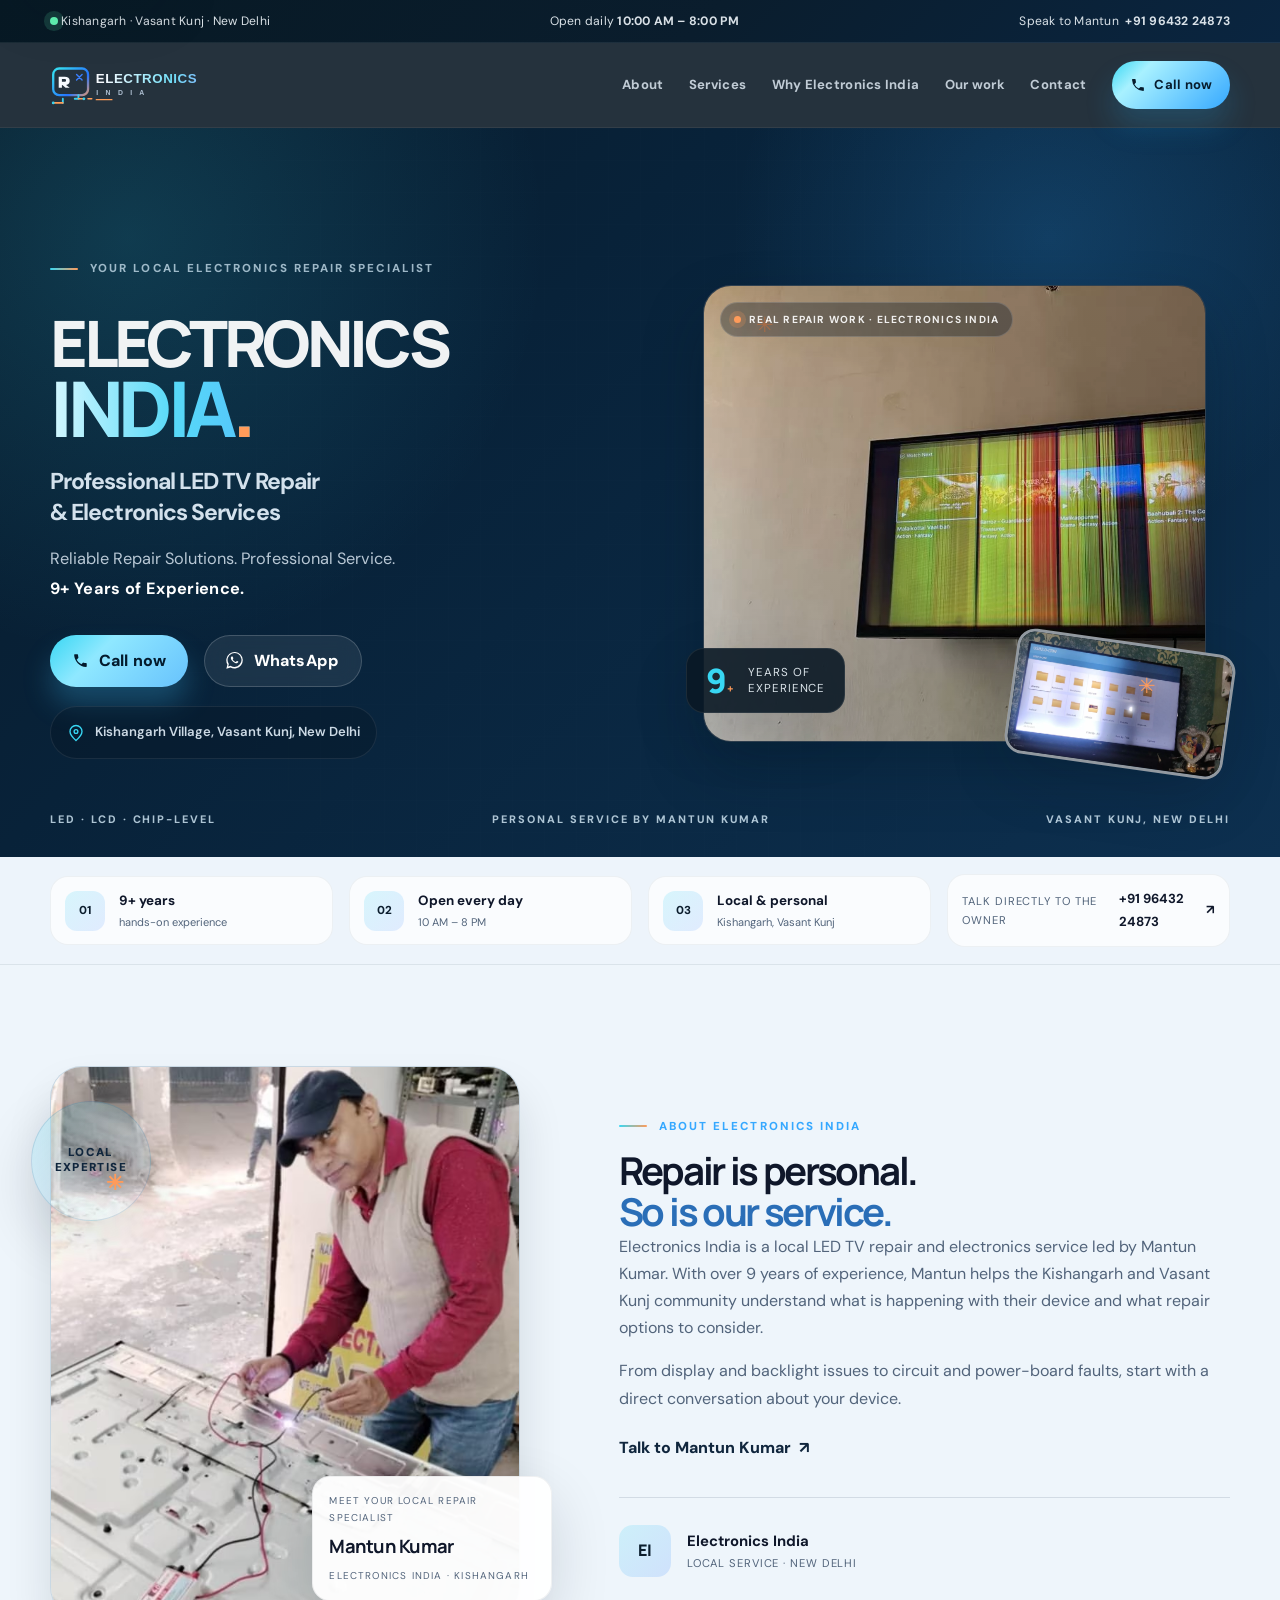
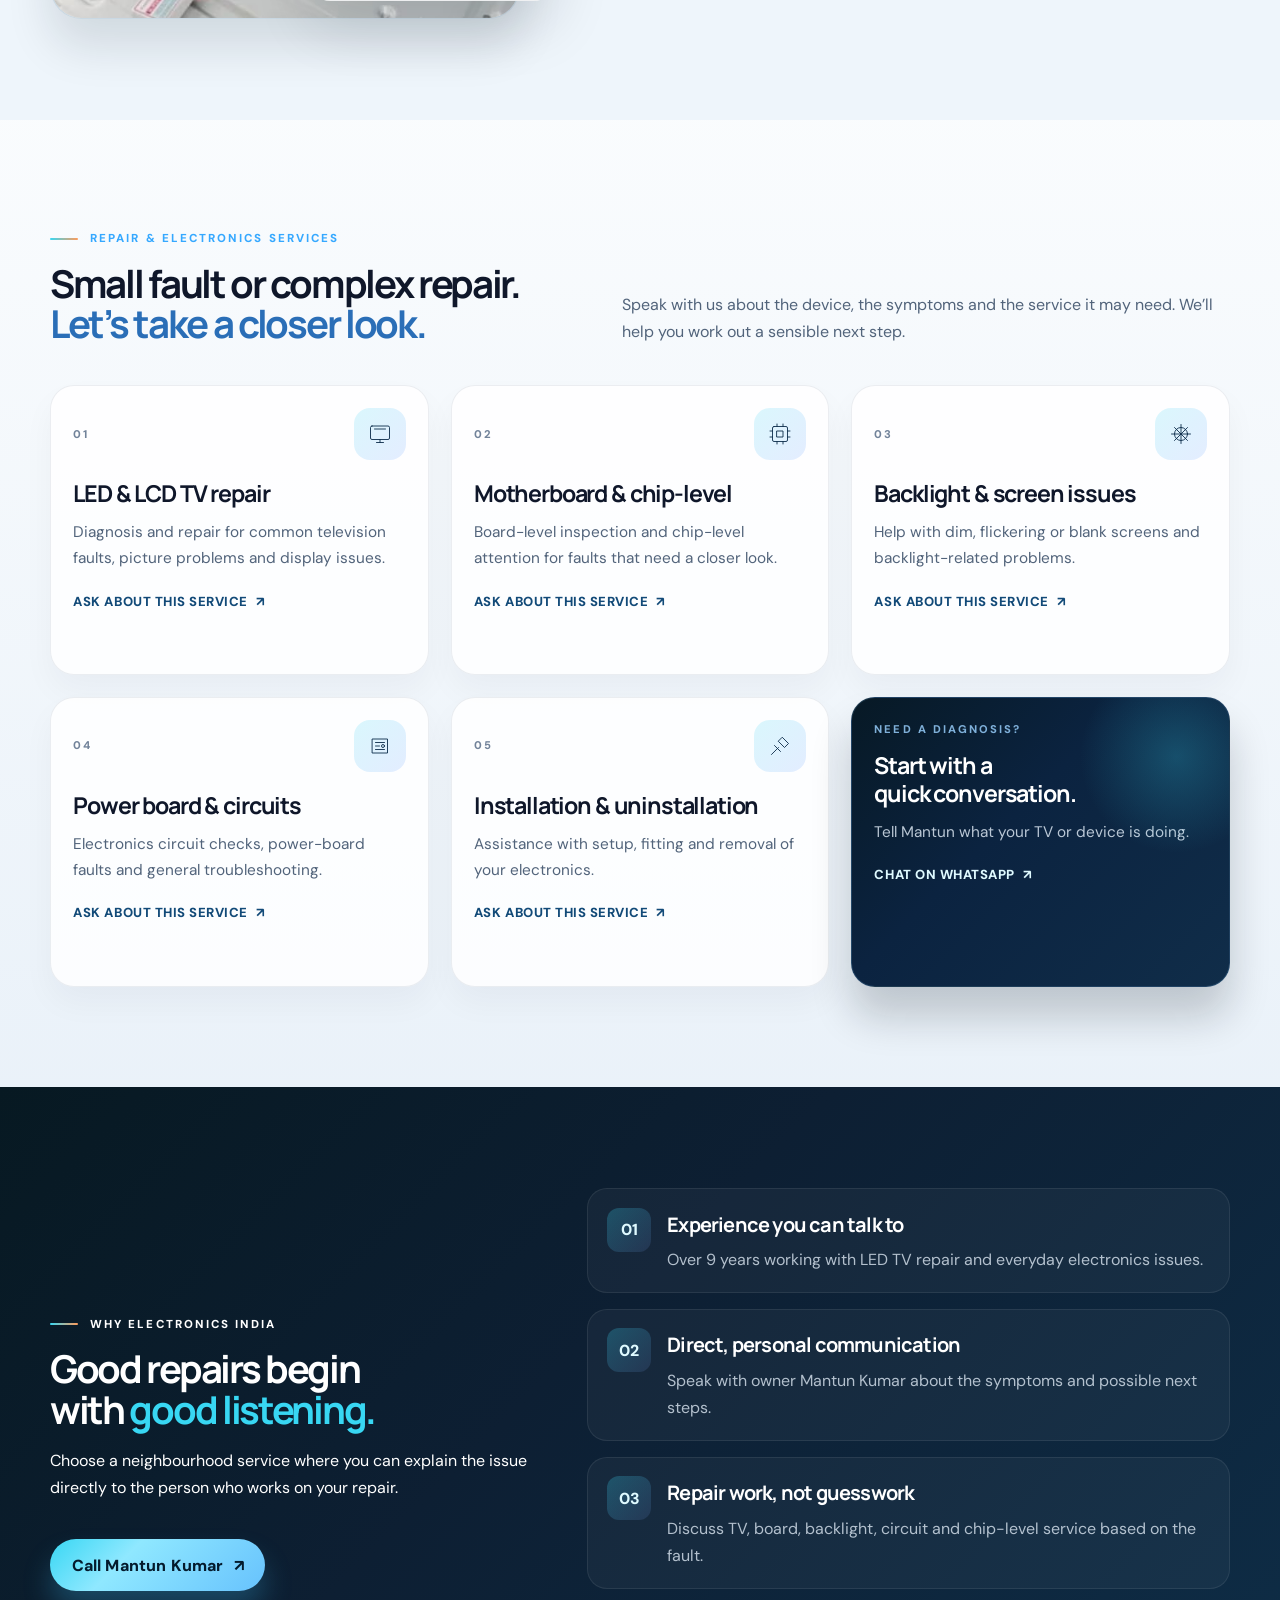
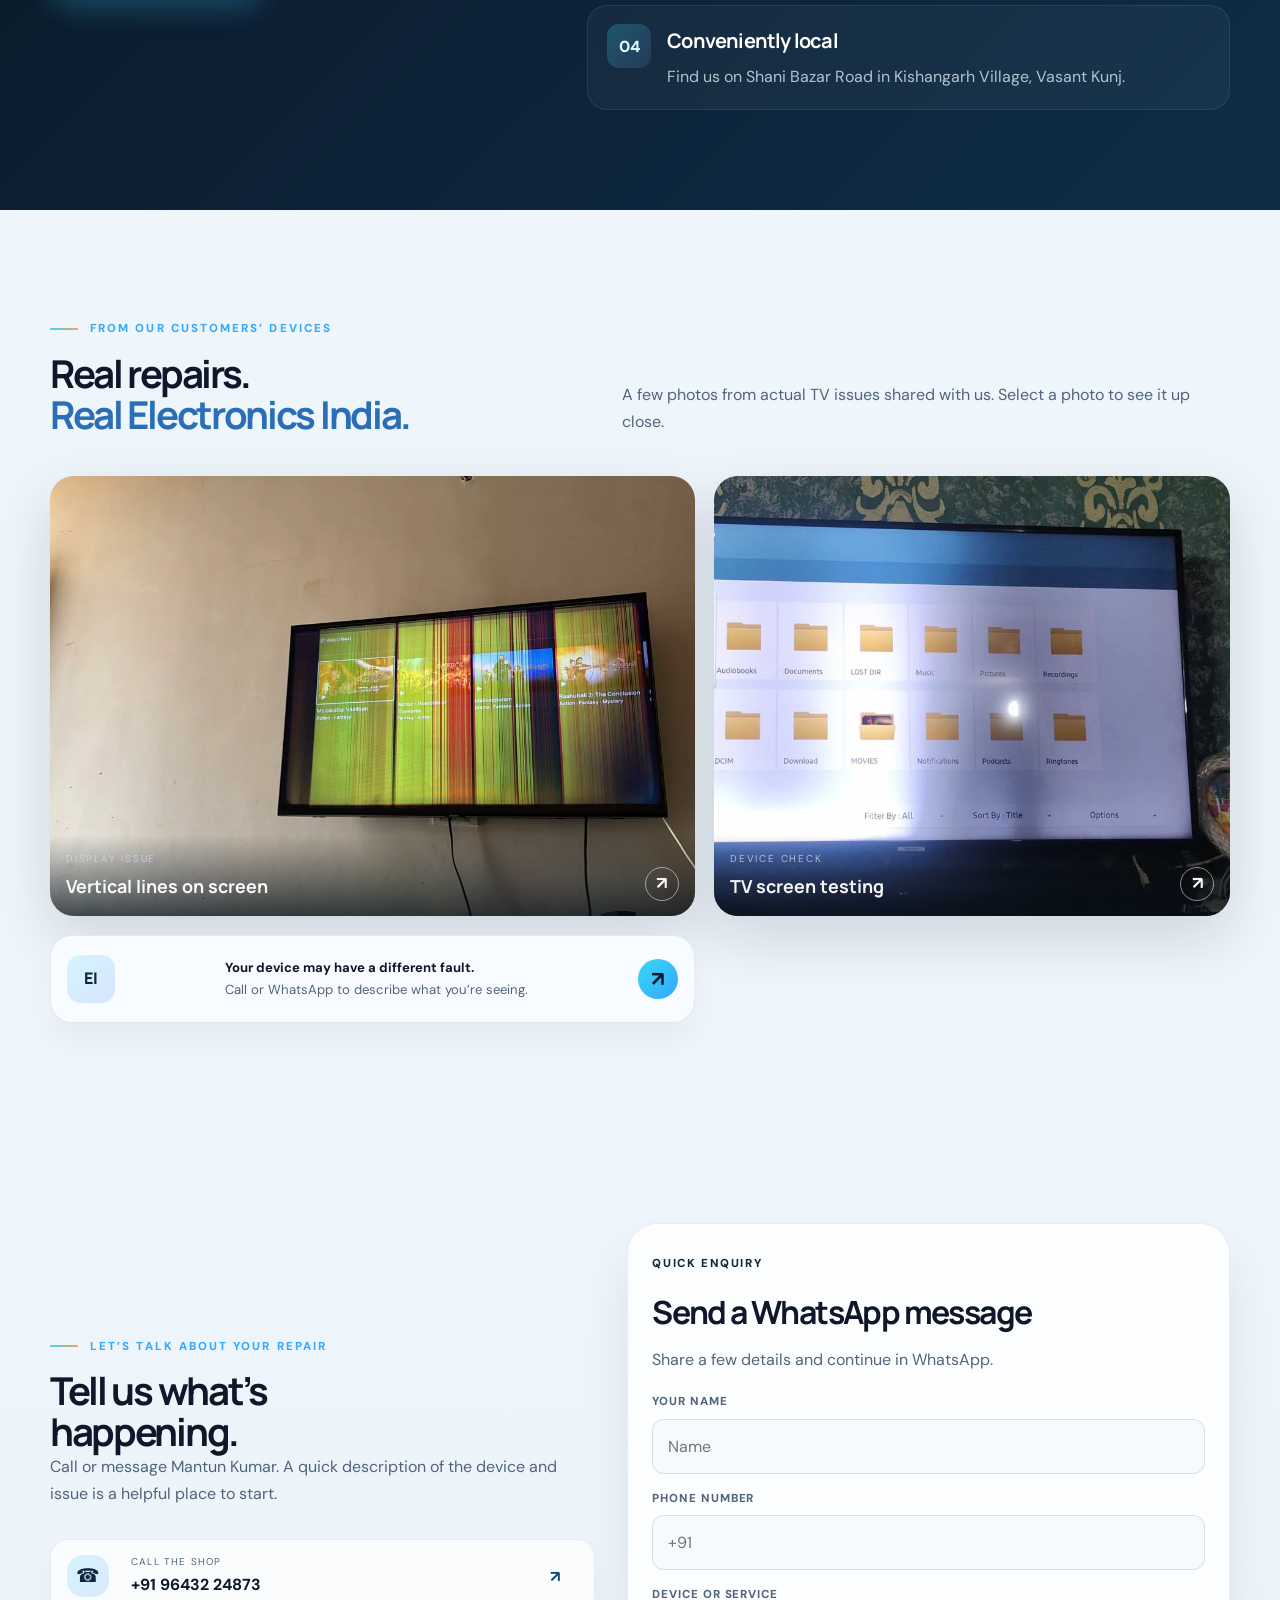
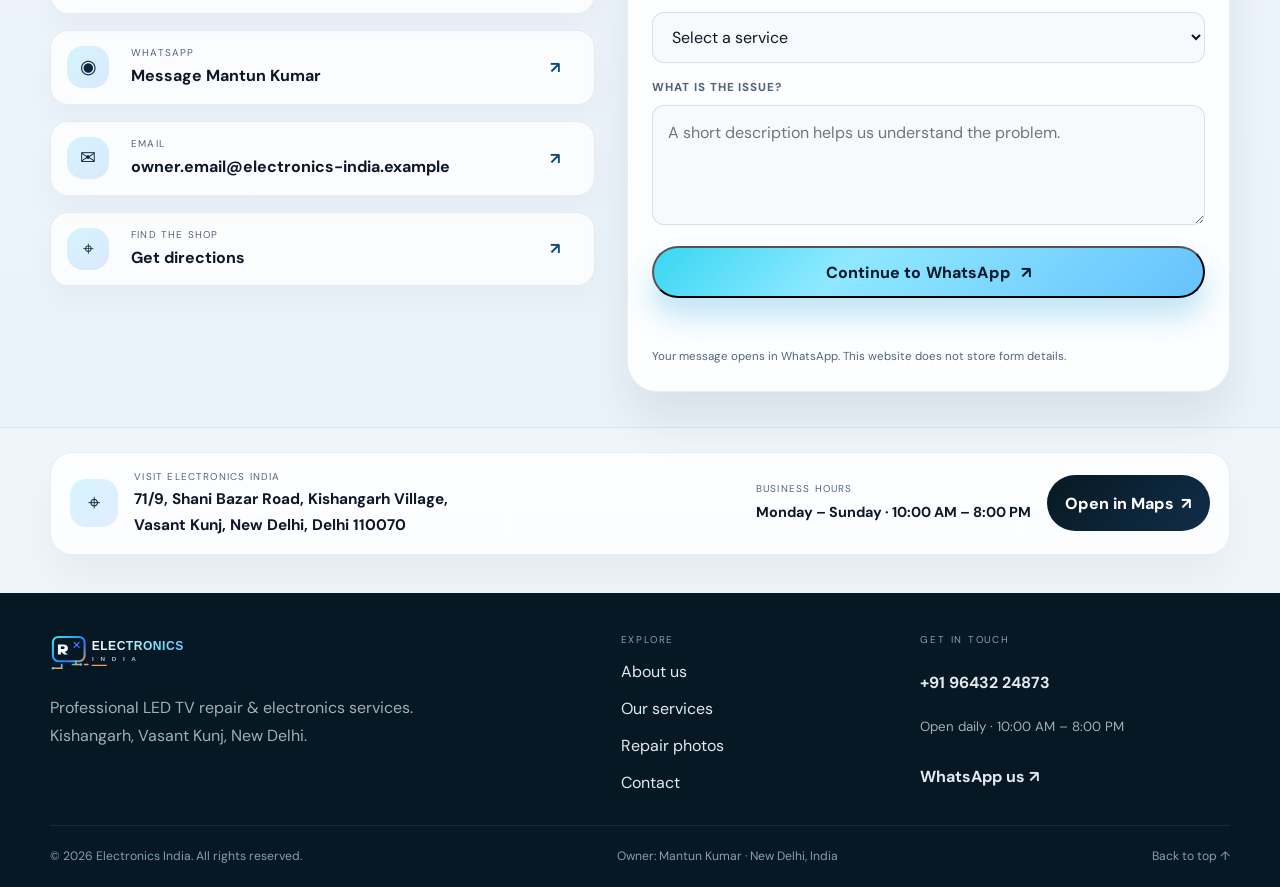
==== index.html @ 1ead0f9f "Add files via upload" ====
<!doctype html>
<html lang="en-IN">
<head>
  <meta charset="utf-8">
  <meta name="viewport" content="width=device-width, initial-scale=1">
  <meta name="theme-color" content="#07172c">
  <meta name="description" content="Electronics India offers LED and LCD TV repair, motherboard, backlight, screen and power board repair, chip-level service and electronics troubleshooting in Kishangarh, Vasant Kunj, New Delhi. Call Mantun Kumar: +91 96432 24873.">
  <meta name="robots" content="index, follow">
  <meta property="og:type" content="website">
  <meta property="og:title" content="Electronics India | LED TV Repair, Vasant Kunj">
  <meta property="og:description" content="Professional LED TV repair & electronics services in Kishangarh, Vasant Kunj. Call Mantun Kumar at +91 96432 24873.">
  <meta property="og:image" content="images/tv-screen-repair.webp">
  <link rel="canonical" href="https://electronics-india.example/">
  <link rel="icon" href="images/favicon.svg" type="image/svg+xml">
  <link rel="preconnect" href="https://fonts.googleapis.com">
  <link rel="preconnect" href="https://fonts.gstatic.com" crossorigin>
  <link href="https://fonts.googleapis.com/css2?family=DM+Sans:wght@400;500;600;700&family=Manrope:wght@400;500;600;700;800&display=swap" rel="stylesheet">
  <link rel="stylesheet" href="css/style.css">
  <title>Electronics India | LED TV Repair in Vasant Kunj, New Delhi</title>
  <script type="application/ld+json">
  {
    "@context": "https://schema.org",
    "@type": "LocalBusiness",
    "@id": "https://electronics-india.example/#business",
    "name": "Electronics India",
    "description": "LED and LCD TV repair and electronics services in Kishangarh, Vasant Kunj, New Delhi.",
    "telephone": "+91-96432-24873",
    "url": "https://electronics-india.example/",
    "image": "https://electronics-india.example/images/tv-screen-repair.webp",
    "founder": { "@type": "Person", "name": "Mantun Kumar" },
    "address": {
      "@type": "PostalAddress",
      "streetAddress": "71/9, Shani Bazar Road, Kishangarh Village, Vasant Kunj",
      "addressLocality": "New Delhi",
      "addressRegion": "Delhi",
      "postalCode": "110070",
      "addressCountry": "IN"
    },
    "openingHoursSpecification": [{
      "@type": "OpeningHoursSpecification",
      "dayOfWeek": ["Monday", "Tuesday", "Wednesday", "Thursday", "Friday", "Saturday", "Sunday"],
      "opens": "10:00",
      "closes": "20:00"
    }],
    "areaServed": { "@type": "Place", "name": "Kishangarh and Vasant Kunj, New Delhi" },
    "knowsAbout": [
      "LED TV repair", "LCD TV repair", "Motherboard repair", "Backlight and screen repair",
      "Power board repair", "Electronics circuit repair", "Chip-level repair",
      "Installation and uninstallation", "Electronics troubleshooting"
    ]
  }
  </script>
  <script src="js/script.js" defer></script>
</head>
<body>
  <a class="skip-link" href="#main">Skip to content</a>
  <div class="topline">
    <div class="container topline__inner">
      <span><i class="status-dot" aria-hidden="true"></i> Kishangarh · Vasant Kunj · New Delhi</span>
      <span>Open daily <b>10:00 AM – 8:00 PM</b></span>
      <a href="tel:+919643224873" aria-label="Call Electronics India at +91 96432 24873">Speak to Mantun <b>+91 96432 24873</b></a>
    </div>
  </div>
  <header class="header" id="top">
    <div class="container header__inner">
      <a class="brand" href="#top" aria-label="Electronics India home">
        <img src="images/logo.svg" width="224" height="48" alt="Electronics India">
      </a>
      <button class="menu-button" type="button" aria-expanded="false" aria-controls="primary-nav" aria-label="Open menu">
        <span></span><span></span>
      </button>
      <nav class="nav" id="primary-nav" aria-label="Main navigation">
        <a href="#about">About</a>
        <a href="#services">Services</a>
        <a href="#why-us">Why Electronics India</a>
        <a href="#gallery">Our work</a>
        <a href="#contact">Contact</a>
        <a class="nav__call" href="tel:+919643224873"><svg viewBox="0 0 24 24" aria-hidden="true"><path d="M6.6 10.8a15 15 0 0 0 6.6 6.6l2.2-2.2a1 1 0 0 1 1-.2 11 11 0 0 0 3.4.5 1 1 0 0 1 1 1V20a1 1 0 0 1-1 1A17.8 17.8 0 0 1 3 4a1 1 0 0 1 1-1h3.5a1 1 0 0 1 1 1 11 11 0 0 0 .5 3.4 1 1 0 0 1-.2 1z"/></svg> Call now</a>
      </nav>
    </div>
  </header>

  <main id="main">
    <section class="hero" aria-labelledby="hero-title">
      <div class="hero__grain" aria-hidden="true"></div>
      <div class="container hero__layout">
        <div class="hero__copy">
          <p class="eyebrow eyebrow--light"><span></span> Your local electronics repair specialist</p>
          <h1 id="hero-title"><span class="hero__brand-top">ELECTRONICS</span><span class="hero__brand-bottom">INDIA<span class="hero__period">.</span></span></h1>
          <p class="hero__service">Professional LED TV Repair<br>&amp; Electronics Services</p>
          <p class="hero__promise">Reliable Repair Solutions. Professional Service.<br><strong>9+ Years of Experience.</strong></p>
          <div class="hero__actions">
            <a class="button button--accent" href="tel:+919643224873"><svg viewBox="0 0 24 24" aria-hidden="true"><path d="M6.6 10.8a15 15 0 0 0 6.6 6.6l2.2-2.2a1 1 0 0 1 1-.2 11 11 0 0 0 3.4.5 1 1 0 0 1 1 1V20a1 1 0 0 1-1 1A17.8 17.8 0 0 1 3 4a1 1 0 0 1 1-1h3.5a1 1 0 0 1 1 1 11 11 0 0 0 .5 3.4 1 1 0 0 1-.2 1z"/></svg> Call now</a>
            <a class="button button--glass" href="https://wa.me/919643224873?text=Hello%20Electronics%20India%2C%20I%20need%20help%20with%20an%20electronics%20repair." target="_blank" rel="noopener noreferrer"><svg viewBox="0 0 24 24" aria-hidden="true"><path d="M20.5 3.5A11.8 11.8 0 0 0 2 17.8L.5 23.5l5.9-1.5a11.8 11.8 0 0 0 14.1-18.5ZM12 21a9.8 9.8 0 0 1-5-1.4l-.4-.2-3.5.9.9-3.4-.2-.4A9.8 9.8 0 1 1 12 21Zm5.4-7.3c-.3-.1-1.6-.8-1.9-.9s-.4-.1-.6.1-.7.9-.9 1.1-.3.2-.6.1a7.8 7.8 0 0 1-2.3-1.4 8.6 8.6 0 0 1-1.6-2c-.2-.3 0-.4.1-.6l.4-.5.3-.5c.1-.2 0-.4 0-.5l-.8-2c-.2-.5-.4-.4-.6-.4h-.5a1 1 0 0 0-.7.3 2.9 2.9 0 0 0-.9 2.1 5 5 0 0 0 1 2.7 11.5 11.5 0 0 0 4.4 3.9c.6.3 1.1.5 1.5.6.6.2 1.2.2 1.7.1.5-.1 1.6-.7 1.8-1.3s.2-1.1.1-1.3-.2-.2-.5-.4Z"/></svg> WhatsApp</a>
          </div>
          <p class="hero__address"><svg viewBox="0 0 24 24" aria-hidden="true"><path d="M20 10c0 5-8 12-8 12S4 15 4 10a8 8 0 1 1 16 0Z"/><circle cx="12" cy="10" r="2.5"/></svg> Kishangarh Village, Vasant Kunj, New Delhi</p>
        </div>
        <div class="hero__visual">
          <div class="hero__photo photo-frame">
            <img class="local-photo" src="images/tv-screen-repair.webp" alt="A television with visible display lines, brought in for screen repair" width="1280" height="720" fetchpriority="high">
            <div class="photo-frame__shade"></div>
            <span class="hero__photo-label"><i></i> Real repair work · Electronics India</span>
          </div>
          <div class="hero__photo-inset photo-frame">
            <img class="local-photo" src="images/tv-screen-testing.webp" alt="Television screen being tested during electronics troubleshooting" width="1280" height="720">
          </div>
          <div class="hero__years"><span class="hero__years-number">9<span>+</span></span><span>years of<br>experience</span></div>
          <span class="hero__spark hero__spark--one" aria-hidden="true">✳</span>
          <span class="hero__spark hero__spark--two" aria-hidden="true">✳</span>
        </div>
      </div>
      <div class="hero__bottom container">
        <span>LED · LCD · CHIP-LEVEL</span><span>PERSONAL SERVICE BY MANTUN KUMAR</span><span>VASANT KUNJ, NEW DELHI</span>
      </div>
    </section>

    <section class="trust-strip" aria-label="Business details">
      <div class="container trust-strip__inner">
        <p><span class="trust-strip__icon">01</span><span><strong>9+ years</strong><small>hands-on experience</small></span></p>
        <p><span class="trust-strip__icon">02</span><span><strong>Open every day</strong><small>10 AM – 8 PM</small></span></p>
        <p><span class="trust-strip__icon">03</span><span><strong>Local &amp; personal</strong><small>Kishangarh, Vasant Kunj</small></span></p>
        <a href="tel:+919643224873" class="trust-strip__phone"><span>Talk directly to the owner</span><strong>+91 96432 24873 <b aria-hidden="true">↗</b></strong></a>
      </div>
    </section>

    <section class="section about" id="about">
      <div class="container about__grid">
        <div class="about__portrait-wrap reveal">
          <div class="about__portrait photo-frame">
            <picture>
              <source srcset="images/mantun-kumar.avif" type="image/avif">
              <img class="local-photo" src="images/mantun-kumar.avif" alt="Mantun Kumar, owner of Electronics India" width="720" height="900" loading="lazy">
            </picture>
          </div>
          <div class="about__caption"><span>MEET YOUR LOCAL REPAIR SPECIALIST</span><strong>Mantun Kumar</strong><small>Electronics India · Kishangarh</small></div>
          <div class="about__seal"><span>LOCAL<br>EXPERTISE</span><b>✳</b></div>
        </div>
        <div class="about__content reveal">
          <p class="eyebrow"><span></span> About Electronics India</p>
          <h2>Repair is personal.<br><span>So is our service.</span></h2>
          <p class="section-copy">Electronics India is a local LED TV repair and electronics service led by Mantun Kumar. With over 9 years of experience, Mantun helps the Kishangarh and Vasant Kunj community understand what is happening with their device and what repair options to consider.</p>
          <p class="section-copy">From display and backlight issues to circuit and power-board faults, start with a direct conversation about your device.</p>
          <a class="inline-link" href="#contact">Talk to Mantun Kumar <span aria-hidden="true">↗</span></a>
          <div class="about__signature"><span class="signature-mark">EI</span><span><strong>Electronics India</strong><small>Local service · New Delhi</small></span></div>
        </div>
      </div>
    </section>

    <section class="services section section--soft" id="services">
      <div class="container">
        <div class="section-heading reveal">
          <div><p class="eyebrow"><span></span> Repair &amp; electronics services</p><h2>Small fault or complex repair.<br><span>Let’s take a closer look.</span></h2></div>
          <p class="section-copy">Speak with us about the device, the symptoms and the service it may need. We’ll help you work out a sensible next step.</p>
        </div>
        <div class="service-grid">
          <article class="service-card reveal">
            <div class="service-card__top"><span class="service-card__number">01</span><span class="service-card__icon"><svg viewBox="0 0 48 48" aria-hidden="true"><rect x="5" y="8" width="38" height="27" rx="3"/><path d="M17 41h14M24 35v6M13 14h22"/></svg></span></div>
            <h3>LED &amp; LCD TV repair</h3><p>Diagnosis and repair for common television faults, picture problems and display issues.</p><a href="#contact" aria-label="Ask about LED and LCD TV repair">Ask about this service <span>↗</span></a>
          </article>
          <article class="service-card reveal">
            <div class="service-card__top"><span class="service-card__number">02</span><span class="service-card__icon"><svg viewBox="0 0 48 48" aria-hidden="true"><rect x="9" y="9" width="30" height="30" rx="3"/><path d="M18 18h12v12H18zM18 4v5m12-5v5M18 39v5m12-5v5M4 18h5m-5 12h5m30-12h5m-5 12h5"/></svg></span></div>
            <h3>Motherboard &amp; chip-level</h3><p>Board-level inspection and chip-level attention for faults that need a closer look.</p><a href="#contact" aria-label="Ask about motherboard and chip-level service">Ask about this service <span>↗</span></a>
          </article>
          <article class="service-card reveal">
            <div class="service-card__top"><span class="service-card__number">03</span><span class="service-card__icon"><svg viewBox="0 0 48 48" aria-hidden="true"><path d="M24 5v38M5 24h38M11 11l26 26m0-26L11 37"/><circle cx="24" cy="24" r="13"/></svg></span></div>
            <h3>Backlight &amp; screen issues</h3><p>Help with dim, flickering or blank screens and backlight-related problems.</p><a href="#contact" aria-label="Ask about backlight and screen issues">Ask about this service <span>↗</span></a>
          </article>
          <article class="service-card reveal">
            <div class="service-card__top"><span class="service-card__number">04</span><span class="service-card__icon"><svg viewBox="0 0 48 48" aria-hidden="true"><path d="M9 10h30v28H9zM15 17h18M15 24h8m-8 7h18"/><circle cx="30" cy="24" r="3"/></svg></span></div>
            <h3>Power board &amp; circuits</h3><p>Electronics circuit checks, power-board faults and general troubleshooting.</p><a href="#contact" aria-label="Ask about power board and circuit service">Ask about this service <span>↗</span></a>
          </article>
          <article class="service-card reveal">
            <div class="service-card__top"><span class="service-card__number">05</span><span class="service-card__icon"><svg viewBox="0 0 48 48" aria-hidden="true"><path d="m29 7 12 12-8 8-12-12zM7 41l14-14m-8-4 12 12"/></svg></span></div>
            <h3>Installation &amp; uninstallation</h3><p>Assistance with setup, fitting and removal of your electronics.</p><a href="#contact" aria-label="Ask about installation or uninstallation">Ask about this service <span>↗</span></a>
          </article>
          <article class="service-card service-card--dark reveal">
            <span class="service-card__halo" aria-hidden="true"></span>
            <p class="service-card__kicker">Need a diagnosis?</p><h3>Start with a<br>quick conversation.</h3>
            <p>Tell Mantun what your TV or device is doing.</p>
            <a href="https://wa.me/919643224873?text=Hello%20Electronics%20India%2C%20I%20need%20help%20with%20an%20electronics%20repair." target="_blank" rel="noopener noreferrer">Chat on WhatsApp <span>↗</span></a>
          </article>
        </div>
      </div>
    </section>

    <section class="why section" id="why-us">
      <div class="container why__grid">
        <div class="why__intro reveal">
          <p class="eyebrow eyebrow--light"><span></span> Why Electronics India</p>
          <h2>Good repairs begin<br>with <span>good listening.</span></h2>
          <p>Choose a neighbourhood service where you can explain the issue directly to the person who works on your repair.</p>
          <a class="button button--accent" href="tel:+919643224873">Call Mantun Kumar <span aria-hidden="true">↗</span></a>
        </div>
        <div class="why__points">
          <article class="why-point reveal"><span>01</span><div><h3>Experience you can talk to</h3><p>Over 9 years working with LED TV repair and everyday electronics issues.</p></div></article>
          <article class="why-point reveal"><span>02</span><div><h3>Direct, personal communication</h3><p>Speak with owner Mantun Kumar about the symptoms and possible next steps.</p></div></article>
          <article class="why-point reveal"><span>03</span><div><h3>Repair work, not guesswork</h3><p>Discuss TV, board, backlight, circuit and chip-level service based on the fault.</p></div></article>
          <article class="why-point reveal"><span>04</span><div><h3>Conveniently local</h3><p>Find us on Shani Bazar Road in Kishangarh Village, Vasant Kunj.</p></div></article>
        </div>
      </div>
    </section>

    <section class="gallery section" id="gallery">
      <div class="container">
        <div class="section-heading reveal">
          <div><p class="eyebrow"><span></span> From our customers’ devices</p><h2>Real repairs.<br><span>Real Electronics India.</span></h2></div>
          <p class="section-copy">A few photos from actual TV issues shared with us. Select a photo to see it up close.</p>
        </div>
        <div class="gallery-grid">
          <button class="gallery-tile gallery-tile--large reveal" type="button" data-gallery-image="images/tv-screen-repair.webp" data-gallery-alt="Television screen showing vertical display lines" aria-label="View larger photo of television with vertical display lines">
            <img class="local-photo" src="images/tv-screen-repair.webp" alt="A television with vertical display lines, shared for repair" width="1280" height="720" loading="lazy">
            <span class="gallery-tile__label"><span><small>DISPLAY ISSUE</small><strong>Vertical lines on screen</strong></span><b aria-hidden="true">↗</b></span>
          </button>
          <button class="gallery-tile reveal" type="button" data-gallery-image="images/tv-screen-testing.webp" data-gallery-alt="Television showing its media interface during troubleshooting" aria-label="View larger photo of television being tested">
            <img class="local-photo" src="images/tv-screen-testing.webp" alt="Television displaying its media interface during troubleshooting" width="1280" height="720" loading="lazy">
            <span class="gallery-tile__label"><span><small>DEVICE CHECK</small><strong>TV screen testing</strong></span><b aria-hidden="true">↗</b></span>
          </button>
          <div class="gallery-note reveal"><span class="gallery-note__mark">EI</span><p><strong>Your device may have a different fault.</strong><br>Call or WhatsApp to describe what you’re seeing.</p><a href="tel:+919643224873" aria-label="Call about your device issue">↗</a></div>
        </div>
      </div>
    </section>

    <section class="contact" id="contact">
      <div class="container contact__grid">
        <div class="contact__copy reveal">
          <p class="eyebrow"><span></span> Let’s talk about your repair</p>
          <h2>Tell us what’s<br>happening.</h2>
          <p class="section-copy">Call or message Mantun Kumar. A quick description of the device and issue is a helpful place to start.</p>
          <div class="contact__links">
            <a href="tel:+919643224873" class="contact-link"><span class="contact-link__icon" aria-hidden="true">☎</span><span><small>CALL THE SHOP</small><strong>+91 96432 24873</strong></span><b aria-hidden="true">↗</b></a>
            <a href="https://wa.me/919643224873?text=Hello%20Electronics%20India%2C%20I%20need%20help%20with%20an%20electronics%20repair." class="contact-link" target="_blank" rel="noopener noreferrer"><span class="contact-link__icon" aria-hidden="true">◉</span><span><small>WHATSAPP</small><strong>Message Mantun Kumar</strong></span><b aria-hidden="true">↗</b></a>
            <a href="mailto:owner.email@electronics-india.example?subject=Electronics%20India%20Service%20Enquiry" class="contact-link"><span class="contact-link__icon" aria-hidden="true">✉</span><span><small>EMAIL</small><strong>owner.email@electronics-india.example</strong></span><b aria-hidden="true">↗</b></a>
            <a href="https://www.google.com/maps/search/?api=1&amp;query=71%2F9%2C%20Shani%20Bazar%20Road%2C%20Kishangarh%20Village%2C%20Vasant%20Kunj%2C%20New%20Delhi%2C%20Delhi%20110070" class="contact-link" target="_blank" rel="noopener noreferrer"><span class="contact-link__icon" aria-hidden="true">⌖</span><span><small>FIND THE SHOP</small><strong>Get directions</strong></span><b aria-hidden="true">↗</b></a>
          </div>
        </div>
        <div class="enquiry-card reveal">
          <div class="enquiry-card__heading"><span class="enquiry-card__overline">QUICK ENQUIRY</span><h3>Send a WhatsApp message</h3><p>Share a few details and continue in WhatsApp.</p></div>
          <form id="enquiry-form">
            <div class="field"><label for="name">Your name</label><input id="name" name="name" type="text" autocomplete="name" placeholder="Name" required maxlength="80"></div>
            <div class="field"><label for="phone">Phone number</label><input id="phone" name="phone" type="tel" autocomplete="tel" placeholder="+91" required maxlength="20"></div>
            <div class="field"><label for="device">Device or service</label><select id="device" name="device" required><option value="" selected disabled>Select a service</option><option>LED / LCD TV repair</option><option>Motherboard / chip-level repair</option><option>Backlight / screen issue</option><option>Power board / electronics circuit</option><option>Installation / uninstallation</option><option>Other electronics troubleshooting</option></select></div>
            <div class="field"><label for="message">What is the issue?</label><textarea id="message" name="message" rows="3" placeholder="A short description helps us understand the problem." required maxlength="1000"></textarea></div>
            <button type="submit" class="button button--accent enquiry-card__submit">Continue to WhatsApp <span aria-hidden="true">↗</span></button>
            <p class="form-status" id="form-status" role="status" aria-live="polite"></p>
            <p class="enquiry-card__privacy">Your message opens in WhatsApp. This website does not store form details.</p>
          </form>
        </div>
      </div>
      <div class="location">
        <div class="container location__inner">
          <span class="location__pin" aria-hidden="true">⌖</span>
          <p><small>VISIT ELECTRONICS INDIA</small><strong>71/9, Shani Bazar Road, Kishangarh Village,<br>Vasant Kunj, New Delhi, Delhi 110070</strong></p>
          <p class="location__hours"><small>BUSINESS HOURS</small><strong>Monday – Sunday · 10:00 AM – 8:00 PM</strong></p>
          <a href="https://www.google.com/maps/search/?api=1&amp;query=71%2F9%2C%20Shani%20Bazar%20Road%2C%20Kishangarh%20Village%2C%20Vasant%20Kunj%2C%20New%20Delhi%2C%20Delhi%20110070" target="_blank" rel="noopener noreferrer" class="location__map">Open in Maps <span aria-hidden="true">↗</span></a>
        </div>
      </div>
    </section>
  </main>

  <footer class="footer">
    <div class="container footer__main">
      <div><a class="brand brand--footer" href="#top" aria-label="Electronics India home"><img src="images/logo.svg" width="224" height="48" alt="Electronics India"></a><p>Professional LED TV repair &amp; electronics services.<br>Kishangarh, Vasant Kunj, New Delhi.</p></div>
      <div class="footer__links"><span>EXPLORE</span><a href="#about">About us</a><a href="#services">Our services</a><a href="#gallery">Repair photos</a><a href="#contact">Contact</a></div>
      <div class="footer__contact"><span>GET IN TOUCH</span><a href="tel:+919643224873">+91 96432 24873</a><small>Open daily · 10:00 AM – 8:00 PM</small><a class="footer__whatsapp" href="https://wa.me/919643224873?text=Hello%20Electronics%20India%2C%20I%20need%20help%20with%20an%20electronics%20repair." target="_blank" rel="noopener noreferrer">WhatsApp us ↗</a></div>
    </div>
    <div class="container footer__bottom"><span>© <span id="current-year">2026</span> Electronics India. All rights reserved.</span><span>Owner: Mantun Kumar · New Delhi, India</span><a href="#top">Back to top ↑</a></div>
  </footer>

  <a class="mobile-call" href="tel:+919643224873"><span aria-hidden="true">☎</span> Call Electronics India</a>
  <dialog class="lightbox" id="gallery-lightbox" aria-label="Repair photo viewer">
    <button class="lightbox__close" type="button" aria-label="Close photo">×</button>
    <img src="" alt="">
    <p class="lightbox__caption"></p>
  </dialog>
</body>
</html>
---- css/style.css ----
:root {
  --bg: #eef5fb;
  --bg-strong: #dfeaf7;
  --paper: #f8fbff;
  --panel: #ffffff;
  --surface: #0b1d2d;
  --surface-2: #10263d;
  --ink: #0f172a;
  --muted: #52647b;
  --line: rgba(14, 37, 58, 0.12);
  --cyan: #38d7f3;
  --sky: #35a8ff;
  --royal: #2670ff;
  --orange: #ff9b5a;
  --orange-soft: #ffba8a;
  --shadow: 0 22px 60px rgba(9, 21, 33, 0.14);
  --radius-xl: 32px;
  --radius-lg: 24px;
  --radius-md: 16px;
  --radius-sm: 12px;
}

* { box-sizing: border-box; }
html { scroll-behavior: smooth; scroll-padding-top: 90px; }
body {
  margin: 0;
  font-family: "DM Sans", "Segoe UI", sans-serif;
  color: var(--ink);
  background: var(--bg);
  line-height: 1.7;
  -webkit-font-smoothing: antialiased;
  text-rendering: optimizeLegibility;
}
body.menu-open { overflow: hidden; }
img { display: block; max-width: 100%; }
a { color: inherit; text-decoration: none; }
button, input, select, textarea { font: inherit; }
button { cursor: pointer; }
svg { display: block; }

.container { width: min(1180px, calc(100% - 42px)); margin: 0 auto; }

.skip-link {
  position: fixed; inset: 14px auto auto 14px; z-index: 50;
  padding: .8rem 1.1rem; border-radius: 999px; background: var(--panel); color: var(--surface);
  box-shadow: var(--shadow); transform: translateY(-150%); font-weight: 700;
}
.skip-link:focus { transform: translateY(0); }

.topline {
  background: linear-gradient(135deg, #071924 0%, #0a1d2d 55%, #0a2540 100%);
  color: rgba(241, 247, 252, 0.9);
  border-bottom: 1px solid rgba(255,255,255,0.08);
  font-size: 0.76rem; letter-spacing: 0.02em;
}
.topline__inner {
  min-height: 42px; display: flex; align-items: center; justify-content: space-between; gap: 1rem; flex-wrap: wrap;
}
.topline__inner span, .topline__inner a { white-space: nowrap; }
.topline__inner a { display: inline-flex; align-items: center; gap: .4rem; }
.status-dot {
  display: inline-block; width: 8px; height: 8px; border-radius: 50%; background: #61f5b3; box-shadow: 0 0 0 6px rgba(97,245,179,0.15);
}

.header {
  position: sticky; top: 0; z-index: 40;
  background: rgba(10, 23, 35, 0.88);
  backdrop-filter: blur(18px);
  border-bottom: 1px solid rgba(255,255,255,0.06);
}
.header__inner {
  min-height: 84px; display: flex; align-items: center; justify-content: space-between; gap: 2rem;
}
.brand { display: inline-flex; align-items: center; }
.brand img { width: 220px; height: auto; }
.brand--footer img { width: 200px; }
.nav {
  display: flex; align-items: center; gap: 1.6rem; color: rgba(227,238,248,0.82); font-size: 0.82rem; font-weight: 700; letter-spacing: 0.02em;
}
.nav a { position: relative; transition: color .2s ease; }
.nav a:hover, .nav a:focus-visible { color: white; }
.nav a::after {
  content: ""; position: absolute; left: 0; bottom: -0.45rem; width: 0; height: 2px; border-radius: 999px; background: linear-gradient(90deg, var(--cyan), var(--orange));
  transition: width .2s ease;
}
.nav a:hover::after, .nav a:focus-visible::after { width: 100%; }
.nav__call {
  display: inline-flex; align-items: center; gap: .55rem; padding: .8rem 1.1rem; border-radius: 999px; background: linear-gradient(135deg, var(--cyan), #a8f1ff 25%, var(--sky) 100%); color: #071c2d; box-shadow: 0 18px 28px rgba(29, 154, 219, 0.22);
}
.nav__call svg { width: 16px; height: 16px; fill: currentColor; }

.menu-button {
  display: none; position: relative; width: 46px; height: 46px; border: 1px solid rgba(255,255,255,0.18); border-radius: 12px; background: rgba(255,255,255,0.03); padding: 0; z-index: 3;
}
.menu-button span { position: absolute; left: 13px; width: 20px; height: 2px; border-radius: 2px; background: white; }
.menu-button span:first-child { top: 16px; }
.menu-button span:last-child { top: 24px; }

.hero {
  position: relative; overflow: hidden; padding-top: 3.2rem; background:
    radial-gradient(circle at 82% 15%, rgba(53,168,255,0.18), transparent 26%),
    radial-gradient(circle at 10% 15%, rgba(56,215,243,0.16), transparent 32%),
    linear-gradient(135deg, #081b2b 0%, #082239 36%, #0d3050 100%);
}
.hero__grain {
  position: absolute; inset: 0; pointer-events: none; opacity: .14;
  background-image: linear-gradient(rgba(255,255,255,0.05) 1px, transparent 1px), linear-gradient(90deg, rgba(255,255,255,0.04) 1px, transparent 1px);
  background-size: 32px 32px; mask-image: radial-gradient(circle at center, black 52%, transparent 95%);
}
.hero__layout {
  position: relative; display: grid; grid-template-columns: 1.08fr 0.92fr; align-items: center; gap: 2.2rem; padding: 4.5rem 0 2rem;
}
.hero__copy { position: relative; z-index: 1; }
.eyebrow {
  display: inline-flex; align-items: center; gap: .75rem; margin: 0 0 1.2rem; font-size: .72rem; line-height: 1; text-transform: uppercase; letter-spacing: .18em; font-weight: 800; color: var(--sky);
}
.eyebrow span { display: inline-block; width: 28px; height: 2px; background: linear-gradient(90deg, var(--cyan), var(--orange)); border-radius: 999px; }
.eyebrow--light { color: rgba(195,219,232,0.8); }
.hero__brand-top,
.hero__brand-bottom {
  display: block; font-family: "Manrope", "Segoe UI", sans-serif; font-weight: 800; line-height: 0.92; letter-spacing: -0.07em;
  text-transform: uppercase;
}
.hero__brand-top {
  font-size: clamp(2.8rem, 5vw, 6rem); color: rgba(255,255,255,0.94);
}
.hero__brand-bottom {
  font-size: clamp(3.2rem, 6vw, 7rem); color: #5fe6ff; background: linear-gradient(90deg, #d5f8ff 0%, #57d9f8 20%, #52a7ff 51%, #f7b997 100%); -webkit-background-clip: text; background-clip: text; color: transparent;
}
.hero__period { color: var(--orange); }
.hero__service {
  margin: 1.4rem 0 1rem; color: rgba(233,245,255,0.9); font-size: clamp(1.15rem, 1.8vw, 1.7rem); font-weight: 700; letter-spacing: -0.04em; line-height: 1.35;
}
.hero__promise {
  max-width: 34rem; margin: 0; color: rgba(223,236,247,0.82); font-size: 1.02rem; line-height: 1.8;
}
.hero__promise strong { color: white; letter-spacing: 0.02em; }
.hero__actions {
  display: flex; align-items: center; flex-wrap: wrap; gap: 1rem; margin: 2rem 0 1.2rem;
}
.button {
  display: inline-flex; align-items: center; justify-content: center; gap: .65rem; min-height: 52px; padding: 0 1.35rem; border-radius: 999px; font-weight: 800; letter-spacing: .01em; transition: transform .2s ease, box-shadow .2s ease, border-color .2s ease;
}
.button:hover, .button:focus-visible { transform: translateY(-2px); }
.button svg { width: 17px; height: 17px; fill: currentColor; }
.button--accent {
  background: linear-gradient(135deg, var(--cyan), #8fe8ff 35%, #67c2fd 100%); color: #041b2d; box-shadow: 0 18px 28px rgba(57,168,220,0.3);
}
.button--glass {
  background: rgba(255,255,255,0.08); color: white; border: 1px solid rgba(255,255,255,0.18); backdrop-filter: blur(10px);
}
.hero__address {
  display: inline-flex; align-items: center; gap: .65rem; margin: 0; padding: .9rem 1rem; border-radius: 999px; background: rgba(6, 22, 35, 0.35); border: 1px solid rgba(255,255,255,0.08); color: rgba(226,238,248,0.9); font-size: .82rem; font-weight: 600;
}
.hero__address svg { width: 18px; height: 18px; fill: none; stroke: var(--cyan); stroke-width: 1.8; }
.hero__visual {
  position: relative; display: grid; place-items: end; padding: 1rem 1.5rem 0 0;
}
.photo-frame {
  position: relative; overflow: hidden; border-radius: 28px; background: #0d1c2c; box-shadow: var(--shadow);
}
.hero__photo {
  width: min(100%, 570px); aspect-ratio: 1.1 / 1; border: 1px solid rgba(199, 228, 244, 0.18); box-shadow: 0 28px 60px rgba(5,20,32,0.28);
}
.hero__photo img { width: 100%; height: 100%; object-fit: cover; }
.photo-frame__shade {
  position: absolute; inset: 0; background: linear-gradient(180deg, rgba(5,15,22,0.05) 0%, rgba(5,15,22,0.16) 100%);
}
.hero__photo-label {
  position: absolute; left: 1rem; top: 1rem; z-index: 2; display: inline-flex; align-items: center; gap: .5rem; padding: .5rem .8rem; border-radius: 999px; background: rgba(7,22,35,0.35); border: 1px solid rgba(255,255,255,0.16); color: rgba(255,255,255,0.9); font-size: .64rem; font-weight: 700; letter-spacing: .12em; text-transform: uppercase;
}
.hero__photo-label i { display: inline-block; width: 7px; height: 7px; border-radius: 50%; background: var(--orange); box-shadow: 0 0 0 5px rgba(255,155,90,0.2); }
.hero__photo-inset {
  position: absolute; right: 0; bottom: -1.6rem; width: 220px; border-radius: 18px; border: 3px solid rgba(255,255,255,0.55); transform: rotate(8deg);
}
.hero__photo-inset img { width: 100%; height: 100%; object-fit: cover; }
.hero__years {
  position: absolute; left: -1.1rem; bottom: 1.8rem; z-index: 2; display: inline-flex; align-items: center; gap: .8rem; padding: .9rem 1.2rem; border-radius: 18px; background: rgba(10, 25, 37, 0.9); border: 1px solid rgba(255,255,255,0.08); box-shadow: var(--shadow); color: rgba(236,244,250,0.92);
}
.hero__years-number {
  display: inline-flex; align-items: baseline; gap: .15rem; font-family: "Manrope", sans-serif; font-size: 2.1rem; line-height: 1; font-weight: 800; letter-spacing: -0.06em; color: var(--cyan);
}
.hero__years-number span { color: var(--orange); }
.hero__years span:last-child { font-size: .72rem; line-height: 1.35; text-transform: uppercase; letter-spacing: .08em; }
.hero__spark {
  position: absolute; font-size: 1.3rem; color: var(--orange); text-shadow: 0 0 22px rgba(255,155,90,0.8);
}
.hero__spark--one { left: 10%; top: 8%; }
.hero__spark--two { right: 14%; bottom: 8%; }
.hero__bottom {
  position: relative; z-index: 1; display: flex; align-items: center; justify-content: space-between; gap: 1rem; flex-wrap: wrap; padding: 1.2rem 0 1.75rem; color: rgba(192,214,228,0.9); font-size: .68rem; font-weight: 800; letter-spacing: .18em; text-transform: uppercase;
}
.hero__bottom span { white-space: nowrap; }

.trust-strip {
  background: #edf4fb; border-bottom: 1px solid rgba(7, 29, 42, 0.08);
}
.trust-strip__inner {
  display: grid; grid-template-columns: repeat(4, minmax(0, 1fr)); gap: 1rem; align-items: center; padding: 1.1rem 0; 
}
.trust-strip__inner p,
.trust-strip__phone {
  display: flex; align-items: center; gap: .85rem; margin: 0; padding: .8rem .9rem; border-radius: 18px; background: rgba(255,255,255,0.7); border: 1px solid rgba(18,48,74,0.06);
}
.trust-strip__icon {
  display: inline-grid; place-items: center; width: 40px; height: 40px; border-radius: 12px; background: linear-gradient(135deg, rgba(56,215,243,0.18), rgba(38,112,255,0.12)); color: var(--surface); font-size: .72rem; font-weight: 800;
}
.trust-strip__inner strong { display: block; color: var(--ink); font-size: .84rem; }
.trust-strip__inner small { display: block; color: var(--muted); font-size: .69rem; }
.trust-strip__phone { justify-content: space-between; color: var(--ink); }
.trust-strip__phone span { color: var(--muted); font-size: .7rem; letter-spacing: .08em; text-transform: uppercase; }
.trust-strip__phone strong { display: inline-flex; align-items: center; gap: .35rem; font-size: .82rem; }

.section { padding: 6.3rem 0; }
.section--soft { background: linear-gradient(180deg, rgba(255,255,255,0.68), rgba(232,240,248,0.68)); }
.section-heading {
  display: flex; align-items: end; justify-content: space-between; gap: 1.5rem; margin-bottom: 2.5rem;
}
.section-heading h2, .about__content h2, .why__intro h2, .contact__copy h2 { margin: 0; font-family: "Manrope", sans-serif; letter-spacing: -0.06em; line-height: 1.06; color: var(--ink); }
.section-heading h2, .about__content h2, .why__intro h2, .contact__copy h2 { font-size: clamp(2.2rem, 3vw, 3.2rem); }
.section-heading h2 span, .about__content h2 span, .why__intro h2 span { color: #2a6eb7; }
.section-copy { margin: 0; max-width: 38rem; color: var(--muted); font-size: 1rem; }

.about__grid {
  display: grid; grid-template-columns: .92fr 1.08fr; gap: 3rem; align-items: center;
}
.about__portrait-wrap { position: relative; }
.about__portrait {
  width: min(100%, 470px); aspect-ratio: .85; border-radius: 32px; background: #dfeef8; border: 1px solid rgba(10,28,41,0.1); box-shadow: 0 28px 46px rgba(7, 25, 36, 0.12);
}
.about__portrait img { width: 100%; height: 100%; object-fit: cover; }
.about__caption {
  position: absolute; right: 1.2rem; bottom: 1.1rem; display: grid; gap: .3rem; max-width: 240px; padding: 1rem 1.05rem; border-radius: 18px; background: rgba(255,255,255,0.95); box-shadow: var(--shadow); border: 1px solid rgba(11,28,42,0.06);
}
.about__caption span, .about__caption small { color: var(--muted); font-size: .62rem; letter-spacing: .12em; text-transform: uppercase; }
.about__caption strong { font-family: "Manrope"; font-size: 1.15rem; letter-spacing: -0.04em; }
.about__seal {
  position: absolute; left: -1.2rem; top: 2.2rem; display: grid; place-items: center; width: 120px; height: 120px; border-radius: 50%; background: linear-gradient(135deg, rgba(56,215,243,0.18), rgba(38,112,255,0.05)); border: 1px solid rgba(20,84,126,0.15); color: var(--surface-2); box-shadow: var(--shadow);
}
.about__seal span { font-size: .72rem; text-align: center; font-weight: 900; letter-spacing: .12em; line-height: 1.3; }
.about__seal b { position: absolute; right: 26px; bottom: 20px; font-size: 1.3rem; color: var(--orange); }
.about__content p + p { margin-top: 1rem; }
.inline-link {
  display: inline-flex; align-items: center; gap: .5rem; margin-top: 1.4rem; color: var(--surface-2); font-weight: 800;
}
.about__signature {
  display: flex; align-items: center; gap: 1rem; margin-top: 2.2rem; padding-top: 1.7rem; border-top: 1px solid var(--line);
}
.signature-mark {
  display: inline-grid; place-items: center; width: 52px; height: 52px; border-radius: 14px; background: linear-gradient(135deg, rgba(56,215,243,0.18), rgba(68,136,255,0.18)); font-family: "Manrope"; font-weight: 800; color: var(--surface);
}
.about__signature span:last-child { display: grid; }
.about__signature strong { font-size: .93rem; }
.about__signature small { color: var(--muted); font-size: .7rem; letter-spacing: .08em; text-transform: uppercase; }

.service-grid {
  display: grid; grid-template-columns: repeat(3, minmax(0, 1fr)); gap: 1.35rem;
}
.service-card {
  position: relative; overflow: hidden; min-height: 290px; padding: 1.4rem 1.4rem 1.25rem; border-radius: var(--radius-lg); background: rgba(255,255,255,0.84); border: 1px solid rgba(18,48,74,0.08); box-shadow: 0 16px 32px rgba(15, 38, 54, 0.04); transition: transform .25s ease, box-shadow .25s ease, border-color .25s ease;
}
.service-card:hover { transform: translateY(-4px); box-shadow: 0 28px 38px rgba(15, 38, 54, 0.08); border-color: rgba(38,112,255,0.18); }
.service-card__top { display: flex; align-items: center; justify-content: space-between; gap: .8rem; }
.service-card__number {
  font-size: .7rem; font-weight: 800; letter-spacing: .18em; text-transform: uppercase; color: #72839a;
}
.service-card__icon {
  display: grid; place-items: center; width: 52px; height: 52px; border-radius: 16px; background: linear-gradient(135deg, rgba(56,215,243,0.18), rgba(38,112,255,0.12)); color: #0d2d4b;
}
.service-card__icon svg { width: 24px; height: 24px; stroke: currentColor; stroke-width: 1.8; fill: none; stroke-linecap: round; stroke-linejoin: round; }
.service-card h3 {
  margin: 1.25rem 0 .7rem; font-family: "Manrope"; letter-spacing: -0.05em; font-size: 1.45rem; line-height: 1.2; color: var(--ink);
}
.service-card p { margin: 0; color: var(--muted); font-size: .96rem; }
.service-card a {
  display: inline-flex; align-items: center; gap: .5rem; margin-top: 1.2rem; color: #124a78; font-weight: 800; font-size: .82rem; letter-spacing: .04em; text-transform: uppercase;
}
.service-card--dark {
  background: linear-gradient(135deg, #071925 0%, #0b2340 42%, #102d49 100%); color: white; border-color: rgba(127,198,255,0.18); box-shadow: 0 30px 40px rgba(8, 18, 30, 0.2);
}
.service-card--dark .service-card__kicker { margin: 0; color: rgba(154,209,255,0.82); font-size: .7rem; letter-spacing: .18em; text-transform: uppercase; font-weight: 800; }
.service-card--dark h3 { color: white; margin-top: .8rem; }
.service-card--dark p { color: rgba(224,236,246,0.82); }
.service-card--dark a { color: #dffaff; }
.service-card__halo {
  position: absolute; right: -2.8rem; top: -2.4rem; width: 195px; height: 195px; border-radius: 50%; background: radial-gradient(circle, rgba(56,215,243,0.23), rgba(56,215,243,0) 70%);
}

.why {
  background: linear-gradient(135deg, #071922 0%, #0d1f33 42%, #0e2e48 100%); color: white;
}
.why__grid {
  display: grid; grid-template-columns: .88fr 1.12fr; gap: 2rem; align-items: center;
}
.why__intro h2, .why__intro p { color: white; }
.why__intro h2 span { color: var(--cyan); }
.why__intro .button { margin-top: 1.4rem; }
.why__points { display: grid; gap: 1rem; }
.why-point {
  display: grid; grid-template-columns: auto 1fr; gap: 1rem; align-items: start; padding: 1.15rem 1.2rem; border-radius: 20px; background: rgba(255,255,255,0.04); border: 1px solid rgba(255,255,255,0.08);
}
.why-point span {
  display: inline-grid; place-items: center; width: 44px; height: 44px; border-radius: 12px; background: linear-gradient(135deg, rgba(56,215,243,0.25), rgba(136,160,255,0.12)); color: #dffaff; font-weight: 800;
}
.why-point h3 { margin: 0 0 .3rem; font-family: "Manrope"; letter-spacing: -0.04em; font-size: 1.25rem; }
.why-point p { margin: 0; color: rgba(219,230,241,0.8); }

.gallery-grid {
  display: grid; grid-template-columns: 1.25fr 1fr; gap: 1.2rem;
}
.gallery-tile {
  position: relative; overflow: hidden; min-height: 300px; border: 0; border-radius: 24px; padding: 0; background: #dfeaf3; box-shadow: var(--shadow); text-align: left;
}
.gallery-tile--large { min-height: 440px; }
.gallery-tile img { width: 100%; height: 100%; object-fit: cover; transition: transform .45s ease; }
.gallery-tile:hover img { transform: scale(1.04); }
.gallery-tile__label {
  position: absolute; inset: auto 0 0; display: flex; align-items: end; justify-content: space-between; gap: 1rem; padding: 1rem 1rem .9rem; background: linear-gradient(180deg, rgba(6,16,24,0) 0%, rgba(6,16,24,0.74) 100%); color: rgba(255,255,255,0.96);
}
.gallery-tile__label small { display: block; margin-bottom: .2rem; color: rgba(204,220,236,0.8); font-size: .62rem; letter-spacing: .18em; }
.gallery-tile__label strong { display: block; font-family: "Manrope"; font-size: clamp(1rem, 1.4vw, 1.35rem); }
.gallery-tile__label b {
  display: inline-grid; place-items: center; width: 34px; height: 34px; border-radius: 50%; border: 1px solid rgba(255,255,255,0.5); font-size: 1.1rem; 
}
.gallery-note {
  display: flex; align-items: center; justify-content: space-between; gap: .9rem; padding: 1.2rem 1rem; border-radius: 22px; background: var(--paper); border: 1px solid rgba(17,39,59,0.08); box-shadow: 0 18px 30px rgba(8, 20, 35, 0.04);
}
.gallery-note__mark {
  display: inline-grid; place-items: center; width: 48px; height: 48px; border-radius: 14px; background: linear-gradient(135deg, rgba(56,215,243,0.18), rgba(38,112,255,0.16)); color: var(--surface-2); font-family: "Manrope"; font-weight: 800;
}
.gallery-note p { margin: 0; color: var(--muted); font-size: .82rem; }
.gallery-note strong { color: var(--ink); }
.gallery-note a {
  display: inline-grid; place-items: center; width: 40px; height: 40px; border-radius: 50%; background: linear-gradient(135deg, var(--cyan), var(--sky)); color: var(--surface); font-size: 1.3rem; font-weight: 800;
}

.contact {
  padding-top: 6.2rem; background: linear-gradient(180deg, rgba(238,245,251,0.9) 0%, rgba(234,242,250,0.95) 100%);
}
.contact__grid {
  display: grid; grid-template-columns: .95fr 1.05fr; gap: 2rem; align-items: center;
}
.contact__links { display: grid; gap: 1rem; margin-top: 2rem; }
.contact-link {
  display: grid; grid-template-columns: 48px 1fr 28px; align-items: center; gap: 1rem; border-radius: 18px; background: rgba(255,255,255,0.74); border: 1px solid rgba(17,39,59,0.08); padding: .9rem 1rem; box-shadow: 0 18px 30px rgba(8, 20, 35, 0.03);
}
.contact-link__icon {
  display: grid; place-items: center; width: 42px; height: 42px; border-radius: 16px; background: linear-gradient(135deg, rgba(56,215,243,0.2), rgba(38,112,255,0.14)); color: var(--surface-2); font-size: 1.2rem;
}
.contact-link small { display: block; color: var(--muted); font-size: .62rem; letter-spacing: .12em; text-transform: uppercase; }
.contact-link strong { display: block; font-size: 1rem; }
.contact-link b { color: #104b73; font-size: 1rem; }

.enquiry-card {
  padding: 1.5rem; border-radius: 30px; background: rgba(255,255,255,0.85); border: 1px solid rgba(15,32,49,0.08); box-shadow: 0 30px 46px rgba(8,20,35,0.08);
}
.enquiry-card__heading { margin-bottom: 1.2rem; }
.enquiry-card__overline {
  display: inline-flex; color: var(--surface-2); font-size: .72rem; font-weight: 800; letter-spacing: .14em; text-transform: uppercase;
}
.enquiry-card__heading h3 { margin: .6rem 0 .4rem; font-family: "Manrope"; font-size: 2rem; letter-spacing: -0.05em; }
.enquiry-card__heading p { margin: 0; color: var(--muted); }
#enquiry-form { display: grid; gap: .95rem; }
.field { display: grid; gap: .45rem; }
.field label { font-size: .72rem; font-weight: 800; letter-spacing: .08em; text-transform: uppercase; color: var(--muted); }
.field input,
.field select,
.field textarea {
  width: 100%; min-height: 48px; padding: .8rem .95rem; border: 1px solid rgba(17,39,59,0.12); border-radius: 12px; background: rgba(247,250,253,0.95); color: var(--ink); transition: border-color .2s ease, box-shadow .2s ease;
}
.field textarea { min-height: 120px; resize: vertical; }
.field input:focus,
.field select:focus,
.field textarea:focus {
  outline: 0; border-color: rgba(44,117,218,0.48); box-shadow: 0 0 0 4px rgba(61, 168, 255, 0.12);
}
.enquiry-card__submit { width: 100%; margin-top: .4rem; }
.form-status { min-height: 1.15rem; margin: 0; font-size: .76rem; font-weight: 700; color: #104f81; }
.enquiry-card__privacy { margin: 0; color: var(--muted); font-size: .72rem; }

.location {
  margin-top: 2.2rem; padding: 1.5rem 0 2.4rem; border-top: 1px solid rgba(16,39,59,0.08); background: rgba(255,255,255,0.2);
}
.location__inner {
  display: grid; grid-template-columns: auto 1fr auto auto; align-items: center; gap: 1rem; background: rgba(255,255,255,0.82); border: 1px solid rgba(16,39,59,0.08); border-radius: 22px; padding: 1rem 1.2rem; box-shadow: 0 24px 38px rgba(8,20,35,0.04);
}
.location__pin {
  display: inline-grid; place-items: center; width: 48px; height: 48px; border-radius: 16px; background: linear-gradient(135deg, rgba(56,215,243,0.2), rgba(38,112,255,0.12)); color: var(--surface-2); font-size: 1.4rem;
}
.location__inner p { margin: 0; }
.location__inner small { display: block; color: var(--muted); font-size: .62rem; letter-spacing: .12em; text-transform: uppercase; }
.location__inner strong { display: inline-block; font-size: .96rem; }
.location__hours strong { font-size: .9rem; }
.location__map {
  display: inline-flex; align-items: center; gap: .45rem; padding: .9rem 1.15rem; border-radius: 999px; background: linear-gradient(135deg, #071922, #102d49); color: white; font-weight: 800;
}

.footer {
  background: #061824; color: rgba(227,237,245,0.82); padding-top: 2.4rem;
}
.footer__main {
  display: grid; grid-template-columns: 1.4fr .7fr .8fr; gap: 1.8rem; padding-bottom: 1.8rem;
}
.footer__main p { margin: .9rem 0 0; color: rgba(225,232,238,0.72); }
.footer__links, .footer__contact { display: grid; gap: .6rem; }
.footer__links span, .footer__contact span { font-size: .62rem; letter-spacing: .18em; text-transform: uppercase; color: rgba(196,211,223,0.72); }
.footer__links a, .footer__contact a { color: rgba(240,247,251,0.94); }
.footer__contact a { font-weight: 700; }
.footer__contact small { display: block; color: rgba(225,232,238,0.72); }
.footer__whatsapp { display: inline-flex; align-items: center; gap: .4rem; }
.footer__bottom {
  display: flex; align-items: center; justify-content: space-between; gap: 1rem; flex-wrap: wrap; min-height: 62px; border-top: 1px solid rgba(255,255,255,0.08); color: rgba(185,204,220,0.74); font-size: .76rem;
}

.mobile-call {
  position: fixed; right: 18px; bottom: 18px; z-index: 25; display: none; align-items: center; gap: .55rem; padding: .8rem 1rem; border-radius: 999px; background: linear-gradient(135deg, var(--cyan), var(--sky)); color: #061825; font-weight: 800; box-shadow: 0 18px 28px rgba(45, 126, 201, 0.28);
}

.lightbox {
  width: min(970px, calc(100% - 24px)); padding: 1rem; border: 0; background: rgba(9,20,31,0.95); color: white; border-radius: 18px; box-shadow: 0 32px 70px rgba(0,0,0,0.4);
}
.lightbox::backdrop { background: rgba(4, 11, 17, 0.8); backdrop-filter: blur(6px); }
.lightbox img { width: 100%; max-height: 76vh; object-fit: contain; border-radius: 10px; background: rgba(255,255,255,0.04); }
.lightbox__caption { margin: .9rem 0 0; color: rgba(226,238,245,0.88); font-size: .9rem; }
.lightbox__close {
  position: absolute; top: .8rem; right: .8rem; width: 40px; height: 40px; border: 1px solid rgba(255,255,255,0.15); border-radius: 50%; background: rgba(255,255,255,0.06); color: white; font-size: 1.5rem; line-height: 1;
}

.reveal {
  opacity: 0; transform: translateY(20px);
  transition: opacity .7s ease, transform .7s ease;
}
.reveal.is-visible {
  opacity: 1; transform: translateY(0);
}

@media (max-width: 980px) {
  .hero__layout,
  .about__grid,
  .why__grid,
  .contact__grid,
  .footer__main,
  .service-grid {
    grid-template-columns: 1fr 1fr;
  }
  .hero__layout { grid-template-columns: 1fr; }
  .hero__visual { padding-right: 0; }
  .service-grid { grid-template-columns: repeat(2, minmax(0, 1fr)); }
  .footer__main { grid-template-columns: 1fr 1fr; }
  .footer__contact { grid-column: 1 / -1; }
}

@media (max-width: 760px) {
  .container { width: min(100% - 22px, 720px); }
  .header__inner { min-height: 72px; }
  .menu-button { display: block; }
  .nav {
    position: fixed; inset: 72px 0 0 auto; width: min(82vw, 320px); height: calc(100vh - 72px); display: flex; align-items: flex-start; flex-direction: column; padding: 1.2rem 1.2rem 1.4rem; background: rgba(7, 20, 31, 0.97); border-left: 1px solid rgba(255,255,255,0.08); transform: translateX(105%); transition: transform .25s ease; box-shadow: -16px 0 40px rgba(0,0,0,0.25);
  }
  .nav.is-open { transform: translateX(0); }
  .nav a { width: 100%; padding: .9rem 0; border-bottom: 1px solid rgba(255,255,255,0.08); }
  .nav a::after { display: none; }
  .nav__call { width: auto; justify-content: center; margin-top: .8rem; }
  .hero__layout { padding-top: 2.8rem; }
  .hero__brand-top { font-size: clamp(2.7rem, 14vw, 5rem); }
  .hero__brand-bottom { font-size: clamp(3.5rem, 16vw, 6rem); }
  .hero__bottom { justify-content: start; }
  .trust-strip__inner { grid-template-columns: 1fr; }
  .about__grid, .why__grid, .contact__grid, .service-grid, .gallery-grid, .footer__main { grid-template-columns: 1fr; }
  .gallery-grid { display: grid; }
  .gallery-note { display: grid; grid-template-columns: auto 1fr auto; }
  .location__inner { grid-template-columns: auto 1fr; }
  .location__map { justify-self: start; }
  .mobile-call { display: inline-flex; }
  .section { padding: 4.5rem 0; }
}

@media (max-width: 520px) {
  .topline__inner { justify-content: center; }
  .hero__actions { flex-direction: column; align-items: stretch; }
  .button { width: 100%; }
  .hero__photo-inset { width: 180px; bottom: -1rem; }
  .hero__years { position: static; justify-self: start; margin-top: 1rem; }
  .hero__visual { display: flex; flex-direction: column; align-items: stretch; }
  .brand img { width: 170px; }
  .gallery-note { grid-template-columns: auto 1fr; }
  .gallery-note a { justify-self: end; }
  .footer__bottom { flex-direction: column; align-items: flex-start; }
}
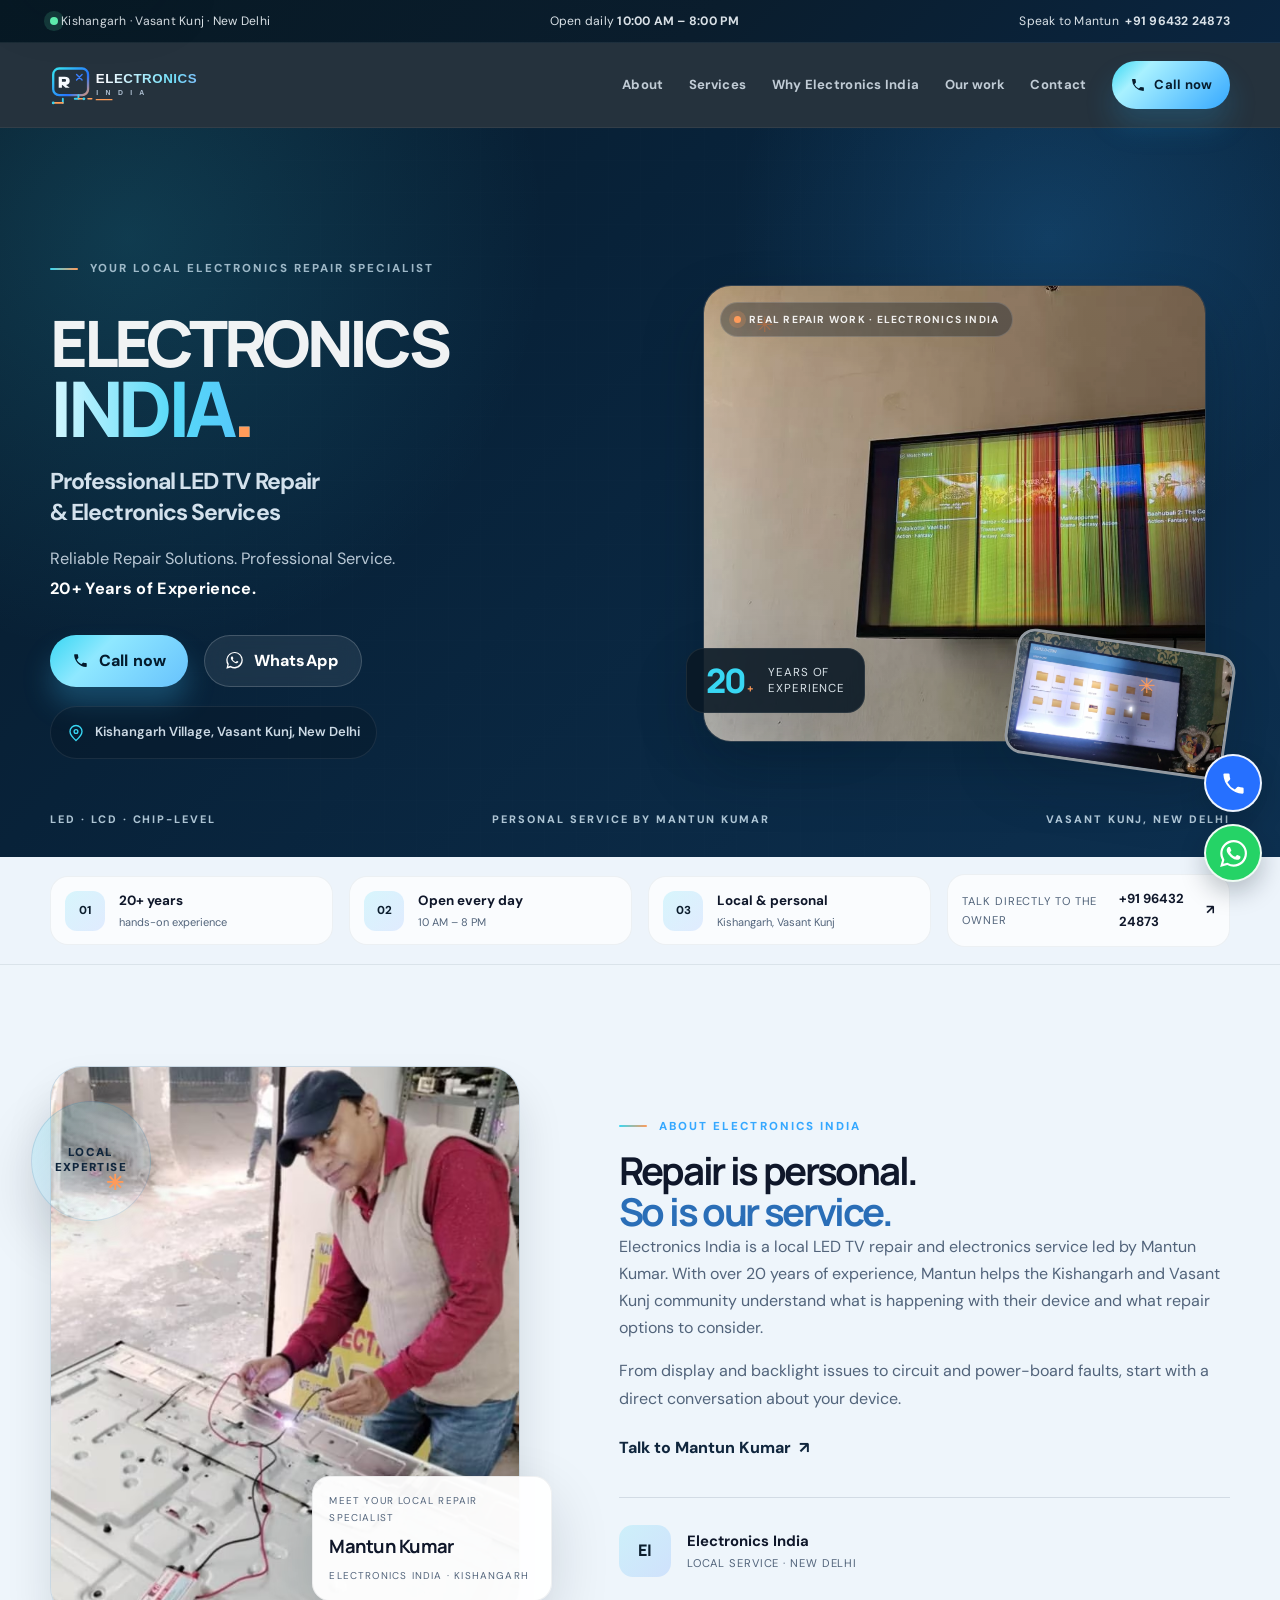
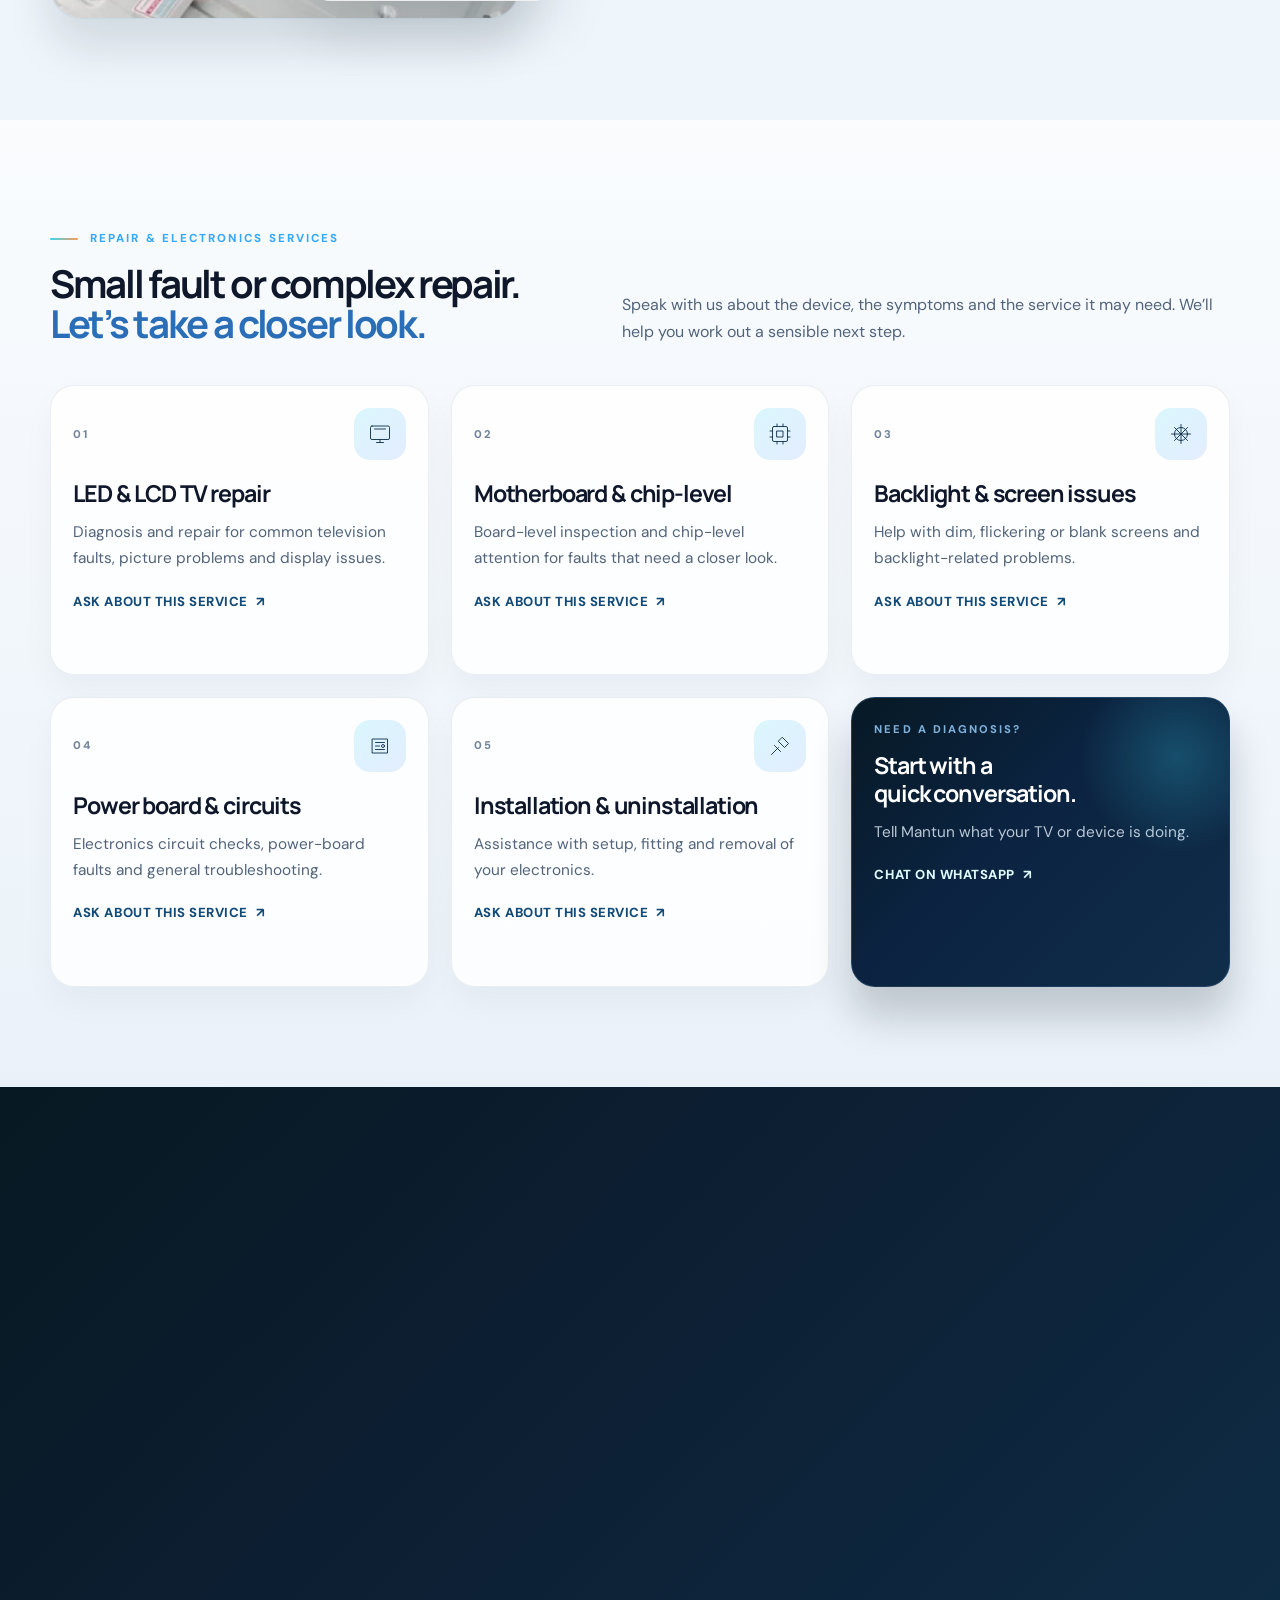
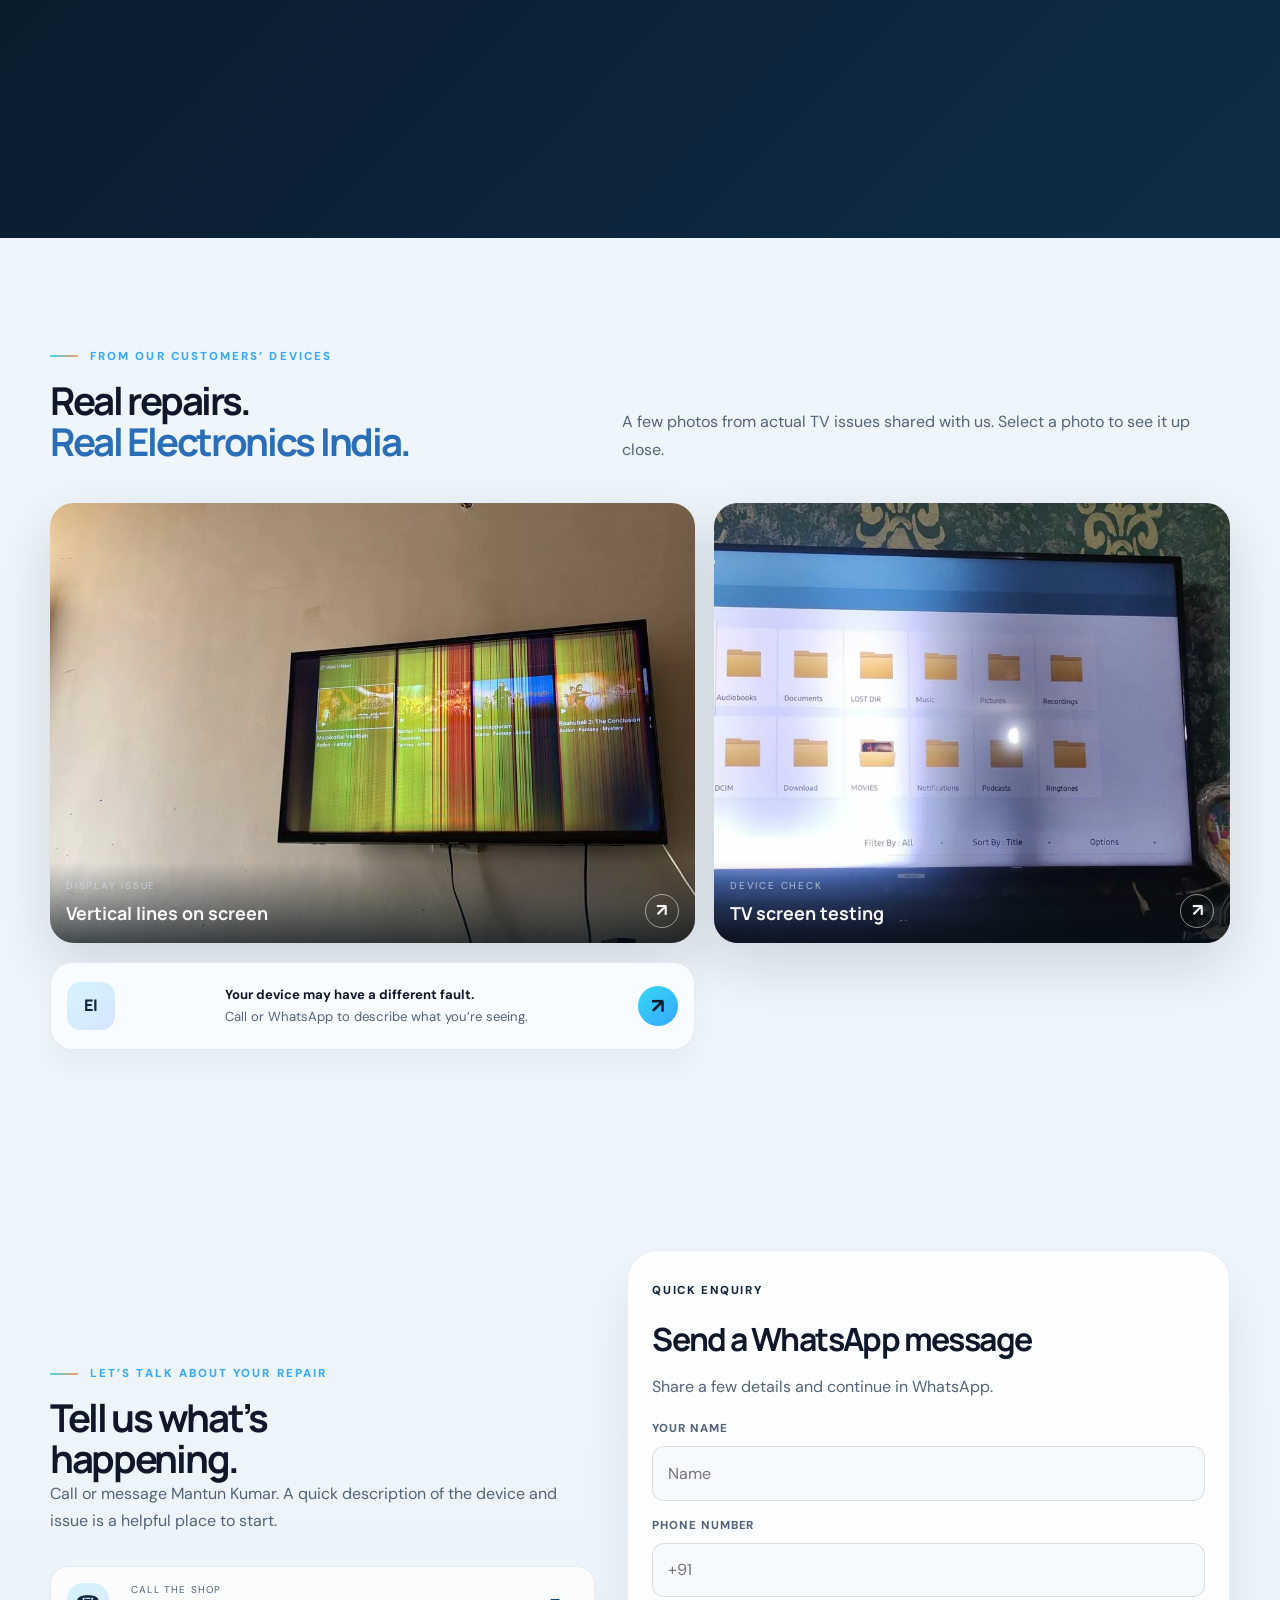
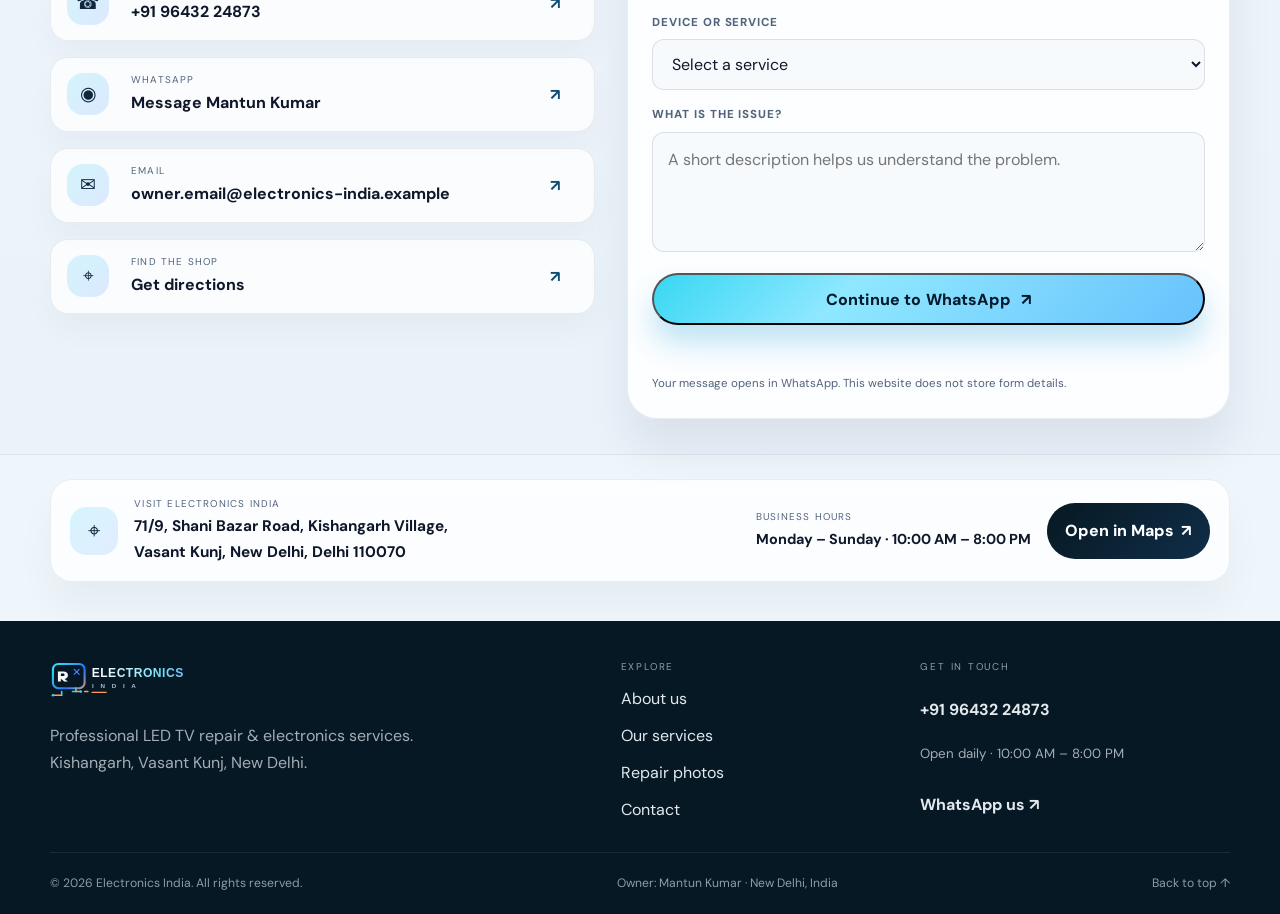
==== commit cd7769bc: "Add files via upload" ====
--- a/index.html
+++ b/index.html
@@ -71,7 +71,7 @@
       </button>
       <nav class="nav" id="primary-nav" aria-label="Main navigation">
         <a href="#about">About</a>
-        <a href="#services">Services</a>
+        <a href="services.html">Services</a>
         <a href="#why-us">Why Electronics India</a>
         <a href="#gallery">Our work</a>
         <a href="#contact">Contact</a>
@@ -88,7 +88,7 @@
           <p class="eyebrow eyebrow--light"><span></span> Your local electronics repair specialist</p>
           <h1 id="hero-title"><span class="hero__brand-top">ELECTRONICS</span><span class="hero__brand-bottom">INDIA<span class="hero__period">.</span></span></h1>
           <p class="hero__service">Professional LED TV Repair<br>&amp; Electronics Services</p>
-          <p class="hero__promise">Reliable Repair Solutions. Professional Service.<br><strong>9+ Years of Experience.</strong></p>
+          <p class="hero__promise">Reliable Repair Solutions. Professional Service.<br><strong>20+ Years of Experience.</strong></p>
           <div class="hero__actions">
             <a class="button button--accent" href="tel:+919643224873"><svg viewBox="0 0 24 24" aria-hidden="true"><path d="M6.6 10.8a15 15 0 0 0 6.6 6.6l2.2-2.2a1 1 0 0 1 1-.2 11 11 0 0 0 3.4.5 1 1 0 0 1 1 1V20a1 1 0 0 1-1 1A17.8 17.8 0 0 1 3 4a1 1 0 0 1 1-1h3.5a1 1 0 0 1 1 1 11 11 0 0 0 .5 3.4 1 1 0 0 1-.2 1z"/></svg> Call now</a>
             <a class="button button--glass" href="https://wa.me/919643224873?text=Hello%20Electronics%20India%2C%20I%20need%20help%20with%20an%20electronics%20repair." target="_blank" rel="noopener noreferrer"><svg viewBox="0 0 24 24" aria-hidden="true"><path d="M20.5 3.5A11.8 11.8 0 0 0 2 17.8L.5 23.5l5.9-1.5a11.8 11.8 0 0 0 14.1-18.5ZM12 21a9.8 9.8 0 0 1-5-1.4l-.4-.2-3.5.9.9-3.4-.2-.4A9.8 9.8 0 1 1 12 21Zm5.4-7.3c-.3-.1-1.6-.8-1.9-.9s-.4-.1-.6.1-.7.9-.9 1.1-.3.2-.6.1a7.8 7.8 0 0 1-2.3-1.4 8.6 8.6 0 0 1-1.6-2c-.2-.3 0-.4.1-.6l.4-.5.3-.5c.1-.2 0-.4 0-.5l-.8-2c-.2-.5-.4-.4-.6-.4h-.5a1 1 0 0 0-.7.3 2.9 2.9 0 0 0-.9 2.1 5 5 0 0 0 1 2.7 11.5 11.5 0 0 0 4.4 3.9c.6.3 1.1.5 1.5.6.6.2 1.2.2 1.7.1.5-.1 1.6-.7 1.8-1.3s.2-1.1.1-1.3-.2-.2-.5-.4Z"/></svg> WhatsApp</a>
@@ -104,7 +104,7 @@
           <div class="hero__photo-inset photo-frame">
             <img class="local-photo" src="images/tv-screen-testing.webp" alt="Television screen being tested during electronics troubleshooting" width="1280" height="720">
           </div>
-          <div class="hero__years"><span class="hero__years-number">9<span>+</span></span><span>years of<br>experience</span></div>
+          <div class="hero__years"><span class="hero__years-number">20<span>+</span></span><span>years of<br>experience</span></div>
           <span class="hero__spark hero__spark--one" aria-hidden="true">✳</span>
           <span class="hero__spark hero__spark--two" aria-hidden="true">✳</span>
         </div>
@@ -116,7 +116,7 @@
 
     <section class="trust-strip" aria-label="Business details">
       <div class="container trust-strip__inner">
-        <p><span class="trust-strip__icon">01</span><span><strong>9+ years</strong><small>hands-on experience</small></span></p>
+        <p><span class="trust-strip__icon">01</span><span><strong>20+ years</strong><small>hands-on experience</small></span></p>
         <p><span class="trust-strip__icon">02</span><span><strong>Open every day</strong><small>10 AM – 8 PM</small></span></p>
         <p><span class="trust-strip__icon">03</span><span><strong>Local &amp; personal</strong><small>Kishangarh, Vasant Kunj</small></span></p>
         <a href="tel:+919643224873" class="trust-strip__phone"><span>Talk directly to the owner</span><strong>+91 96432 24873 <b aria-hidden="true">↗</b></strong></a>
@@ -138,7 +138,7 @@
         <div class="about__content reveal">
           <p class="eyebrow"><span></span> About Electronics India</p>
           <h2>Repair is personal.<br><span>So is our service.</span></h2>
-          <p class="section-copy">Electronics India is a local LED TV repair and electronics service led by Mantun Kumar. With over 9 years of experience, Mantun helps the Kishangarh and Vasant Kunj community understand what is happening with their device and what repair options to consider.</p>
+          <p class="section-copy">Electronics India is a local LED TV repair and electronics service led by Mantun Kumar. With over 20 years of experience, Mantun helps the Kishangarh and Vasant Kunj community understand what is happening with their device and what repair options to consider.</p>
           <p class="section-copy">From display and backlight issues to circuit and power-board faults, start with a direct conversation about your device.</p>
           <a class="inline-link" href="#contact">Talk to Mantun Kumar <span aria-hidden="true">↗</span></a>
           <div class="about__signature"><span class="signature-mark">EI</span><span><strong>Electronics India</strong><small>Local service · New Delhi</small></span></div>
@@ -192,7 +192,7 @@
           <a class="button button--accent" href="tel:+919643224873">Call Mantun Kumar <span aria-hidden="true">↗</span></a>
         </div>
         <div class="why__points">
-          <article class="why-point reveal"><span>01</span><div><h3>Experience you can talk to</h3><p>Over 9 years working with LED TV repair and everyday electronics issues.</p></div></article>
+          <article class="why-point reveal"><span>01</span><div><h3>Experience you can talk to</h3><p>Over 20 years working with LED TV repair and everyday electronics issues.</p></div></article>
           <article class="why-point reveal"><span>02</span><div><h3>Direct, personal communication</h3><p>Speak with owner Mantun Kumar about the symptoms and possible next steps.</p></div></article>
           <article class="why-point reveal"><span>03</span><div><h3>Repair work, not guesswork</h3><p>Discuss TV, board, backlight, circuit and chip-level service based on the fault.</p></div></article>
           <article class="why-point reveal"><span>04</span><div><h3>Conveniently local</h3><p>Find us on Shani Bazar Road in Kishangarh Village, Vasant Kunj.</p></div></article>
@@ -260,13 +260,22 @@
   <footer class="footer">
     <div class="container footer__main">
       <div><a class="brand brand--footer" href="#top" aria-label="Electronics India home"><img src="images/logo.svg" width="224" height="48" alt="Electronics India"></a><p>Professional LED TV repair &amp; electronics services.<br>Kishangarh, Vasant Kunj, New Delhi.</p></div>
-      <div class="footer__links"><span>EXPLORE</span><a href="#about">About us</a><a href="#services">Our services</a><a href="#gallery">Repair photos</a><a href="#contact">Contact</a></div>
+      <div class="footer__links"><span>EXPLORE</span><a href="#about">About us</a><a href="services.html">Our services</a><a href="#gallery">Repair photos</a><a href="#contact">Contact</a></div>
       <div class="footer__contact"><span>GET IN TOUCH</span><a href="tel:+919643224873">+91 96432 24873</a><small>Open daily · 10:00 AM – 8:00 PM</small><a class="footer__whatsapp" href="https://wa.me/919643224873?text=Hello%20Electronics%20India%2C%20I%20need%20help%20with%20an%20electronics%20repair." target="_blank" rel="noopener noreferrer">WhatsApp us ↗</a></div>
     </div>
     <div class="container footer__bottom"><span>© <span id="current-year">2026</span> Electronics India. All rights reserved.</span><span>Owner: Mantun Kumar · New Delhi, India</span><a href="#top">Back to top ↑</a></div>
   </footer>
 
-  <a class="mobile-call" href="tel:+919643224873"><span aria-hidden="true">☎</span> Call Electronics India</a>
+  <div class="floating-contact" aria-label="Quick contact">
+    <a class="floating-contact__button floating-contact__button--call" href="tel:+919643224873" aria-label="Call Electronics India at +91 96432 24873" title="Call Electronics India">
+      <svg viewBox="0 0 24 24" aria-hidden="true"><path d="M6.62 10.79a15.05 15.05 0 0 0 6.59 6.59l2.2-2.2a1 1 0 0 1 1.02-.24 11.36 11.36 0 0 0 3.56.57 1 1 0 0 1 1 1V20a1 1 0 0 1-1 1A17.99 17.99 0 0 1 3 4a1 1 0 0 1 1-1h3.5a1 1 0 0 1 1 1 11.36 11.36 0 0 0 .57 3.56 1 1 0 0 1-.25 1.02z"/></svg>
+      <span class="floating-contact__tooltip">Call Electronics India</span>
+    </a>
+    <a class="floating-contact__button floating-contact__button--whatsapp" href="https://wa.me/919643224873" target="_blank" rel="noopener noreferrer" aria-label="Chat with Electronics India on WhatsApp" title="Chat on WhatsApp">
+      <svg viewBox="0 0 24 24" aria-hidden="true"><path d="M20.52 3.48A11.82 11.82 0 0 0 12.1 0C5.56 0 .23 5.32.23 11.86c0 2.09.55 4.13 1.6 5.93L.13 24l6.37-1.67a11.88 11.88 0 0 0 5.6 1.42h.01c6.54 0 11.86-5.32 11.87-11.86a11.8 11.8 0 0 0-3.46-8.41ZM12.1 21.74a9.9 9.9 0 0 1-5.04-1.38l-.36-.21-3.78.99 1.01-3.68-.24-.38a9.85 9.85 0 0 1-1.51-5.22c0-5.47 4.45-9.92 9.93-9.92a9.86 9.86 0 0 1 7.02 2.91 9.86 9.86 0 0 1 2.9 7.03c0 5.48-4.45 9.93-9.93 9.93Zm5.45-7.43c-.3-.15-1.77-.87-2.04-.97-.28-.1-.48-.15-.68.15-.2.3-.78.97-.96 1.17-.18.2-.35.22-.65.07-.3-.15-1.27-.47-2.42-1.5-.9-.8-1.5-1.78-1.68-2.08-.18-.3-.02-.46.13-.61.13-.13.3-.35.45-.53.15-.18.2-.3.3-.5.1-.2.05-.38-.03-.53-.07-.15-.67-1.62-.92-2.22-.24-.58-.49-.5-.67-.51h-.57c-.2 0-.53.07-.8.38-.28.3-1.06 1.03-1.06 2.5 0 1.48 1.08 2.9 1.23 3.1.15.2 2.13 3.25 5.16 4.56.72.31 1.28.5 1.72.64.73.23 1.4.2 1.92.12.59-.09 1.77-.73 2.02-1.43.25-.7.25-1.3.18-1.43-.08-.13-.28-.2-.58-.35Z"/></svg>
+      <span class="floating-contact__tooltip">Chat on WhatsApp</span>
+    </a>
+  </div>
   <dialog class="lightbox" id="gallery-lightbox" aria-label="Repair photo viewer">
     <button class="lightbox__close" type="button" aria-label="Close photo">×</button>
     <img src="" alt="">
--- a/css/style.css
+++ b/css/style.css
@@ -21,7 +21,7 @@
 }
 
 * { box-sizing: border-box; }
-html { scroll-behavior: smooth; scroll-padding-top: 90px; }
+html { scroll-behavior: smooth; scroll-padding-top: 90px; overflow-x: clip; }
 body {
   margin: 0;
   font-family: "DM Sans", "Segoe UI", sans-serif;
@@ -79,11 +79,13 @@
 }
 .nav a { position: relative; transition: color .2s ease; }
 .nav a:hover, .nav a:focus-visible { color: white; }
+.nav a[aria-current="page"] { color: white; }
 .nav a::after {
   content: ""; position: absolute; left: 0; bottom: -0.45rem; width: 0; height: 2px; border-radius: 999px; background: linear-gradient(90deg, var(--cyan), var(--orange));
   transition: width .2s ease;
 }
 .nav a:hover::after, .nav a:focus-visible::after { width: 100%; }
+.nav a[aria-current="page"]::after { width: 100%; }
 .nav__call {
   display: inline-flex; align-items: center; gap: .55rem; padding: .8rem 1.1rem; border-radius: 999px; background: linear-gradient(135deg, var(--cyan), #a8f1ff 25%, var(--sky) 100%); color: #071c2d; box-shadow: 0 18px 28px rgba(29, 154, 219, 0.22);
 }
@@ -285,6 +287,139 @@
 .service-card__halo {
   position: absolute; right: -2.8rem; top: -2.4rem; width: 195px; height: 195px; border-radius: 50%; background: radial-gradient(circle, rgba(56,215,243,0.23), rgba(56,215,243,0) 70%);
 }
+
+.services-page {
+  min-height: 60vh;
+  padding-bottom: 5rem;
+  background:
+    radial-gradient(circle at 90% 14%, rgba(53,168,255,0.09), transparent 25rem),
+    var(--bg);
+}
+.services-page__hero {
+  position: relative;
+  overflow: hidden;
+  padding: 5rem 0 4.5rem;
+  color: white;
+  background:
+    radial-gradient(circle at 82% 18%, rgba(53,168,255,0.2), transparent 28%),
+    linear-gradient(135deg, #081b2b 0%, #0b2943 58%, #0d3553 100%);
+}
+.services-page__hero::after {
+  position: absolute;
+  right: -7rem;
+  bottom: -16rem;
+  width: 34rem;
+  height: 34rem;
+  border: 1px solid rgba(255,255,255,0.08);
+  border-radius: 50%;
+  box-shadow: 0 0 0 3rem rgba(255,255,255,0.025), 0 0 0 6rem rgba(255,255,255,0.02);
+  content: "";
+}
+.services-page__hero-inner { position: relative; z-index: 1; max-width: 760px; }
+.services-page__hero h1 {
+  margin: 0;
+  font-family: "Manrope", "Segoe UI", sans-serif;
+  font-size: clamp(2.6rem, 6vw, 5rem);
+  line-height: 1.05;
+  letter-spacing: -0.065em;
+}
+.services-page__hero h1 span { color: var(--cyan); }
+.services-page__hero-copy {
+  max-width: 630px;
+  margin: 1.15rem 0 0;
+  color: rgba(226,238,248,0.82);
+  font-size: clamp(1rem, 1.5vw, 1.15rem);
+}
+.services-page__hero-meta {
+  display: flex;
+  align-items: center;
+  flex-wrap: wrap;
+  gap: .75rem 1.4rem;
+  margin-top: 1.7rem;
+  color: rgba(233,245,255,0.92);
+  font-size: .82rem;
+  font-weight: 700;
+}
+.services-page__hero-meta span { display: inline-flex; align-items: center; gap: .55rem; }
+.services-page__hero-meta svg { width: 18px; height: 18px; fill: none; stroke: var(--cyan); stroke-width: 1.8; }
+.services-page__content { padding-top: 4.5rem; }
+.service-detail-grid { align-items: stretch; }
+.service-detail-card {
+  display: flex;
+  min-height: 100%;
+  flex-direction: column;
+  overflow: hidden;
+  padding: 0;
+}
+.service-detail-card__image {
+  position: relative;
+  overflow: hidden;
+  aspect-ratio: 1.72 / 1;
+  background: #dce8f1;
+}
+.service-detail-card__image img {
+  width: 100%;
+  height: 100%;
+  object-fit: cover;
+  transition: transform .45s ease;
+}
+.service-detail-card:hover .service-detail-card__image img { transform: scale(1.04); }
+.service-detail-card__content {
+  display: flex;
+  flex: 1;
+  flex-direction: column;
+  align-items: flex-start;
+  padding: 1.35rem 1.4rem 1.45rem;
+}
+.service-detail-card h2 {
+  margin: .55rem 0 .65rem;
+  font-family: "Manrope", "Segoe UI", sans-serif;
+  font-size: 1.35rem;
+  line-height: 1.25;
+  letter-spacing: -.045em;
+}
+.service-detail-card p { margin: 0; color: var(--muted); font-size: .94rem; }
+.service-detail-card .service-card__number { display: block; }
+.service-detail-card a {
+  display: inline-flex;
+  align-items: center;
+  justify-content: center;
+  gap: .5rem;
+  min-height: 44px;
+  margin-top: auto;
+  padding: .65rem 1rem;
+  border-radius: 999px;
+  background: linear-gradient(135deg, var(--cyan), #8fe8ff 35%, #67c2fd 100%);
+  color: #041b2d;
+  font-size: .77rem;
+  font-weight: 800;
+  transition: transform .2s ease, box-shadow .2s ease;
+}
+.service-detail-card a:hover, .service-detail-card a:focus-visible {
+  transform: translateY(-2px);
+  box-shadow: 0 12px 20px rgba(57,168,220,0.22);
+}
+.services-page__contact {
+  display: flex;
+  align-items: center;
+  justify-content: space-between;
+  gap: 1.5rem;
+  margin-top: 2rem;
+  padding: 1.6rem 1.8rem;
+  border: 1px solid rgba(255,255,255,0.1);
+  border-radius: var(--radius-lg);
+  color: white;
+  background: linear-gradient(135deg, #071925, #102d49);
+  box-shadow: 0 22px 40px rgba(8,20,35,0.12);
+}
+.services-page__contact h2 {
+  margin: 0 0 .25rem;
+  font-family: "Manrope", "Segoe UI", sans-serif;
+  font-size: 1.35rem;
+  letter-spacing: -.04em;
+}
+.services-page__contact p { margin: 0; color: rgba(224,236,246,0.78); font-size: .9rem; }
+.services-page__contact .button { flex: 0 0 auto; }
 
 .why {
   background: linear-gradient(135deg, #071922 0%, #0d1f33 42%, #0e2e48 100%); color: white;
@@ -412,8 +547,71 @@
   display: flex; align-items: center; justify-content: space-between; gap: 1rem; flex-wrap: wrap; min-height: 62px; border-top: 1px solid rgba(255,255,255,0.08); color: rgba(185,204,220,0.74); font-size: .76rem;
 }
 
-.mobile-call {
-  position: fixed; right: 18px; bottom: 18px; z-index: 25; display: none; align-items: center; gap: .55rem; padding: .8rem 1rem; border-radius: 999px; background: linear-gradient(135deg, var(--cyan), var(--sky)); color: #061825; font-weight: 800; box-shadow: 0 18px 28px rgba(45, 126, 201, 0.28);
+.floating-contact {
+  position: fixed;
+  right: 18px;
+  bottom: calc(18px + env(safe-area-inset-bottom, 0px));
+  z-index: 35;
+  display: grid;
+  gap: 12px;
+}
+.floating-contact__button {
+  position: relative;
+  display: grid;
+  place-items: center;
+  width: 58px;
+  height: 58px;
+  border: 2px solid rgba(255,255,255,0.92);
+  border-radius: 50%;
+  color: white;
+  box-shadow: 0 10px 24px rgba(7,22,35,0.25);
+  transition: transform .2s ease, box-shadow .2s ease;
+}
+.floating-contact__button::before {
+  position: absolute;
+  inset: -5px;
+  z-index: -1;
+  border: 1px solid currentColor;
+  border-radius: 50%;
+  content: "";
+  opacity: 0;
+  animation: floating-contact-pulse 2.8s ease-out infinite;
+}
+.floating-contact__button:hover, .floating-contact__button:focus-visible {
+  transform: translateY(-3px) scale(1.04);
+  box-shadow: 0 14px 28px rgba(7,22,35,0.32);
+}
+.floating-contact__button:focus-visible { outline: 3px solid white; outline-offset: 3px; }
+.floating-contact__button svg { width: 27px; height: 27px; fill: currentColor; }
+.floating-contact__button--call { background: #2670ff; }
+.floating-contact__button--whatsapp { background: #25d366; }
+.floating-contact__tooltip {
+  position: absolute;
+  right: calc(100% + 12px);
+  top: 50%;
+  width: max-content;
+  max-width: 190px;
+  padding: .5rem .75rem;
+  border: 1px solid rgba(255,255,255,0.12);
+  border-radius: 9px;
+  color: white;
+  background: #0b1d2d;
+  box-shadow: 0 8px 20px rgba(7,22,35,0.2);
+  font-size: .75rem;
+  font-weight: 700;
+  opacity: 0;
+  pointer-events: none;
+  transform: translate(4px, -50%);
+  transition: opacity .18s ease, transform .18s ease;
+}
+.floating-contact__button:hover .floating-contact__tooltip,
+.floating-contact__button:focus-visible .floating-contact__tooltip {
+  opacity: 1;
+  transform: translate(0, -50%);
+}
+@keyframes floating-contact-pulse {
+  0% { transform: scale(.9); opacity: .35; }
+  70%, 100% { transform: scale(1.32); opacity: 0; }
 }
 
 .lightbox {
@@ -471,8 +669,13 @@
   .gallery-note { display: grid; grid-template-columns: auto 1fr auto; }
   .location__inner { grid-template-columns: auto 1fr; }
   .location__map { justify-self: start; }
-  .mobile-call { display: inline-flex; }
   .section { padding: 4.5rem 0; }
+  .services-page__hero { padding: 3.7rem 0 3.4rem; }
+  .services-page__content { padding-top: 3.6rem; }
+  .services-page__contact { align-items: flex-start; flex-direction: column; padding: 1.35rem; }
+  .services-page__contact .button { width: auto; }
+  .floating-contact { right: 12px; gap: 10px; }
+  .floating-contact__button { width: 54px; height: 54px; }
 }
 
 @media (max-width: 520px) {
@@ -487,3 +690,8 @@
   .gallery-note a { justify-self: end; }
   .footer__bottom { flex-direction: column; align-items: flex-start; }
 }
+
+@media (prefers-reduced-motion: reduce) {
+  .floating-contact__button::before { animation: none; }
+  .floating-contact__button, .floating-contact__tooltip, .service-detail-card__image img { transition: none; }
+}
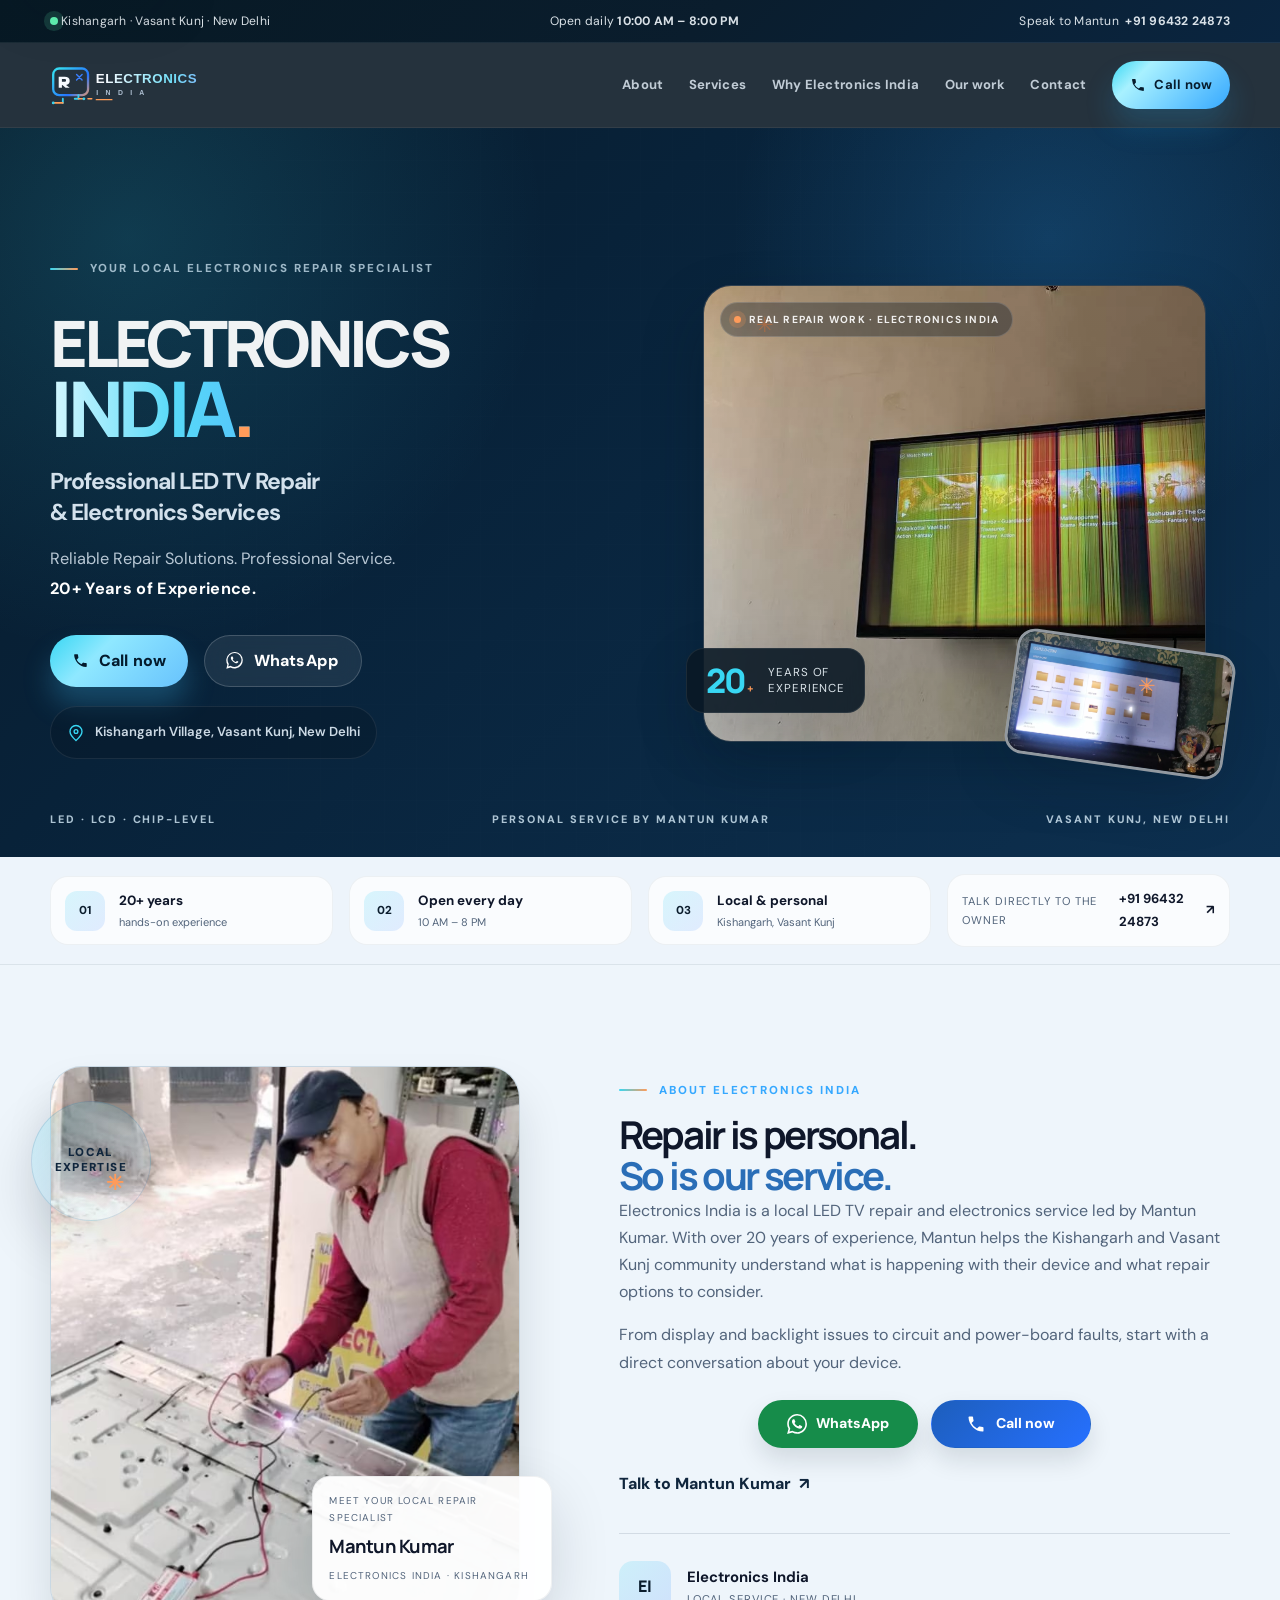
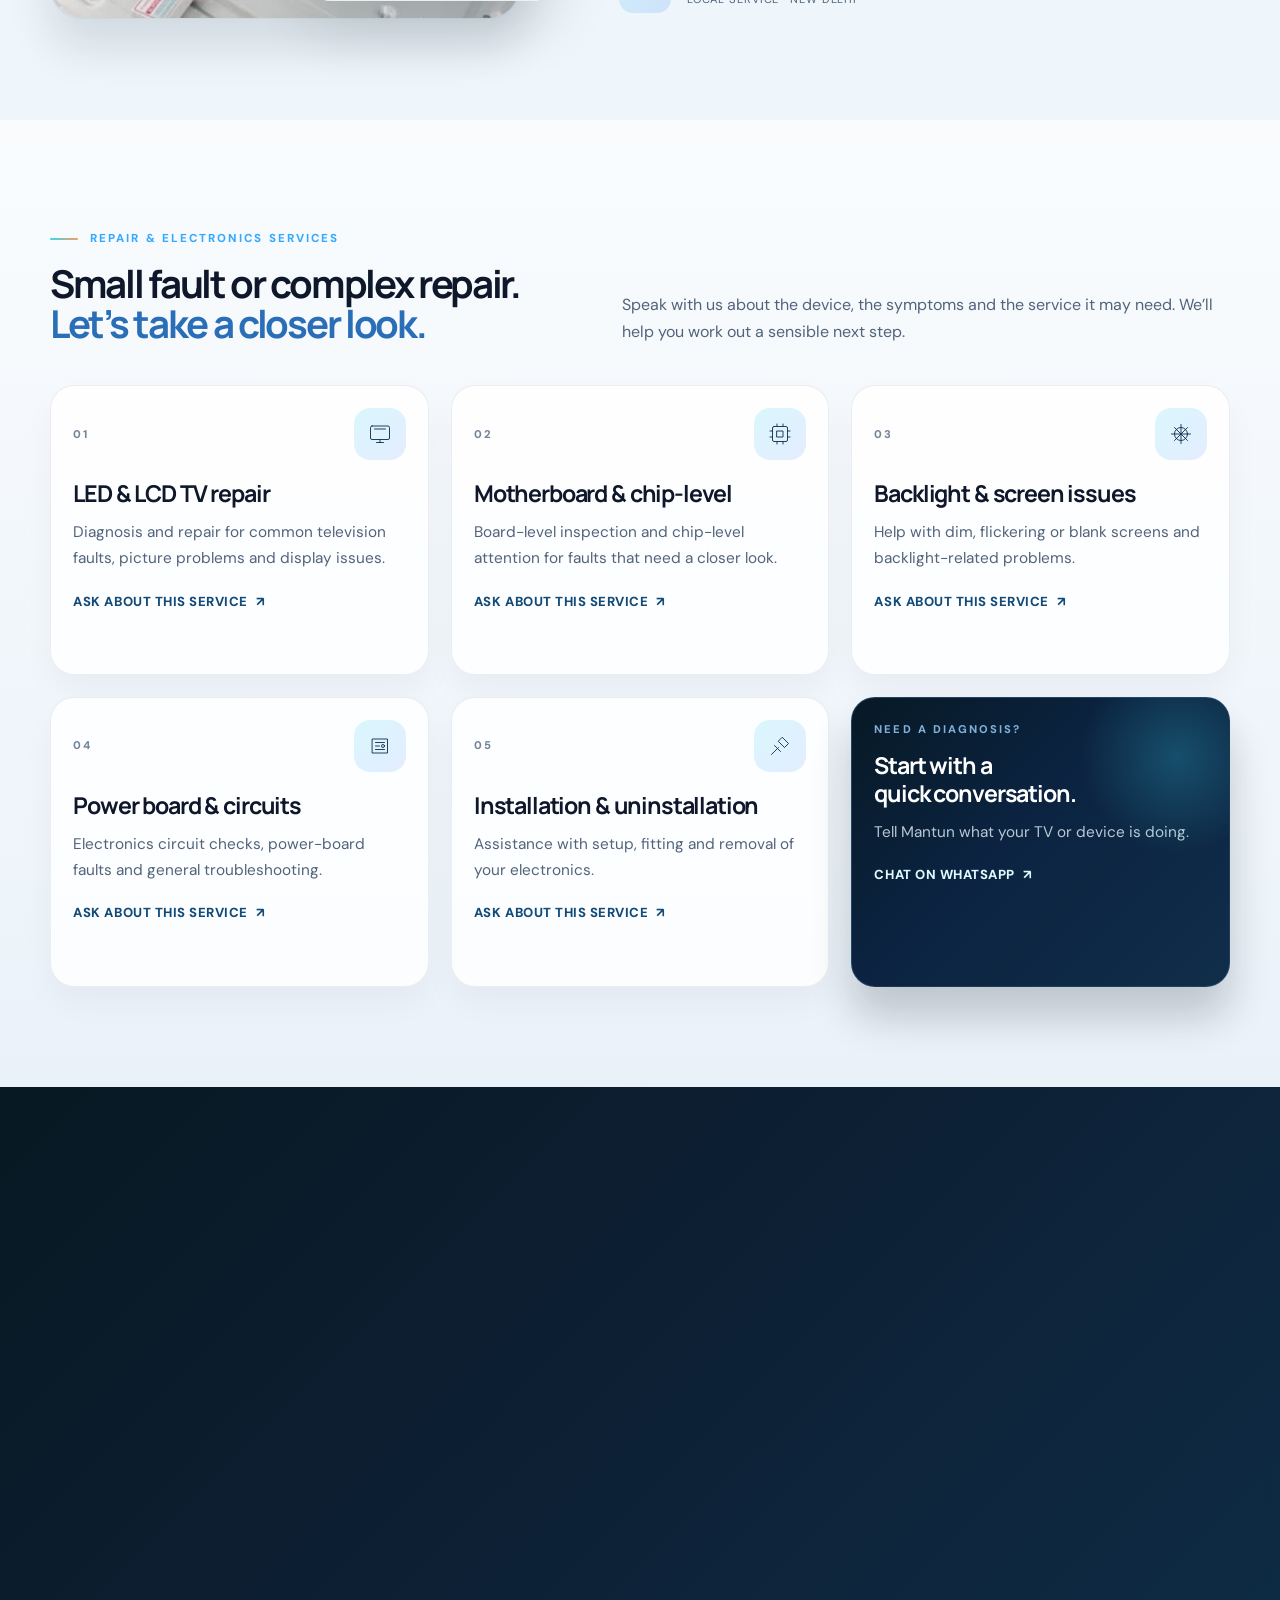
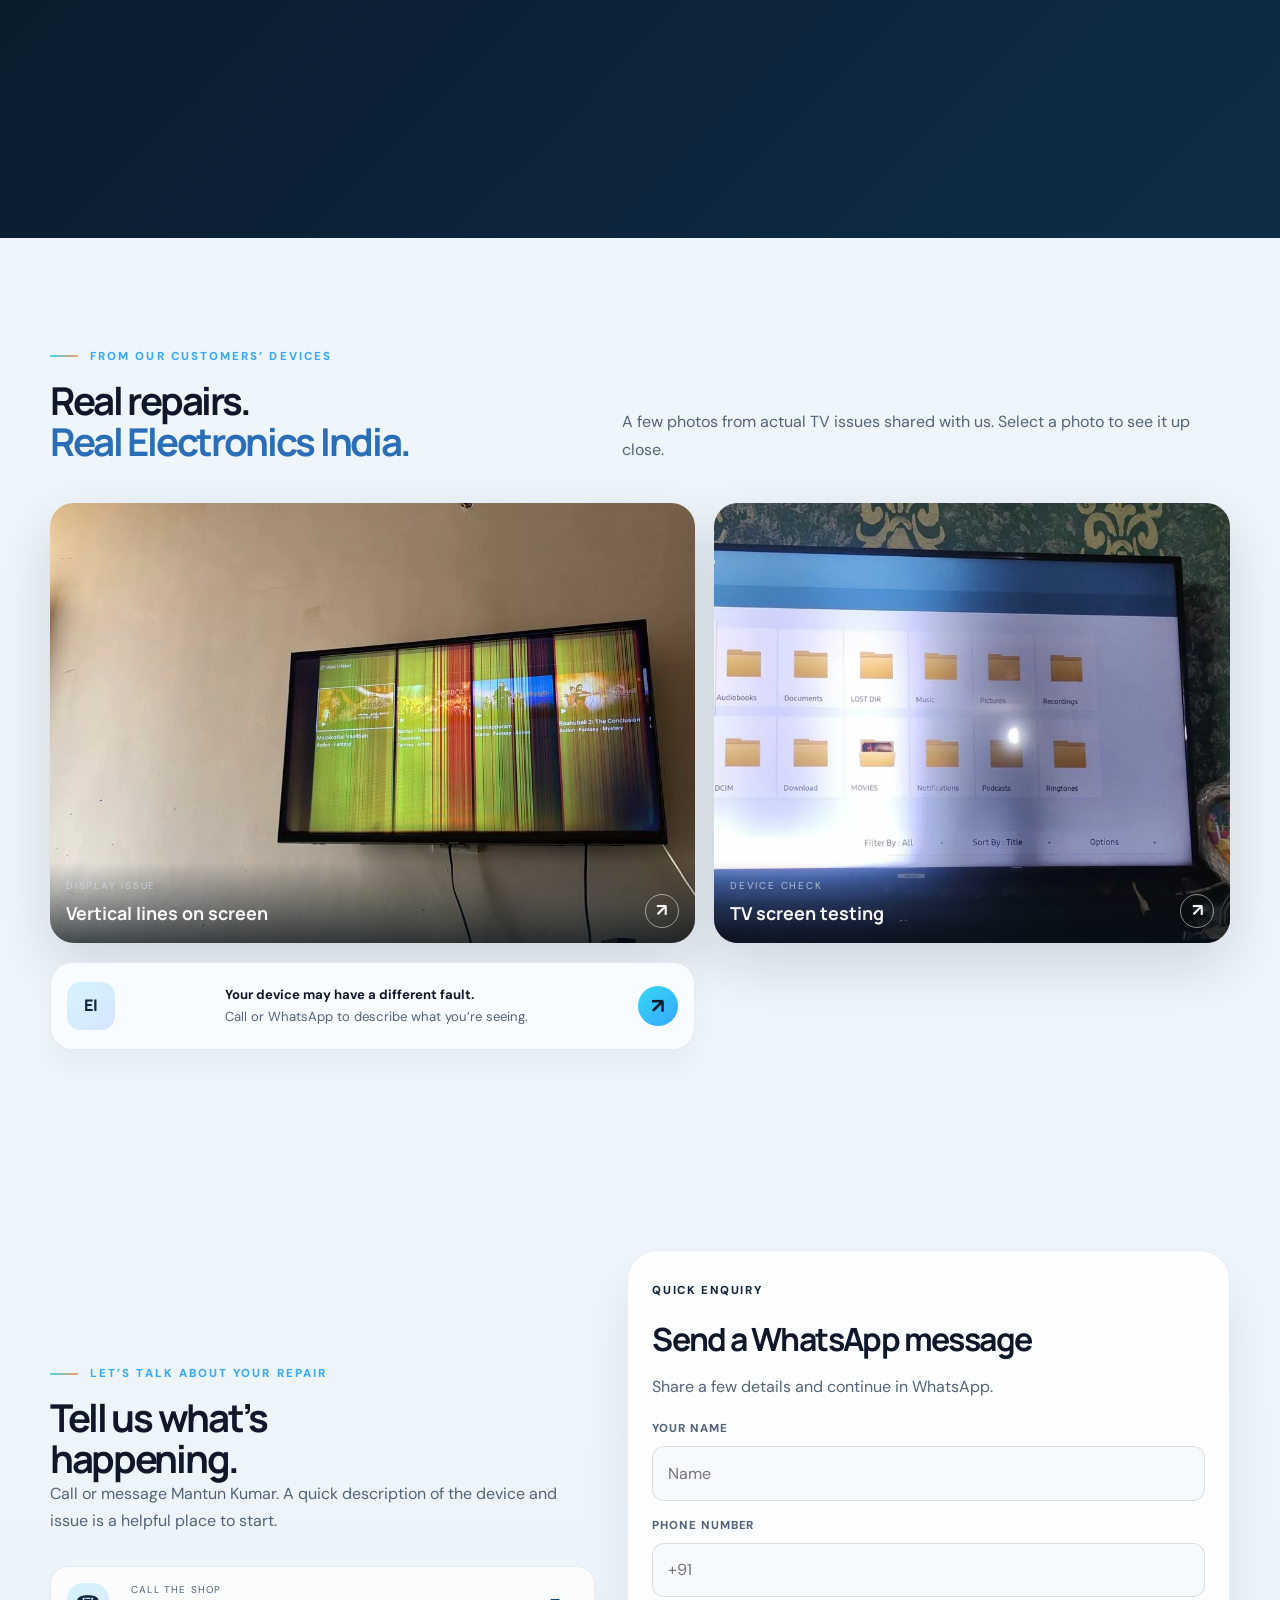
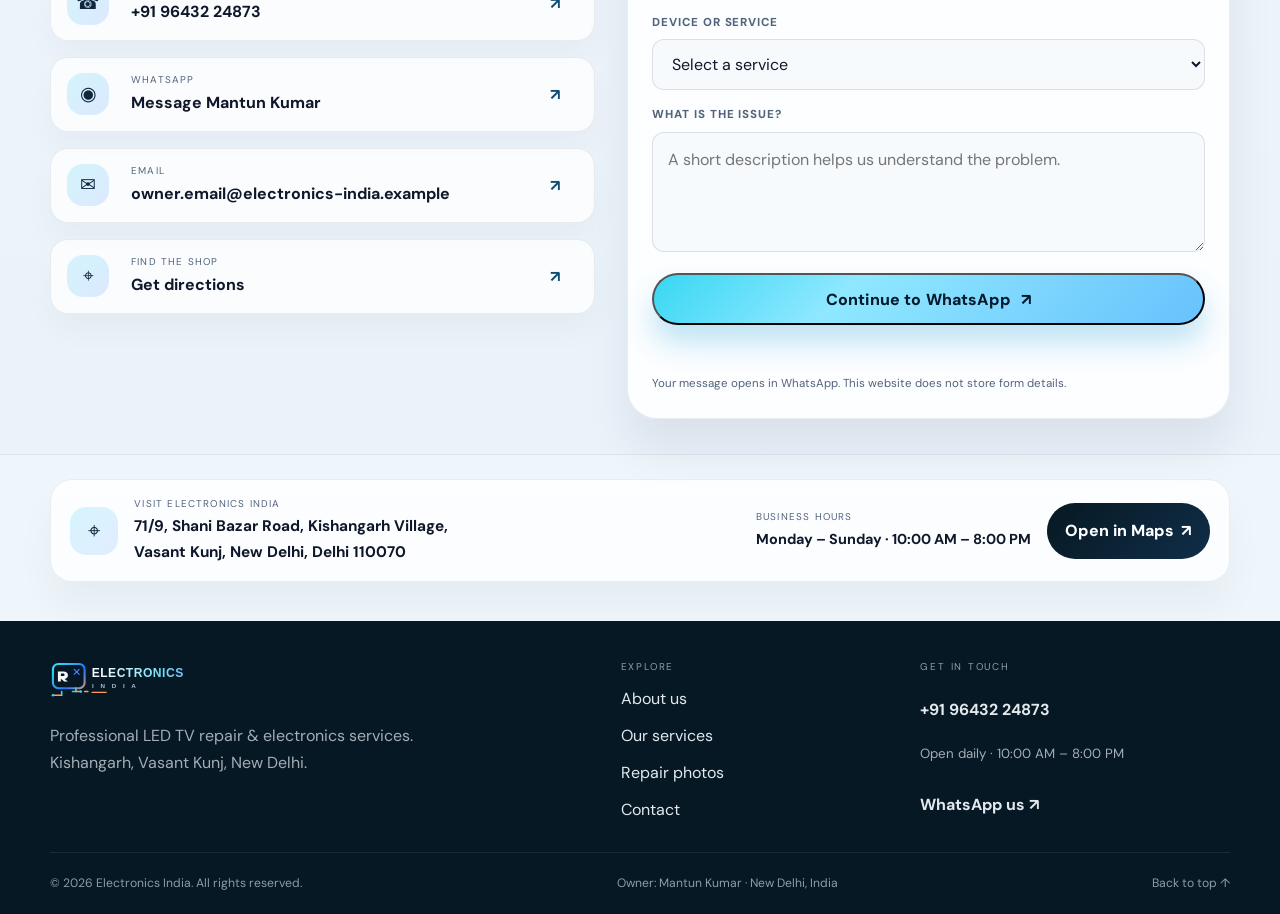
==== commit 7d6bef1f: "Add files via upload" ====
--- a/index.html
+++ b/index.html
@@ -140,6 +140,16 @@
           <h2>Repair is personal.<br><span>So is our service.</span></h2>
           <p class="section-copy">Electronics India is a local LED TV repair and electronics service led by Mantun Kumar. With over 20 years of experience, Mantun helps the Kishangarh and Vasant Kunj community understand what is happening with their device and what repair options to consider.</p>
           <p class="section-copy">From display and backlight issues to circuit and power-board faults, start with a direct conversation about your device.</p>
+          <div class="about__contact-actions" aria-label="Contact Electronics India">
+            <a class="about__contact-button about__contact-button--whatsapp" href="https://wa.me/919643224873" target="_blank" rel="noopener noreferrer" aria-label="Chat with Electronics India on WhatsApp">
+              <svg viewBox="0 0 24 24" aria-hidden="true"><path d="M20.52 3.48A11.82 11.82 0 0 0 12.1 0C5.56 0 .23 5.32.23 11.86c0 2.09.55 4.13 1.6 5.93L.13 24l6.37-1.67a11.88 11.88 0 0 0 5.6 1.42h.01c6.54 0 11.86-5.32 11.87-11.86a11.8 11.8 0 0 0-3.46-8.41ZM12.1 21.74a9.9 9.9 0 0 1-5.04-1.38l-.36-.21-3.78.99 1.01-3.68-.24-.38a9.85 9.85 0 0 1-1.51-5.22c0-5.47 4.45-9.92 9.93-9.92a9.86 9.86 0 0 1 7.02 2.91 9.86 9.86 0 0 1 2.9 7.03c0 5.48-4.45 9.93-9.93 9.93Zm5.45-7.43c-.3-.15-1.77-.87-2.04-.97-.28-.1-.48-.15-.68.15-.2.3-.78.97-.96 1.17-.18.2-.35.22-.65.07-.3-.15-1.27-.47-2.42-1.5-.9-.8-1.5-1.78-1.68-2.08-.18-.3-.02-.46.13-.61.13-.13.3-.35.45-.53.15-.18.2-.3.3-.5.1-.2.05-.38-.03-.53-.07-.15-.67-1.62-.92-2.22-.24-.58-.49-.5-.67-.51h-.57c-.2 0-.53.07-.8.38-.28.3-1.06 1.03-1.06 2.5 0 1.48 1.08 2.9 1.23 3.1.15.2 2.13 3.25 5.16 4.56.72.31 1.28.5 1.72.64.73.23 1.4.2 1.92.12.59-.09 1.77-.73 2.02-1.43.25-.7.25-1.3.18-1.43-.08-.13-.28-.2-.58-.35Z"/></svg>
+              <span>WhatsApp</span>
+            </a>
+            <a class="about__contact-button about__contact-button--call" href="tel:+919643224873" aria-label="Call Electronics India at +91 96432 24873">
+              <svg viewBox="0 0 24 24" aria-hidden="true"><path d="M6.62 10.79a15.05 15.05 0 0 0 6.59 6.59l2.2-2.2a1 1 0 0 1 1.02-.24 11.36 11.36 0 0 0 3.56.57 1 1 0 0 1 1 1V20a1 1 0 0 1-1 1A17.99 17.99 0 0 1 3 4a1 1 0 0 1 1-1h3.5a1 1 0 0 1 1 1 11.36 11.36 0 0 0 .57 3.56 1 1 0 0 1-.25 1.02z"/></svg>
+              <span>Call now</span>
+            </a>
+          </div>
           <a class="inline-link" href="#contact">Talk to Mantun Kumar <span aria-hidden="true">↗</span></a>
           <div class="about__signature"><span class="signature-mark">EI</span><span><strong>Electronics India</strong><small>Local service · New Delhi</small></span></div>
         </div>
@@ -266,16 +276,6 @@
     <div class="container footer__bottom"><span>© <span id="current-year">2026</span> Electronics India. All rights reserved.</span><span>Owner: Mantun Kumar · New Delhi, India</span><a href="#top">Back to top ↑</a></div>
   </footer>
 
-  <div class="floating-contact" aria-label="Quick contact">
-    <a class="floating-contact__button floating-contact__button--call" href="tel:+919643224873" aria-label="Call Electronics India at +91 96432 24873" title="Call Electronics India">
-      <svg viewBox="0 0 24 24" aria-hidden="true"><path d="M6.62 10.79a15.05 15.05 0 0 0 6.59 6.59l2.2-2.2a1 1 0 0 1 1.02-.24 11.36 11.36 0 0 0 3.56.57 1 1 0 0 1 1 1V20a1 1 0 0 1-1 1A17.99 17.99 0 0 1 3 4a1 1 0 0 1 1-1h3.5a1 1 0 0 1 1 1 11.36 11.36 0 0 0 .57 3.56 1 1 0 0 1-.25 1.02z"/></svg>
-      <span class="floating-contact__tooltip">Call Electronics India</span>
-    </a>
-    <a class="floating-contact__button floating-contact__button--whatsapp" href="https://wa.me/919643224873" target="_blank" rel="noopener noreferrer" aria-label="Chat with Electronics India on WhatsApp" title="Chat on WhatsApp">
-      <svg viewBox="0 0 24 24" aria-hidden="true"><path d="M20.52 3.48A11.82 11.82 0 0 0 12.1 0C5.56 0 .23 5.32.23 11.86c0 2.09.55 4.13 1.6 5.93L.13 24l6.37-1.67a11.88 11.88 0 0 0 5.6 1.42h.01c6.54 0 11.86-5.32 11.87-11.86a11.8 11.8 0 0 0-3.46-8.41ZM12.1 21.74a9.9 9.9 0 0 1-5.04-1.38l-.36-.21-3.78.99 1.01-3.68-.24-.38a9.85 9.85 0 0 1-1.51-5.22c0-5.47 4.45-9.92 9.93-9.92a9.86 9.86 0 0 1 7.02 2.91 9.86 9.86 0 0 1 2.9 7.03c0 5.48-4.45 9.93-9.93 9.93Zm5.45-7.43c-.3-.15-1.77-.87-2.04-.97-.28-.1-.48-.15-.68.15-.2.3-.78.97-.96 1.17-.18.2-.35.22-.65.07-.3-.15-1.27-.47-2.42-1.5-.9-.8-1.5-1.78-1.68-2.08-.18-.3-.02-.46.13-.61.13-.13.3-.35.45-.53.15-.18.2-.3.3-.5.1-.2.05-.38-.03-.53-.07-.15-.67-1.62-.92-2.22-.24-.58-.49-.5-.67-.51h-.57c-.2 0-.53.07-.8.38-.28.3-1.06 1.03-1.06 2.5 0 1.48 1.08 2.9 1.23 3.1.15.2 2.13 3.25 5.16 4.56.72.31 1.28.5 1.72.64.73.23 1.4.2 1.92.12.59-.09 1.77-.73 2.02-1.43.25-.7.25-1.3.18-1.43-.08-.13-.28-.2-.58-.35Z"/></svg>
-      <span class="floating-contact__tooltip">Chat on WhatsApp</span>
-    </a>
-  </div>
   <dialog class="lightbox" id="gallery-lightbox" aria-label="Repair photo viewer">
     <button class="lightbox__close" type="button" aria-label="Close photo">×</button>
     <img src="" alt="">
--- a/css/style.css
+++ b/css/style.css
@@ -32,7 +32,8 @@
   text-rendering: optimizeLegibility;
 }
 body.menu-open { overflow: hidden; }
-img { display: block; max-width: 100%; }
+img { display: block; max-width: 100%; height: auto; }
+#nl-badge-frame { display: none !important; }
 a { color: inherit; text-decoration: none; }
 button, input, select, textarea { font: inherit; }
 button { cursor: pointer; }
@@ -110,7 +111,7 @@
   background-size: 32px 32px; mask-image: radial-gradient(circle at center, black 52%, transparent 95%);
 }
 .hero__layout {
-  position: relative; display: grid; grid-template-columns: 1.08fr 0.92fr; align-items: center; gap: 2.2rem; padding: 4.5rem 0 2rem;
+  position: relative; display: grid; grid-template-columns: minmax(0, 1.08fr) minmax(0, 0.92fr); align-items: center; gap: 2.2rem; padding: 4.5rem 0 2rem;
 }
 .hero__copy { position: relative; z-index: 1; }
 .eyebrow {
@@ -224,7 +225,7 @@
 .section-copy { margin: 0; max-width: 38rem; color: var(--muted); font-size: 1rem; }
 
 .about__grid {
-  display: grid; grid-template-columns: .92fr 1.08fr; gap: 3rem; align-items: center;
+  display: grid; grid-template-columns: minmax(0, .92fr) minmax(0, 1.08fr); gap: 3rem; align-items: center;
 }
 .about__portrait-wrap { position: relative; }
 .about__portrait {
@@ -242,6 +243,39 @@
 .about__seal span { font-size: .72rem; text-align: center; font-weight: 900; letter-spacing: .12em; line-height: 1.3; }
 .about__seal b { position: absolute; right: 26px; bottom: 20px; font-size: 1.3rem; color: var(--orange); }
 .about__content p + p { margin-top: 1rem; }
+.about__grid > *, .why__grid > *, .contact__grid > *, .footer__main > *, .service-grid > *, .gallery-grid > * { min-width: 0; }
+.about__contact-actions {
+  display: flex;
+  justify-content: center;
+  flex-wrap: wrap;
+  gap: .8rem;
+  margin-top: 1.5rem;
+}
+.about__contact-button {
+  display: inline-flex;
+  min-width: 160px;
+  min-height: 48px;
+  align-items: center;
+  justify-content: center;
+  gap: .6rem;
+  padding: .65rem 1.1rem;
+  border: 1px solid transparent;
+  border-radius: 999px;
+  color: white;
+  font-size: .88rem;
+  font-weight: 800;
+  box-shadow: 0 12px 24px rgba(9, 21, 33, 0.12);
+  transition: transform .2s ease, box-shadow .2s ease, filter .2s ease;
+}
+.about__contact-button:hover, .about__contact-button:focus-visible {
+  transform: translateY(-2px);
+  box-shadow: 0 16px 28px rgba(9, 21, 33, 0.18);
+  filter: brightness(1.05);
+}
+.about__contact-button:focus-visible { outline: 3px solid var(--sky); outline-offset: 3px; }
+.about__contact-button svg { width: 20px; height: 20px; fill: currentColor; }
+.about__contact-button--whatsapp { background: #168c4a; }
+.about__contact-button--call { background: linear-gradient(135deg, #1d5ebc, #2670ff); }
 .inline-link {
   display: inline-flex; align-items: center; gap: .5rem; margin-top: 1.4rem; color: var(--surface-2); font-weight: 800;
 }
@@ -473,17 +507,18 @@
   padding-top: 6.2rem; background: linear-gradient(180deg, rgba(238,245,251,0.9) 0%, rgba(234,242,250,0.95) 100%);
 }
 .contact__grid {
-  display: grid; grid-template-columns: .95fr 1.05fr; gap: 2rem; align-items: center;
+  display: grid; grid-template-columns: minmax(0, .95fr) minmax(0, 1.05fr); gap: 2rem; align-items: center;
 }
 .contact__links { display: grid; gap: 1rem; margin-top: 2rem; }
 .contact-link {
   display: grid; grid-template-columns: 48px 1fr 28px; align-items: center; gap: 1rem; border-radius: 18px; background: rgba(255,255,255,0.74); border: 1px solid rgba(17,39,59,0.08); padding: .9rem 1rem; box-shadow: 0 18px 30px rgba(8, 20, 35, 0.03);
 }
+.contact-link > span:nth-child(2) { min-width: 0; }
 .contact-link__icon {
   display: grid; place-items: center; width: 42px; height: 42px; border-radius: 16px; background: linear-gradient(135deg, rgba(56,215,243,0.2), rgba(38,112,255,0.14)); color: var(--surface-2); font-size: 1.2rem;
 }
 .contact-link small { display: block; color: var(--muted); font-size: .62rem; letter-spacing: .12em; text-transform: uppercase; }
-.contact-link strong { display: block; font-size: 1rem; }
+.contact-link strong { display: block; overflow-wrap: anywhere; font-size: 1rem; }
 .contact-link b { color: #104b73; font-size: 1rem; }
 
 .enquiry-card {
@@ -501,7 +536,7 @@
 .field input,
 .field select,
 .field textarea {
-  width: 100%; min-height: 48px; padding: .8rem .95rem; border: 1px solid rgba(17,39,59,0.12); border-radius: 12px; background: rgba(247,250,253,0.95); color: var(--ink); transition: border-color .2s ease, box-shadow .2s ease;
+  width: 100%; min-width: 0; min-height: 48px; padding: .8rem .95rem; border: 1px solid rgba(17,39,59,0.12); border-radius: 12px; background: rgba(247,250,253,0.95); color: var(--ink); transition: border-color .2s ease, box-shadow .2s ease;
 }
 .field textarea { min-height: 120px; resize: vertical; }
 .field input:focus,
@@ -547,73 +582,6 @@
   display: flex; align-items: center; justify-content: space-between; gap: 1rem; flex-wrap: wrap; min-height: 62px; border-top: 1px solid rgba(255,255,255,0.08); color: rgba(185,204,220,0.74); font-size: .76rem;
 }
 
-.floating-contact {
-  position: fixed;
-  right: 18px;
-  bottom: calc(18px + env(safe-area-inset-bottom, 0px));
-  z-index: 35;
-  display: grid;
-  gap: 12px;
-}
-.floating-contact__button {
-  position: relative;
-  display: grid;
-  place-items: center;
-  width: 58px;
-  height: 58px;
-  border: 2px solid rgba(255,255,255,0.92);
-  border-radius: 50%;
-  color: white;
-  box-shadow: 0 10px 24px rgba(7,22,35,0.25);
-  transition: transform .2s ease, box-shadow .2s ease;
-}
-.floating-contact__button::before {
-  position: absolute;
-  inset: -5px;
-  z-index: -1;
-  border: 1px solid currentColor;
-  border-radius: 50%;
-  content: "";
-  opacity: 0;
-  animation: floating-contact-pulse 2.8s ease-out infinite;
-}
-.floating-contact__button:hover, .floating-contact__button:focus-visible {
-  transform: translateY(-3px) scale(1.04);
-  box-shadow: 0 14px 28px rgba(7,22,35,0.32);
-}
-.floating-contact__button:focus-visible { outline: 3px solid white; outline-offset: 3px; }
-.floating-contact__button svg { width: 27px; height: 27px; fill: currentColor; }
-.floating-contact__button--call { background: #2670ff; }
-.floating-contact__button--whatsapp { background: #25d366; }
-.floating-contact__tooltip {
-  position: absolute;
-  right: calc(100% + 12px);
-  top: 50%;
-  width: max-content;
-  max-width: 190px;
-  padding: .5rem .75rem;
-  border: 1px solid rgba(255,255,255,0.12);
-  border-radius: 9px;
-  color: white;
-  background: #0b1d2d;
-  box-shadow: 0 8px 20px rgba(7,22,35,0.2);
-  font-size: .75rem;
-  font-weight: 700;
-  opacity: 0;
-  pointer-events: none;
-  transform: translate(4px, -50%);
-  transition: opacity .18s ease, transform .18s ease;
-}
-.floating-contact__button:hover .floating-contact__tooltip,
-.floating-contact__button:focus-visible .floating-contact__tooltip {
-  opacity: 1;
-  transform: translate(0, -50%);
-}
-@keyframes floating-contact-pulse {
-  0% { transform: scale(.9); opacity: .35; }
-  70%, 100% { transform: scale(1.32); opacity: 0; }
-}
-
 .lightbox {
   width: min(970px, calc(100% - 24px)); padding: 1rem; border: 0; background: rgba(9,20,31,0.95); color: white; border-radius: 18px; box-shadow: 0 32px 70px rgba(0,0,0,0.4);
 }
@@ -639,32 +607,53 @@
   .contact__grid,
   .footer__main,
   .service-grid {
-    grid-template-columns: 1fr 1fr;
+    grid-template-columns: minmax(0, 1fr) minmax(0, 1fr);
   }
   .hero__layout { grid-template-columns: 1fr; }
   .hero__visual { padding-right: 0; }
   .service-grid { grid-template-columns: repeat(2, minmax(0, 1fr)); }
-  .footer__main { grid-template-columns: 1fr 1fr; }
+  .footer__main { grid-template-columns: minmax(0, 1.4fr) minmax(0, .7fr); }
   .footer__contact { grid-column: 1 / -1; }
-}
-
-@media (max-width: 760px) {
-  .container { width: min(100% - 22px, 720px); }
   .header__inner { min-height: 72px; }
   .menu-button { display: block; }
   .nav {
-    position: fixed; inset: 72px 0 0 auto; width: min(82vw, 320px); height: calc(100vh - 72px); display: flex; align-items: flex-start; flex-direction: column; padding: 1.2rem 1.2rem 1.4rem; background: rgba(7, 20, 31, 0.97); border-left: 1px solid rgba(255,255,255,0.08); transform: translateX(105%); transition: transform .25s ease; box-shadow: -16px 0 40px rgba(0,0,0,0.25);
+    position: fixed;
+    inset: 72px 0 0 auto;
+    width: min(82vw, 320px);
+    height: calc(100vh - 72px);
+    height: calc(100dvh - 72px);
+    display: flex;
+    align-items: flex-start;
+    flex-direction: column;
+    padding: 1.2rem 1.2rem 1.4rem;
+    background: rgba(7, 20, 31, 0.97);
+    border-left: 1px solid rgba(255,255,255,0.08);
+    clip-path: inset(0 0 0 100%);
+    visibility: hidden;
+    pointer-events: none;
+    transition: clip-path .25s ease, visibility 0s linear .25s;
+    box-shadow: -16px 0 40px rgba(0,0,0,0.25);
+    overflow-y: auto;
   }
-  .nav.is-open { transform: translateX(0); }
+  .nav.is-open {
+    clip-path: inset(0);
+    visibility: visible;
+    pointer-events: auto;
+    transition: clip-path .25s ease;
+  }
   .nav a { width: 100%; padding: .9rem 0; border-bottom: 1px solid rgba(255,255,255,0.08); }
   .nav a::after { display: none; }
-  .nav__call { width: auto; justify-content: center; margin-top: .8rem; }
+  .nav .nav__call { width: auto; justify-content: center; margin-top: .8rem; padding: .8rem 1.1rem; }
+}
+
+@media (max-width: 760px) {
+  .container { width: min(100% - 32px, 720px); }
   .hero__layout { padding-top: 2.8rem; }
   .hero__brand-top { font-size: clamp(2.7rem, 14vw, 5rem); }
   .hero__brand-bottom { font-size: clamp(3.5rem, 16vw, 6rem); }
   .hero__bottom { justify-content: start; }
   .trust-strip__inner { grid-template-columns: 1fr; }
-  .about__grid, .why__grid, .contact__grid, .service-grid, .gallery-grid, .footer__main { grid-template-columns: 1fr; }
+  .about__grid, .why__grid, .contact__grid, .service-grid, .gallery-grid, .footer__main { grid-template-columns: minmax(0, 1fr); }
   .gallery-grid { display: grid; }
   .gallery-note { display: grid; grid-template-columns: auto 1fr auto; }
   .location__inner { grid-template-columns: auto 1fr; }
@@ -674,8 +663,6 @@
   .services-page__content { padding-top: 3.6rem; }
   .services-page__contact { align-items: flex-start; flex-direction: column; padding: 1.35rem; }
   .services-page__contact .button { width: auto; }
-  .floating-contact { right: 12px; gap: 10px; }
-  .floating-contact__button { width: 54px; height: 54px; }
 }
 
 @media (max-width: 520px) {
@@ -692,6 +679,5 @@
 }
 
 @media (prefers-reduced-motion: reduce) {
-  .floating-contact__button::before { animation: none; }
-  .floating-contact__button, .floating-contact__tooltip, .service-detail-card__image img { transition: none; }
-}
+  .about__contact-button, .service-detail-card__image img { transition: none; }
+}
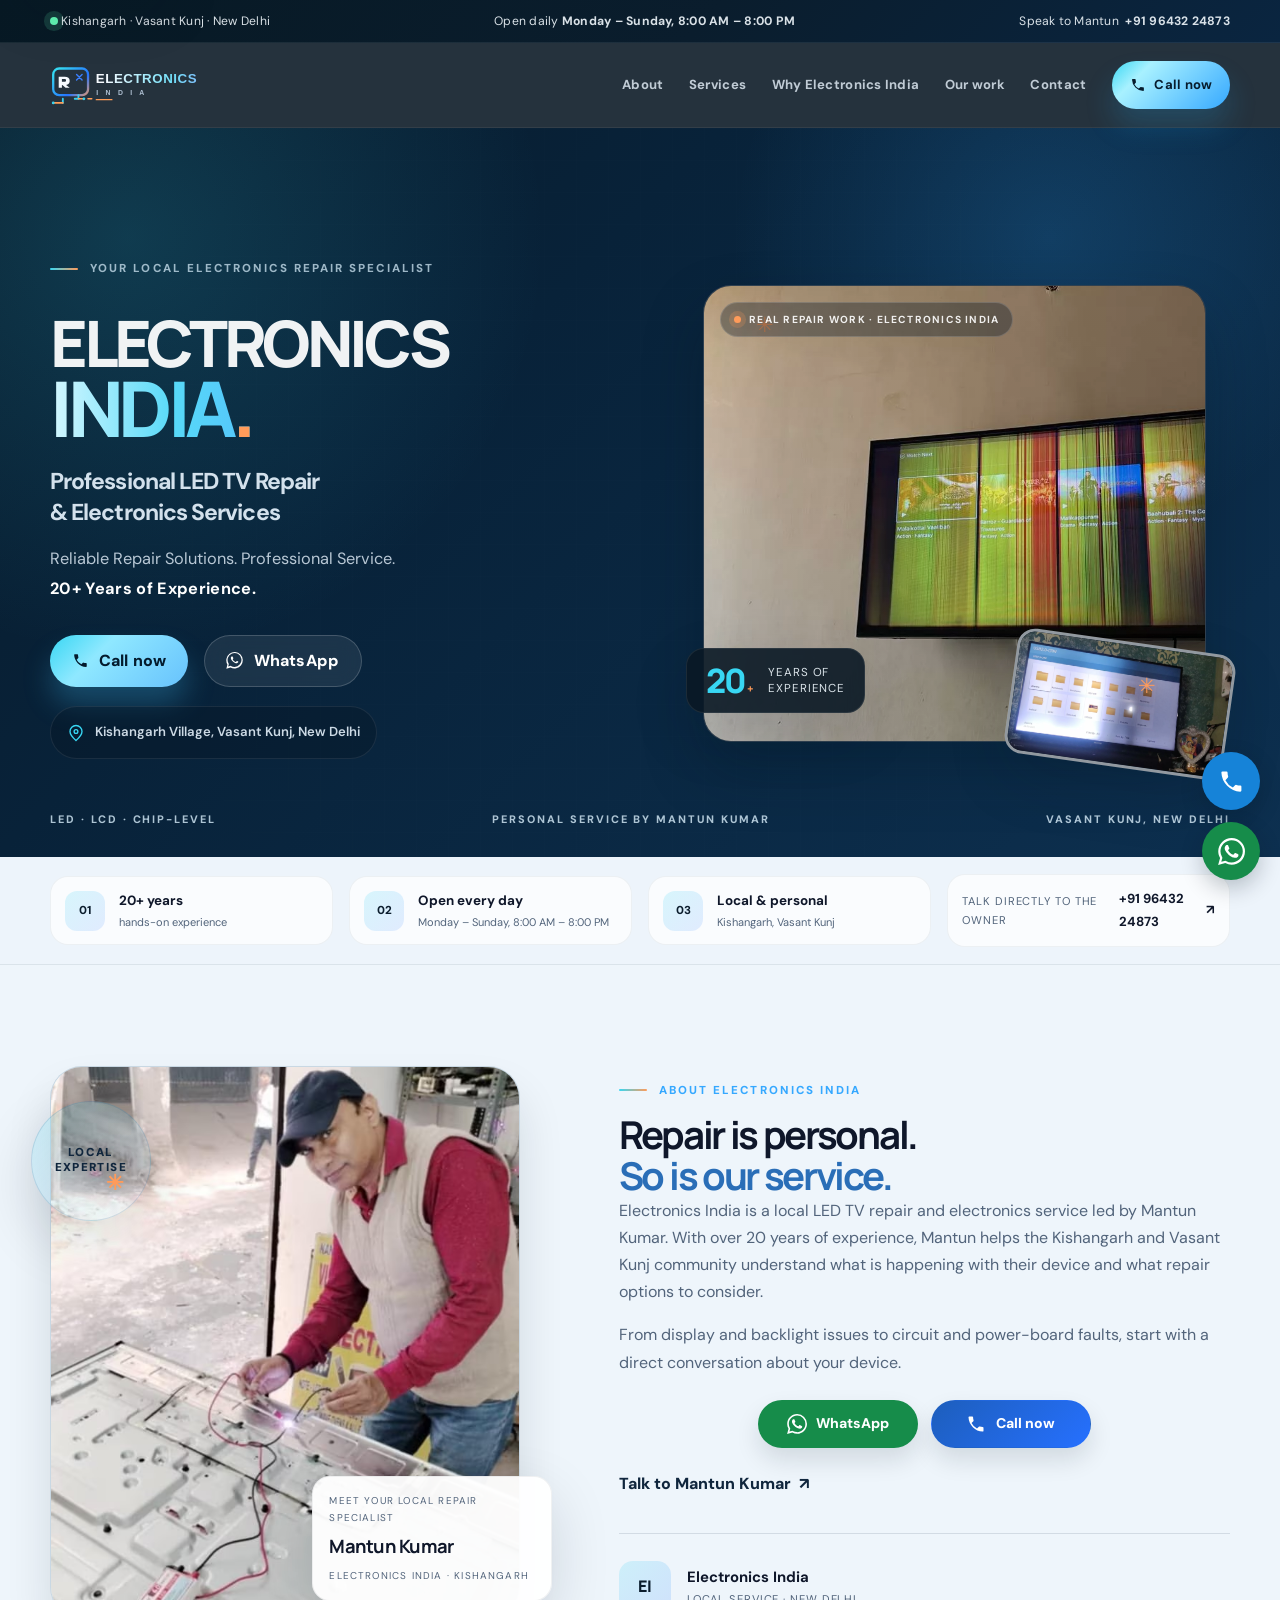
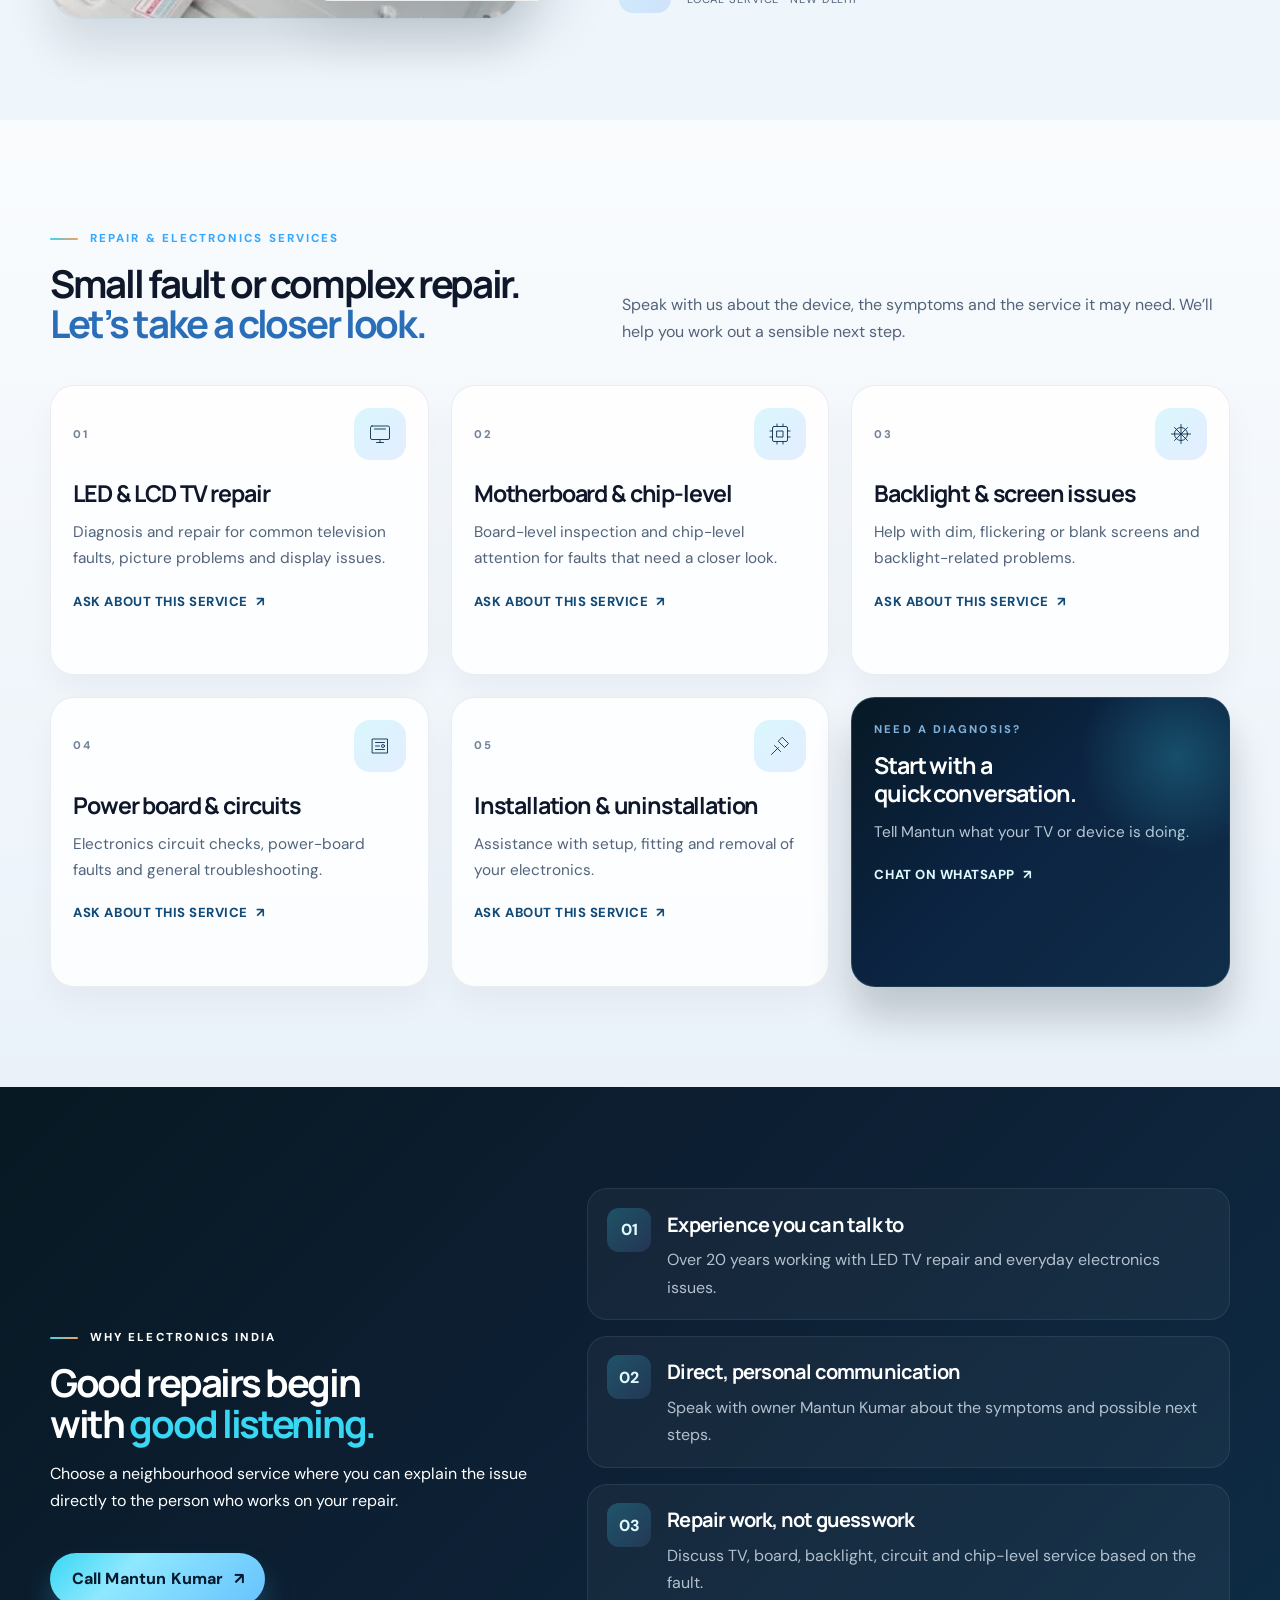
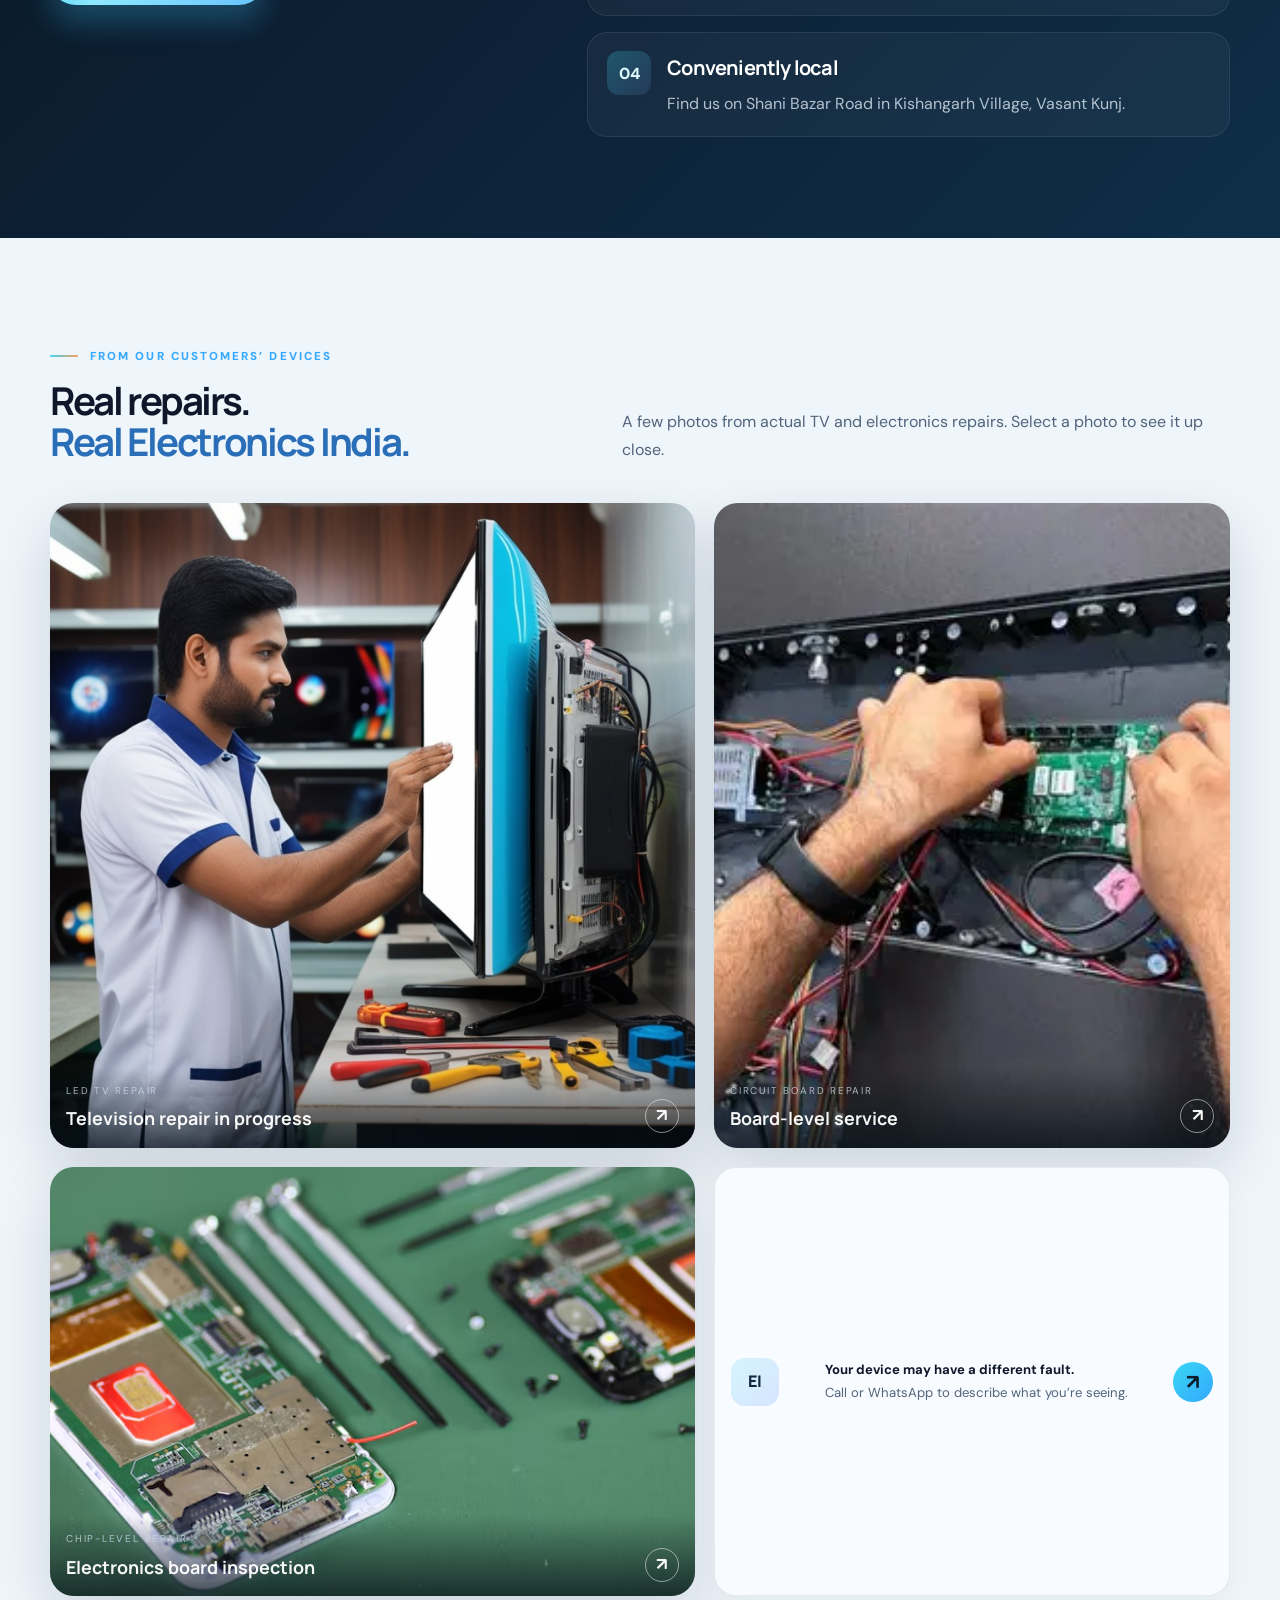
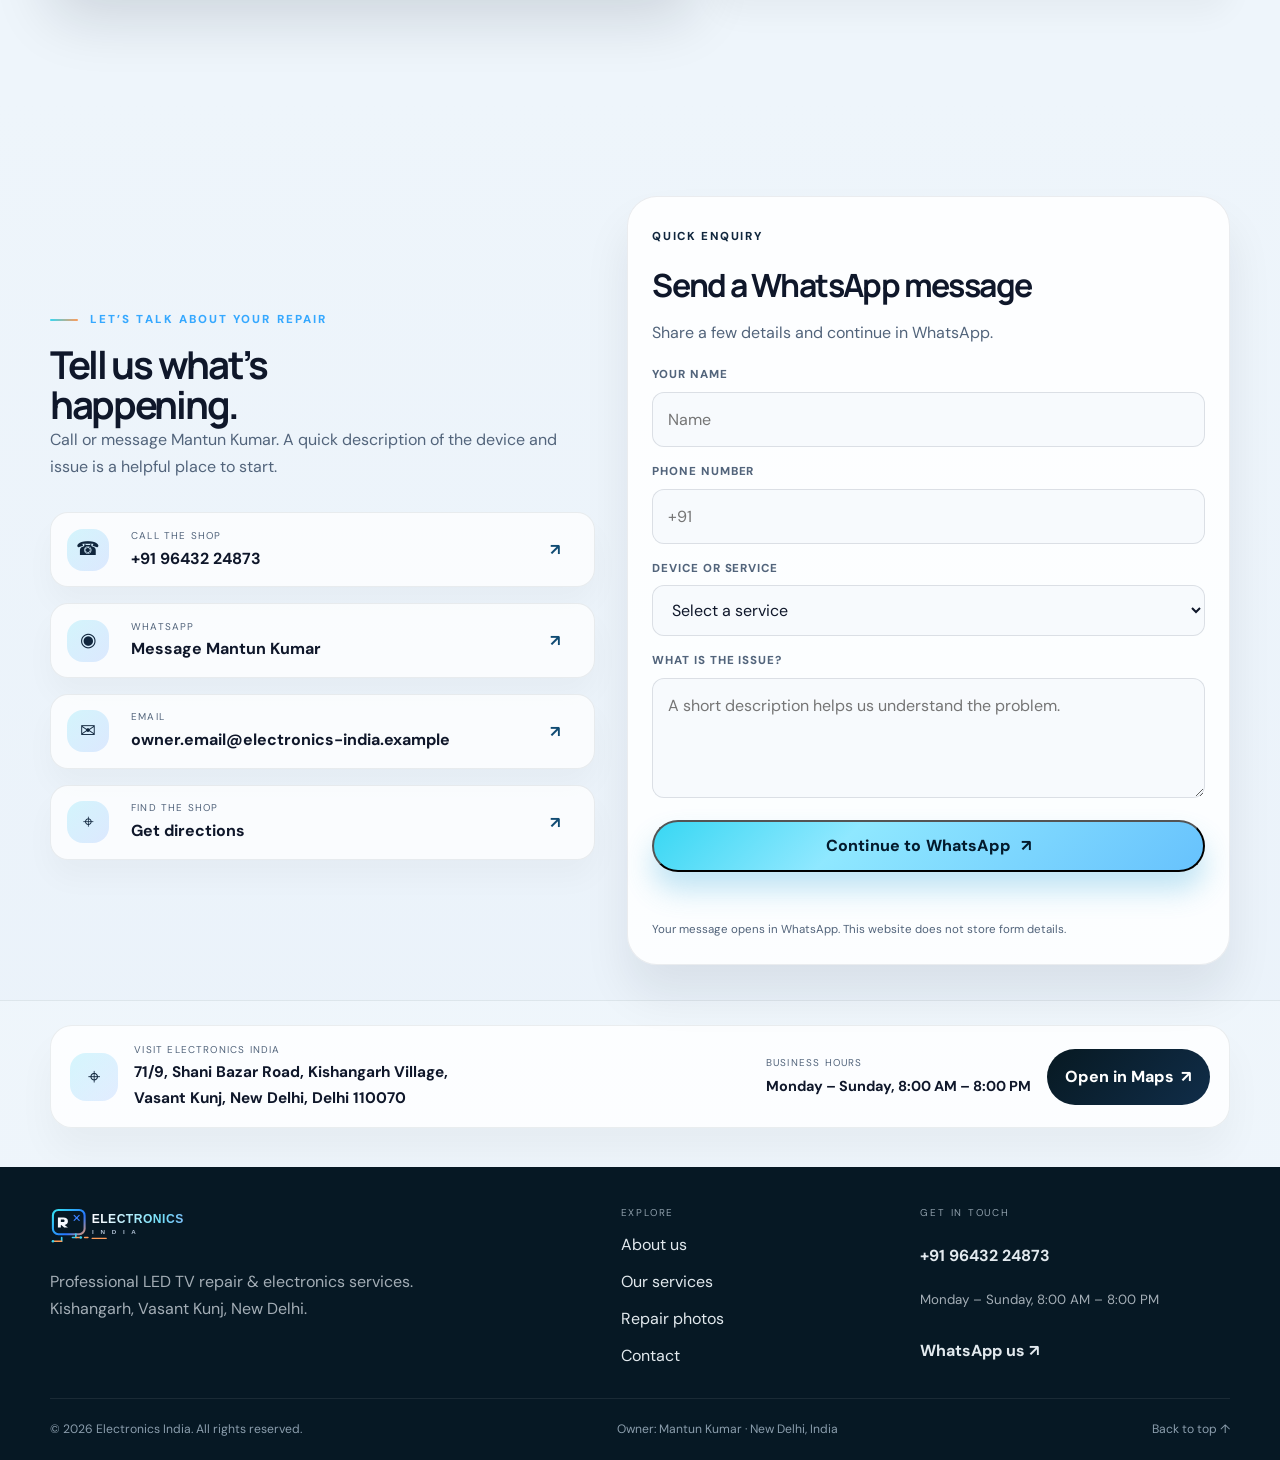
==== commit d6961653: "Add files via upload" ====
--- a/index.html
+++ b/index.html
@@ -39,7 +39,7 @@
     "openingHoursSpecification": [{
       "@type": "OpeningHoursSpecification",
       "dayOfWeek": ["Monday", "Tuesday", "Wednesday", "Thursday", "Friday", "Saturday", "Sunday"],
-      "opens": "10:00",
+      "opens": "08:00",
       "closes": "20:00"
     }],
     "areaServed": { "@type": "Place", "name": "Kishangarh and Vasant Kunj, New Delhi" },
@@ -57,7 +57,7 @@
   <div class="topline">
     <div class="container topline__inner">
       <span><i class="status-dot" aria-hidden="true"></i> Kishangarh · Vasant Kunj · New Delhi</span>
-      <span>Open daily <b>10:00 AM – 8:00 PM</b></span>
+      <span>Open daily <b>Monday – Sunday, 8:00 AM – 8:00 PM</b></span>
       <a href="tel:+919643224873" aria-label="Call Electronics India at +91 96432 24873">Speak to Mantun <b>+91 96432 24873</b></a>
     </div>
   </div>
@@ -117,7 +117,7 @@
     <section class="trust-strip" aria-label="Business details">
       <div class="container trust-strip__inner">
         <p><span class="trust-strip__icon">01</span><span><strong>20+ years</strong><small>hands-on experience</small></span></p>
-        <p><span class="trust-strip__icon">02</span><span><strong>Open every day</strong><small>10 AM – 8 PM</small></span></p>
+        <p><span class="trust-strip__icon">02</span><span><strong>Open every day</strong><small>Monday – Sunday, 8:00 AM – 8:00 PM</small></span></p>
         <p><span class="trust-strip__icon">03</span><span><strong>Local &amp; personal</strong><small>Kishangarh, Vasant Kunj</small></span></p>
         <a href="tel:+919643224873" class="trust-strip__phone"><span>Talk directly to the owner</span><strong>+91 96432 24873 <b aria-hidden="true">↗</b></strong></a>
       </div>
@@ -214,16 +214,20 @@
       <div class="container">
         <div class="section-heading reveal">
           <div><p class="eyebrow"><span></span> From our customers’ devices</p><h2>Real repairs.<br><span>Real Electronics India.</span></h2></div>
-          <p class="section-copy">A few photos from actual TV issues shared with us. Select a photo to see it up close.</p>
+          <p class="section-copy">A few photos from actual TV and electronics repairs. Select a photo to see it up close.</p>
         </div>
         <div class="gallery-grid">
-          <button class="gallery-tile gallery-tile--large reveal" type="button" data-gallery-image="images/tv-screen-repair.webp" data-gallery-alt="Television screen showing vertical display lines" aria-label="View larger photo of television with vertical display lines">
-            <img class="local-photo" src="images/tv-screen-repair.webp" alt="A television with vertical display lines, shared for repair" width="1280" height="720" loading="lazy">
-            <span class="gallery-tile__label"><span><small>DISPLAY ISSUE</small><strong>Vertical lines on screen</strong></span><b aria-hidden="true">↗</b></span>
+          <button class="gallery-tile gallery-tile--large reveal" type="button" data-gallery-image="images/led-repair.jpg" data-gallery-alt="Electronics India technician inspecting an LED television during repair" aria-label="View larger photo of an LED television being repaired">
+            <img class="local-photo" src="images/led-repair.jpg" alt="Technician inspecting an LED television during repair" width="768" height="768" loading="lazy">
+            <span class="gallery-tile__label"><span><small>LED TV REPAIR</small><strong>Television repair in progress</strong></span><b aria-hidden="true">↗</b></span>
           </button>
-          <button class="gallery-tile reveal" type="button" data-gallery-image="images/tv-screen-testing.webp" data-gallery-alt="Television showing its media interface during troubleshooting" aria-label="View larger photo of television being tested">
-            <img class="local-photo" src="images/tv-screen-testing.webp" alt="Television displaying its media interface during troubleshooting" width="1280" height="720" loading="lazy">
-            <span class="gallery-tile__label"><span><small>DEVICE CHECK</small><strong>TV screen testing</strong></span><b aria-hidden="true">↗</b></span>
+          <button class="gallery-tile reveal" type="button" data-gallery-image="images/chip-repair.webp" data-gallery-alt="Technician hands repairing the circuit board inside an electronic display" aria-label="View larger photo of circuit board repair">
+            <img class="local-photo" src="images/chip-repair.webp" alt="Technician repairing a circuit board inside an electronic display" width="474" height="316" loading="lazy">
+            <span class="gallery-tile__label"><span><small>CIRCUIT BOARD REPAIR</small><strong>Board-level service</strong></span><b aria-hidden="true">↗</b></span>
+          </button>
+          <button class="gallery-tile reveal" type="button" data-gallery-image="images/chip-level-repair.avif" data-gallery-alt="Close-up of a technician's tools and circuit board during chip-level electronics repair" aria-label="View larger photo of chip-level electronics repair">
+            <img class="local-photo" src="images/chip-level-repair.avif" alt="Circuit board and precision tools used for chip-level electronics repair" width="626" height="417" loading="lazy">
+            <span class="gallery-tile__label"><span><small>CHIP-LEVEL REPAIR</small><strong>Electronics board inspection</strong></span><b aria-hidden="true">↗</b></span>
           </button>
           <div class="gallery-note reveal"><span class="gallery-note__mark">EI</span><p><strong>Your device may have a different fault.</strong><br>Call or WhatsApp to describe what you’re seeing.</p><a href="tel:+919643224873" aria-label="Call about your device issue">↗</a></div>
         </div>
@@ -260,7 +264,7 @@
         <div class="container location__inner">
           <span class="location__pin" aria-hidden="true">⌖</span>
           <p><small>VISIT ELECTRONICS INDIA</small><strong>71/9, Shani Bazar Road, Kishangarh Village,<br>Vasant Kunj, New Delhi, Delhi 110070</strong></p>
-          <p class="location__hours"><small>BUSINESS HOURS</small><strong>Monday – Sunday · 10:00 AM – 8:00 PM</strong></p>
+          <p class="location__hours"><small>BUSINESS HOURS</small><strong>Monday – Sunday, 8:00 AM – 8:00 PM</strong></p>
           <a href="https://www.google.com/maps/search/?api=1&amp;query=71%2F9%2C%20Shani%20Bazar%20Road%2C%20Kishangarh%20Village%2C%20Vasant%20Kunj%2C%20New%20Delhi%2C%20Delhi%20110070" target="_blank" rel="noopener noreferrer" class="location__map">Open in Maps <span aria-hidden="true">↗</span></a>
         </div>
       </div>
@@ -271,7 +275,7 @@
     <div class="container footer__main">
       <div><a class="brand brand--footer" href="#top" aria-label="Electronics India home"><img src="images/logo.svg" width="224" height="48" alt="Electronics India"></a><p>Professional LED TV repair &amp; electronics services.<br>Kishangarh, Vasant Kunj, New Delhi.</p></div>
       <div class="footer__links"><span>EXPLORE</span><a href="#about">About us</a><a href="services.html">Our services</a><a href="#gallery">Repair photos</a><a href="#contact">Contact</a></div>
-      <div class="footer__contact"><span>GET IN TOUCH</span><a href="tel:+919643224873">+91 96432 24873</a><small>Open daily · 10:00 AM – 8:00 PM</small><a class="footer__whatsapp" href="https://wa.me/919643224873?text=Hello%20Electronics%20India%2C%20I%20need%20help%20with%20an%20electronics%20repair." target="_blank" rel="noopener noreferrer">WhatsApp us ↗</a></div>
+      <div class="footer__contact"><span>GET IN TOUCH</span><a href="tel:+919643224873">+91 96432 24873</a><small>Monday – Sunday, 8:00 AM – 8:00 PM</small><a class="footer__whatsapp" href="https://wa.me/919643224873?text=Hello%20Electronics%20India%2C%20I%20need%20help%20with%20an%20electronics%20repair." target="_blank" rel="noopener noreferrer">WhatsApp us ↗</a></div>
     </div>
     <div class="container footer__bottom"><span>© <span id="current-year">2026</span> Electronics India. All rights reserved.</span><span>Owner: Mantun Kumar · New Delhi, India</span><a href="#top">Back to top ↑</a></div>
   </footer>
@@ -281,5 +285,13 @@
     <img src="" alt="">
     <p class="lightbox__caption"></p>
   </dialog>
+  <div class="floating-contact" aria-label="Quick contact">
+    <a class="floating-contact__button floating-contact__button--call" href="tel:+919643224873" aria-label="Call Electronics India at +91 96432 24873" title="Call Electronics India">
+      <svg viewBox="0 0 24 24" aria-hidden="true"><path d="M6.6 10.8a15 15 0 0 0 6.6 6.6l2.2-2.2a1 1 0 0 1 1-.2 11 11 0 0 0 3.4.5 1 1 0 0 1 1 1V20a1 1 0 0 1-1 1A17.8 17.8 0 0 1 3 4a1 1 0 0 1 1-1h3.5a1 1 0 0 1 1 1 11 11 0 0 0 .5 3.4 1 1 0 0 1-.2 1z"/></svg>
+    </a>
+    <a class="floating-contact__button floating-contact__button--whatsapp" href="https://wa.me/919643224873" target="_blank" rel="noopener noreferrer" aria-label="Chat with Electronics India on WhatsApp" title="Chat on WhatsApp">
+      <svg viewBox="0 0 24 24" aria-hidden="true"><path d="M20.52 3.48A11.82 11.82 0 0 0 12.1 0C5.56 0 .23 5.32.23 11.86c0 2.09.55 4.13 1.6 5.93L.13 24l6.37-1.67a11.88 11.88 0 0 0 5.6 1.42h.01c6.54 0 11.86-5.32 11.87-11.86a11.8 11.8 0 0 0-3.46-8.41ZM12.1 21.74a9.9 9.9 0 0 1-5.04-1.38l-.36-.21-3.78.99 1.01-3.68-.24-.38a9.85 9.85 0 0 1-1.51-5.22c0-5.47 4.45-9.92 9.93-9.92a9.86 9.86 0 0 1 7.02 2.91 9.86 9.86 0 0 1 2.9 7.03c0 5.48-4.45 9.93-9.93 9.93Zm5.45-7.43c-.3-.15-1.77-.87-2.04-.97-.28-.1-.48-.15-.68.15-.2.3-.78.97-.96 1.17-.18.2-.35.22-.65.07-.3-.15-1.27-.47-2.42-1.5-.9-.8-1.5-1.78-1.68-2.08-.18-.3-.02-.46.13-.61.13-.13.3-.35.45-.53.15-.18.2-.3.3-.5.1-.2.05-.38-.03-.53-.07-.15-.67-1.62-.92-2.22-.24-.58-.49-.5-.67-.51h-.57c-.2 0-.53.07-.8.38-.28.3-1.06 1.03-1.06 2.5 0 1.48 1.08 2.9 1.23 3.1.15.2 2.13 3.25 5.16 4.56.72.31 1.28.5 1.72.64.73.23 1.4.2 1.92.12.59-.09 1.77-.73 2.02-1.43.25-.7.25-1.3.18-1.43-.08-.13-.28-.2-.58-.35Z"/></svg>
+    </a>
+  </div>
 </body>
 </html>
--- a/css/style.css
+++ b/css/style.css
@@ -581,6 +581,57 @@
 .footer__bottom {
   display: flex; align-items: center; justify-content: space-between; gap: 1rem; flex-wrap: wrap; min-height: 62px; border-top: 1px solid rgba(255,255,255,0.08); color: rgba(185,204,220,0.74); font-size: .76rem;
 }
+
+.floating-contact {
+  position: fixed;
+  right: max(1.25rem, env(safe-area-inset-right));
+  bottom: max(1.25rem, env(safe-area-inset-bottom));
+  z-index: 30;
+  display: flex;
+  flex-direction: column;
+  align-items: center;
+  gap: .75rem;
+}
+.floating-contact__button {
+  position: relative;
+  display: inline-grid;
+  place-items: center;
+  width: 58px;
+  height: 58px;
+  border: 0;
+  border-radius: 50%;
+  color: #fff;
+  box-shadow: 0 8px 22px rgba(4,20,35,0.24);
+  transition: transform .2s ease, box-shadow .2s ease;
+}
+.floating-contact__button svg { width: 27px; height: 27px; fill: currentColor; }
+.floating-contact__button--call { background: #1683d8; }
+.floating-contact__button--whatsapp { background: #168c4a; }
+.floating-contact__button::after {
+  position: absolute;
+  right: calc(100% + .7rem);
+  padding: .45rem .7rem;
+  border-radius: 8px;
+  background: #071924;
+  color: #fff;
+  content: attr(title);
+  font-size: .75rem;
+  font-weight: 700;
+  white-space: nowrap;
+  opacity: 0;
+  pointer-events: none;
+  transform: translateX(.25rem);
+  transition: opacity .2s ease, transform .2s ease;
+}
+.floating-contact__button:hover,
+.floating-contact__button:focus-visible {
+  transform: translateY(-2px);
+  box-shadow: 0 12px 26px rgba(4,20,35,0.3);
+}
+.floating-contact__button:active { transform: scale(.94); }
+.floating-contact__button:hover::after,
+.floating-contact__button:focus-visible::after { opacity: 1; transform: translateX(0); }
+.floating-contact__button:focus-visible { outline: 3px solid var(--sky); outline-offset: 3px; }
 
 .lightbox {
   width: min(970px, calc(100% - 24px)); padding: 1rem; border: 0; background: rgba(9,20,31,0.95); color: white; border-radius: 18px; box-shadow: 0 32px 70px rgba(0,0,0,0.4);
@@ -679,5 +730,5 @@
 }
 
 @media (prefers-reduced-motion: reduce) {
-  .about__contact-button, .service-detail-card__image img { transition: none; }
-}
+  .about__contact-button, .service-detail-card__image img, .floating-contact__button { transition: none; }
+}
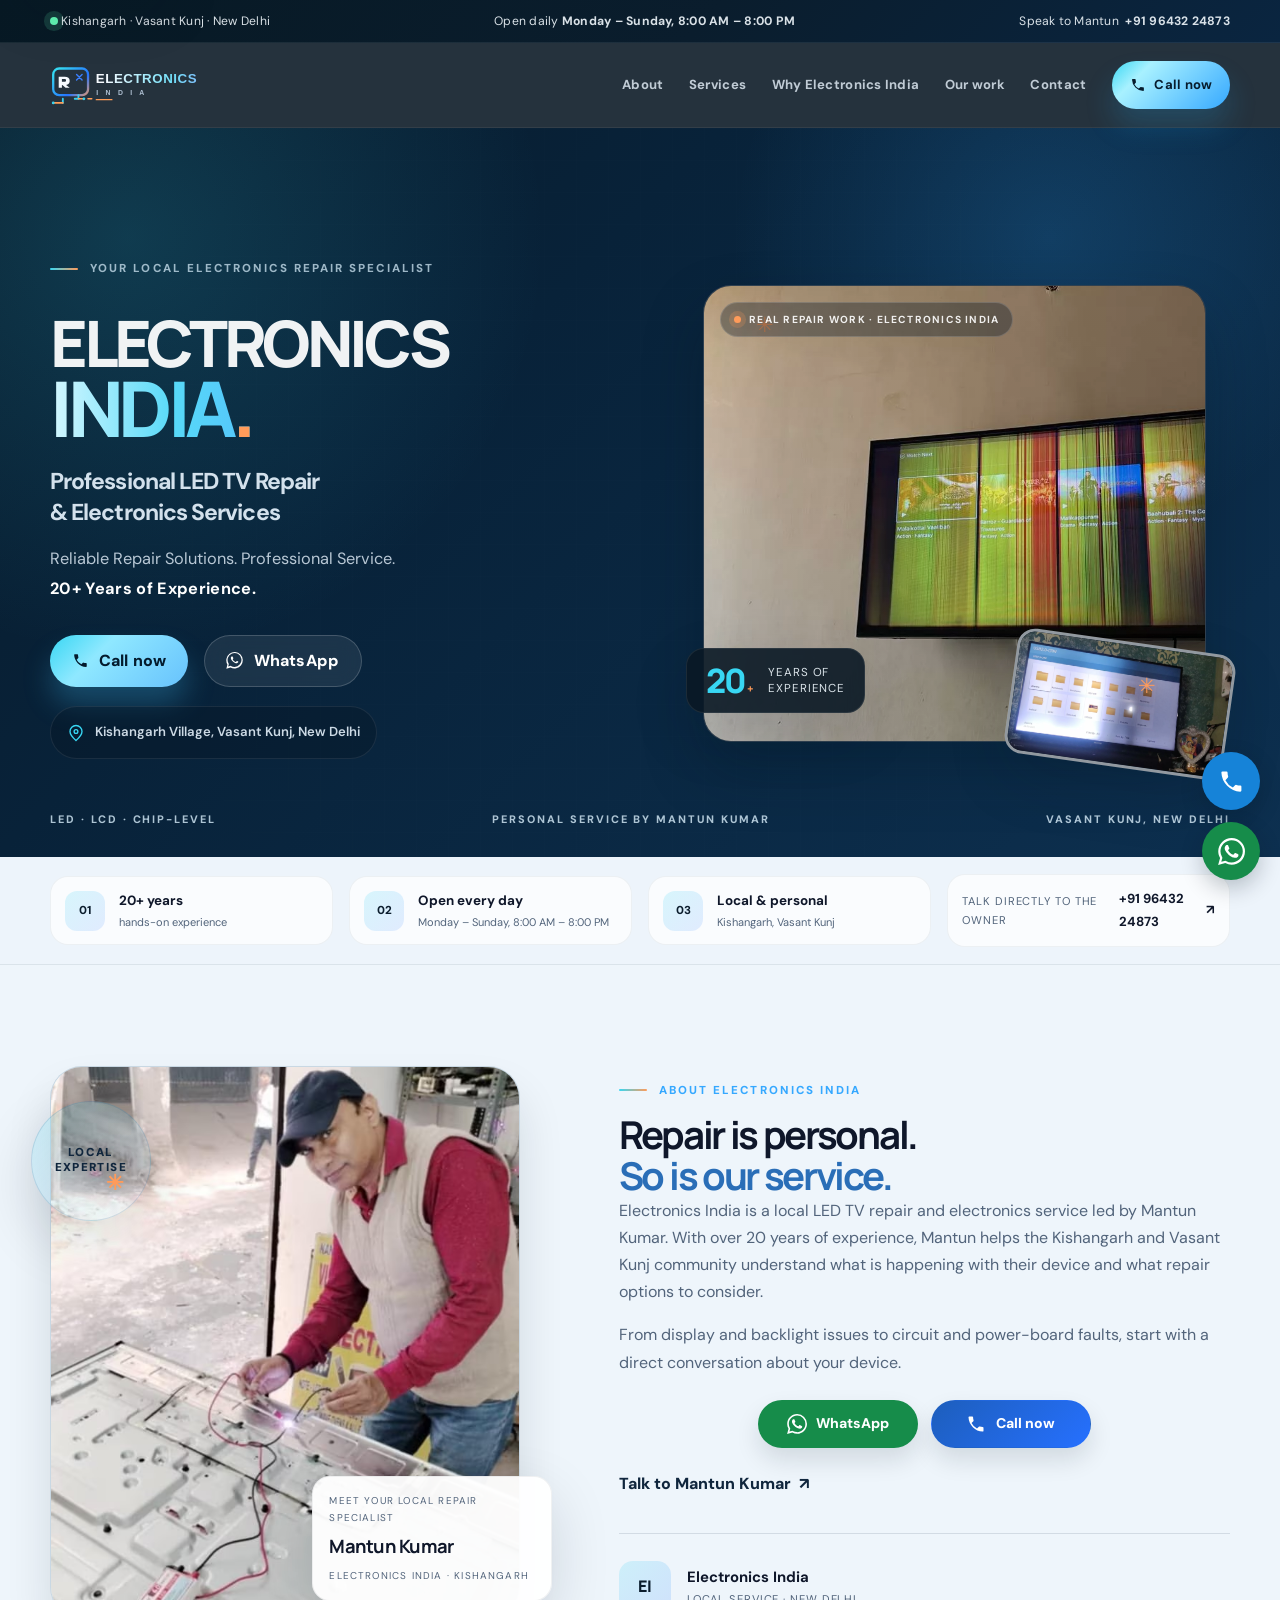
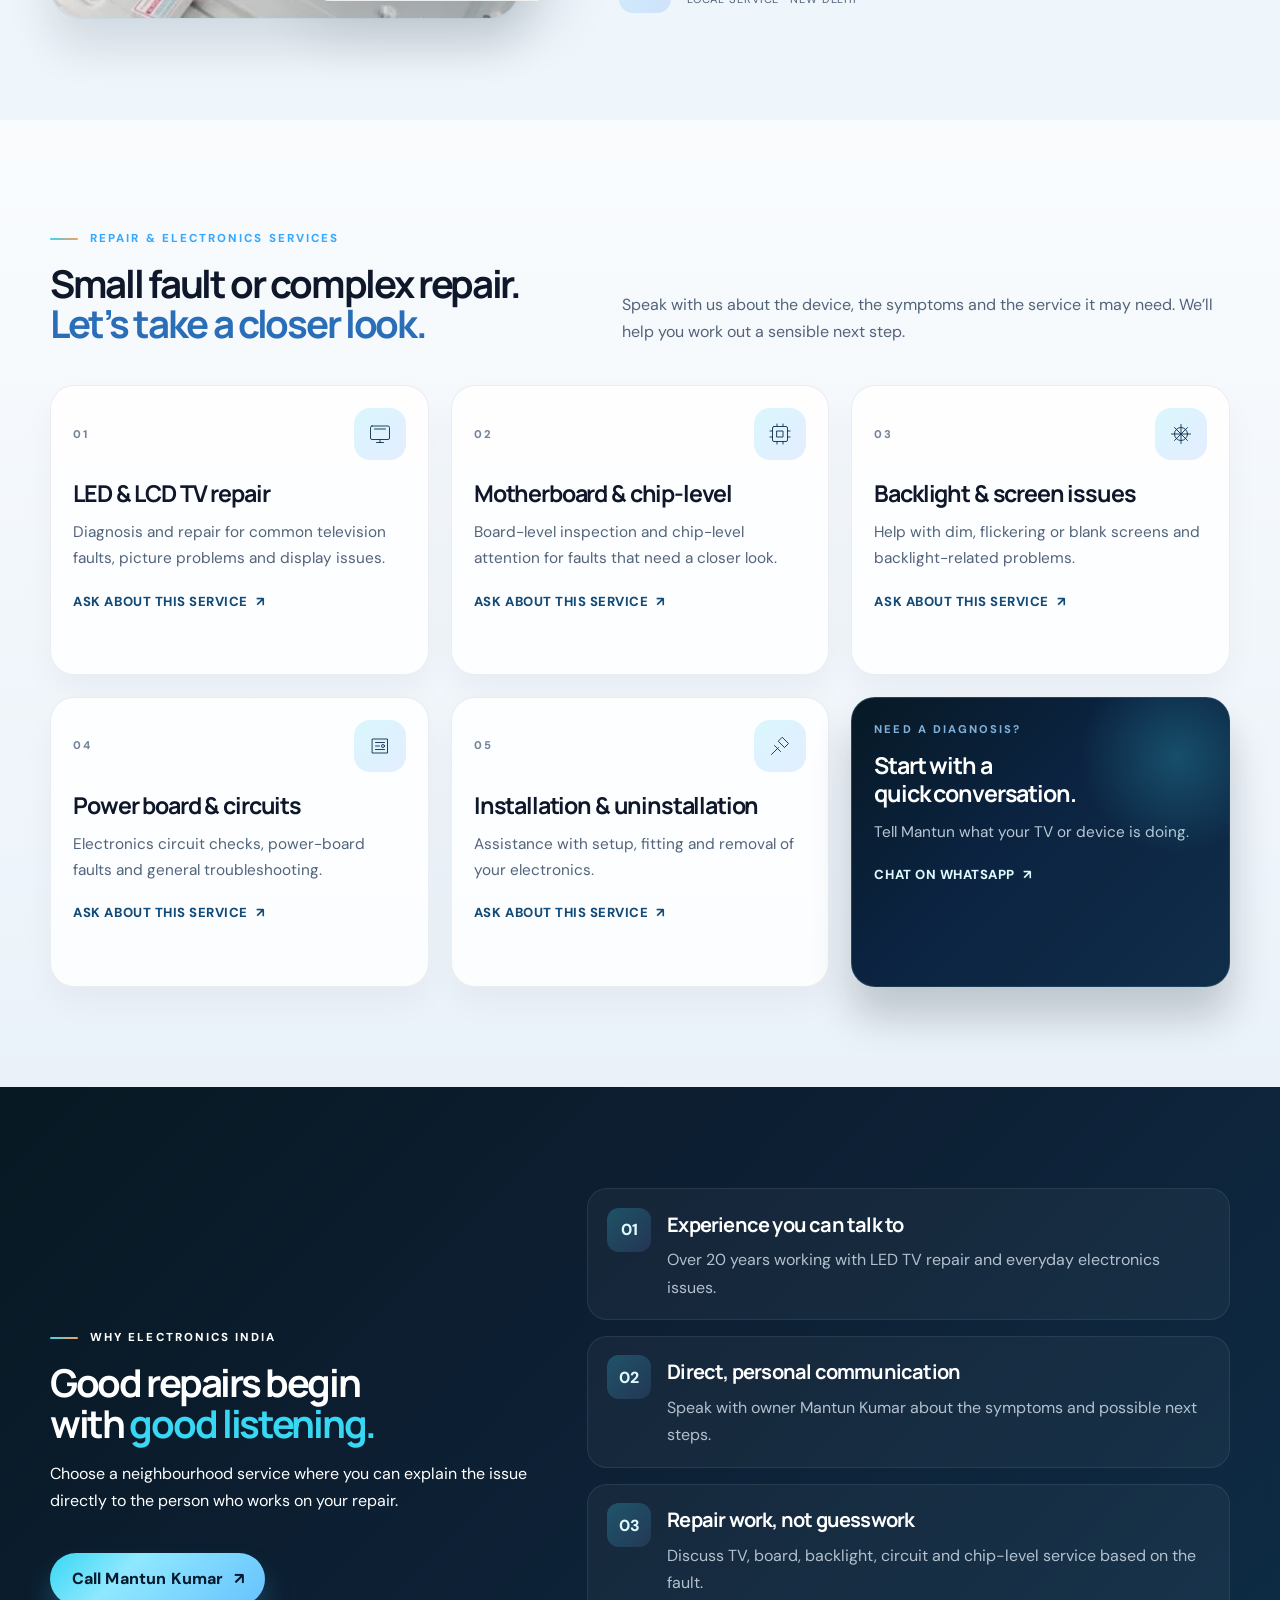
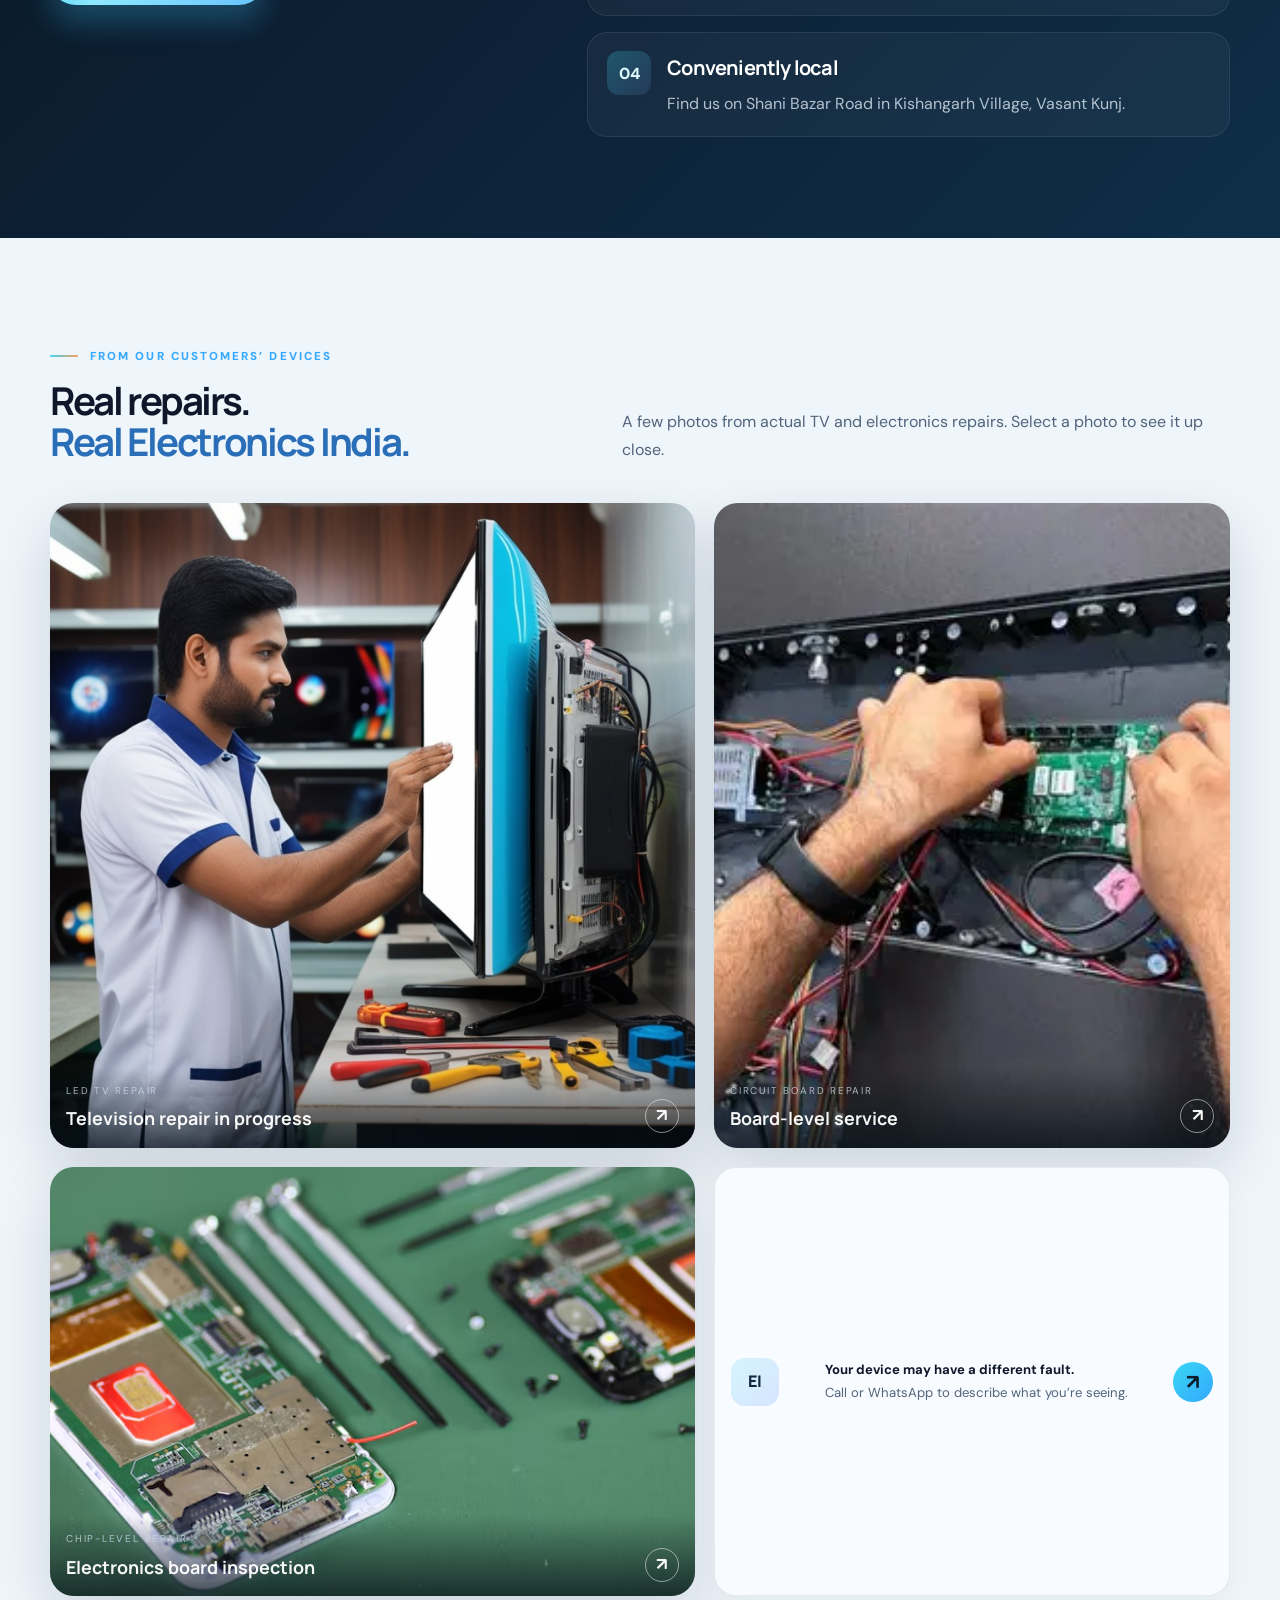
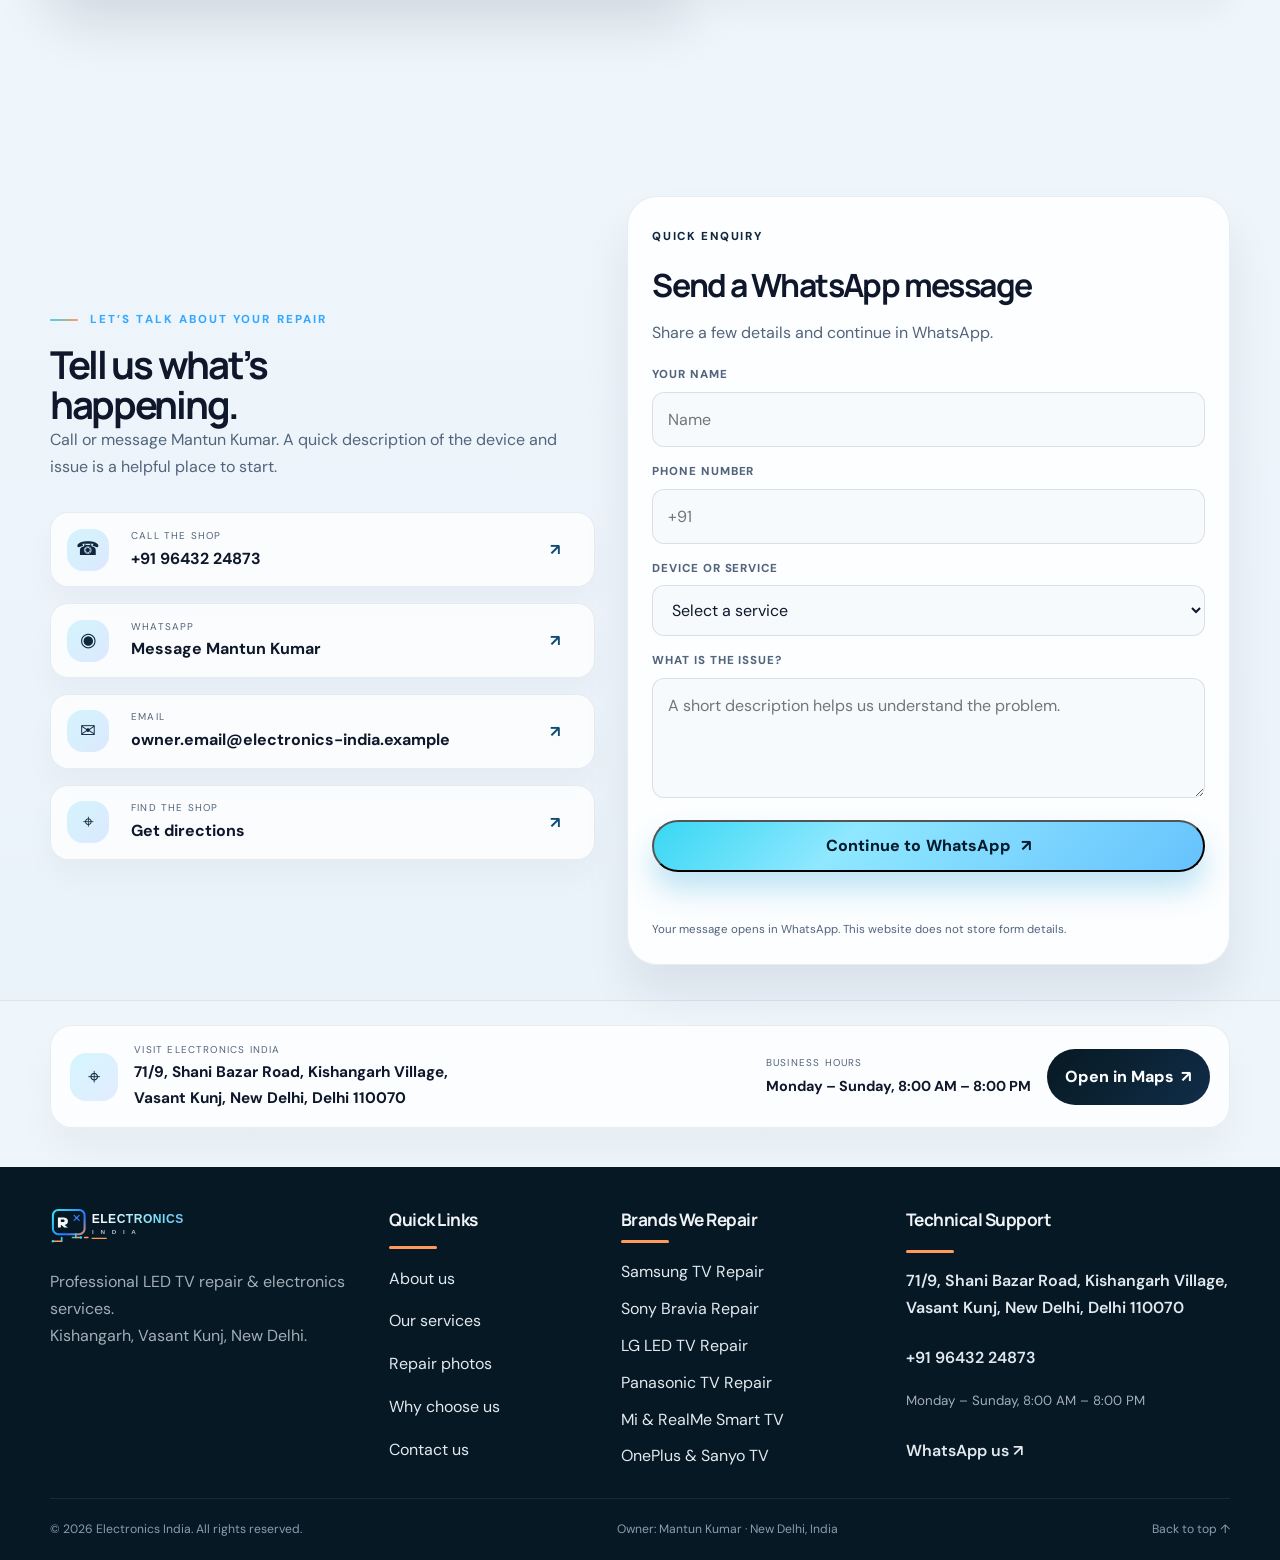
==== commit 8631d2be: "Add files via upload" ====
--- a/index.html
+++ b/index.html
@@ -54,7 +54,7 @@
 </head>
 <body>
   <a class="skip-link" href="#main">Skip to content</a>
-  <div class="topline">
+  <div class="topline" id="page-top">
     <div class="container topline__inner">
       <span><i class="status-dot" aria-hidden="true"></i> Kishangarh · Vasant Kunj · New Delhi</span>
       <span>Open daily <b>Monday – Sunday, 8:00 AM – 8:00 PM</b></span>
@@ -273,11 +273,12 @@
 
   <footer class="footer">
     <div class="container footer__main">
-      <div><a class="brand brand--footer" href="#top" aria-label="Electronics India home"><img src="images/logo.svg" width="224" height="48" alt="Electronics India"></a><p>Professional LED TV repair &amp; electronics services.<br>Kishangarh, Vasant Kunj, New Delhi.</p></div>
-      <div class="footer__links"><span>EXPLORE</span><a href="#about">About us</a><a href="services.html">Our services</a><a href="#gallery">Repair photos</a><a href="#contact">Contact</a></div>
-      <div class="footer__contact"><span>GET IN TOUCH</span><a href="tel:+919643224873">+91 96432 24873</a><small>Monday – Sunday, 8:00 AM – 8:00 PM</small><a class="footer__whatsapp" href="https://wa.me/919643224873?text=Hello%20Electronics%20India%2C%20I%20need%20help%20with%20an%20electronics%20repair." target="_blank" rel="noopener noreferrer">WhatsApp us ↗</a></div>
+      <div class="footer__brand"><a class="brand brand--footer" href="#top" aria-label="Electronics India home"><img src="images/logo.svg" width="224" height="48" alt="Electronics India"></a><p>Professional LED TV repair &amp; electronics services.<br>Kishangarh, Vasant Kunj, New Delhi.</p></div>
+      <nav class="footer__links" aria-label="Quick links"><span>Quick Links</span><a href="#about">About us</a><a href="#services">Our services</a><a href="#gallery">Repair photos</a><a href="#why-us">Why choose us</a><a href="#contact">Contact us</a></nav>
+      <nav class="footer__links footer__services" aria-label="Brands we repair"><span>Brands We Repair</span><a href="services.html#led-tv-repair">Samsung TV Repair</a><a href="services.html#led-tv-repair">Sony Bravia Repair</a><a href="services.html#led-tv-repair">LG LED TV Repair</a><a href="services.html#led-tv-repair">Panasonic TV Repair</a><a href="services.html#led-tv-repair">Mi &amp; RealMe Smart TV</a><a href="services.html#led-tv-repair">OnePlus &amp; Sanyo TV</a></nav>
+      <div class="footer__contact"><span>Technical Support</span><a class="footer__address" href="https://www.google.com/maps/search/?api=1&amp;query=71%2F9%2C%20Shani%20Bazar%20Road%2C%20Kishangarh%20Village%2C%20Vasant%20Kunj%2C%20New%20Delhi%2C%20Delhi%20110070" target="_blank" rel="noopener noreferrer">71/9, Shani Bazar Road, Kishangarh Village, Vasant Kunj, New Delhi, Delhi 110070</a><a class="footer__phone" href="tel:+919643224873">+91 96432 24873</a><small>Monday – Sunday, 8:00 AM – 8:00 PM</small><a class="footer__whatsapp" href="https://wa.me/919643224873?text=Hello%20Electronics%20India%2C%20I%20need%20help%20with%20an%20electronics%20repair." target="_blank" rel="noopener noreferrer">WhatsApp us ↗</a></div>
     </div>
-    <div class="container footer__bottom"><span>© <span id="current-year">2026</span> Electronics India. All rights reserved.</span><span>Owner: Mantun Kumar · New Delhi, India</span><a href="#top">Back to top ↑</a></div>
+    <div class="container footer__bottom"><span>© <span id="current-year">2026</span> Electronics India. All rights reserved.</span><span>Owner: Mantun Kumar · New Delhi, India</span><a href="#page-top">Back to top ↑</a></div>
   </footer>
 
   <dialog class="lightbox" id="gallery-lightbox" aria-label="Repair photo viewer">
@@ -285,12 +286,15 @@
     <img src="" alt="">
     <p class="lightbox__caption"></p>
   </dialog>
-  <div class="floating-contact" aria-label="Quick contact">
+  <div class="floating-contact" role="group" aria-label="Quick contact">
     <a class="floating-contact__button floating-contact__button--call" href="tel:+919643224873" aria-label="Call Electronics India at +91 96432 24873" title="Call Electronics India">
       <svg viewBox="0 0 24 24" aria-hidden="true"><path d="M6.6 10.8a15 15 0 0 0 6.6 6.6l2.2-2.2a1 1 0 0 1 1-.2 11 11 0 0 0 3.4.5 1 1 0 0 1 1 1V20a1 1 0 0 1-1 1A17.8 17.8 0 0 1 3 4a1 1 0 0 1 1-1h3.5a1 1 0 0 1 1 1 11 11 0 0 0 .5 3.4 1 1 0 0 1-.2 1z"/></svg>
+      <span class="floating-contact__button-label">Call now</span>
     </a>
+    <a class="floating-contact__top" href="#page-top" aria-label="Back to top" title="Back to top"><svg viewBox="0 0 24 24" aria-hidden="true"><path d="m5 15 7-7 7 7"/></svg></a>
     <a class="floating-contact__button floating-contact__button--whatsapp" href="https://wa.me/919643224873" target="_blank" rel="noopener noreferrer" aria-label="Chat with Electronics India on WhatsApp" title="Chat on WhatsApp">
       <svg viewBox="0 0 24 24" aria-hidden="true"><path d="M20.52 3.48A11.82 11.82 0 0 0 12.1 0C5.56 0 .23 5.32.23 11.86c0 2.09.55 4.13 1.6 5.93L.13 24l6.37-1.67a11.88 11.88 0 0 0 5.6 1.42h.01c6.54 0 11.86-5.32 11.87-11.86a11.8 11.8 0 0 0-3.46-8.41ZM12.1 21.74a9.9 9.9 0 0 1-5.04-1.38l-.36-.21-3.78.99 1.01-3.68-.24-.38a9.85 9.85 0 0 1-1.51-5.22c0-5.47 4.45-9.92 9.93-9.92a9.86 9.86 0 0 1 7.02 2.91 9.86 9.86 0 0 1 2.9 7.03c0 5.48-4.45 9.93-9.93 9.93Zm5.45-7.43c-.3-.15-1.77-.87-2.04-.97-.28-.1-.48-.15-.68.15-.2.3-.78.97-.96 1.17-.18.2-.35.22-.65.07-.3-.15-1.27-.47-2.42-1.5-.9-.8-1.5-1.78-1.68-2.08-.18-.3-.02-.46.13-.61.13-.13.3-.35.45-.53.15-.18.2-.3.3-.5.1-.2.05-.38-.03-.53-.07-.15-.67-1.62-.92-2.22-.24-.58-.49-.5-.67-.51h-.57c-.2 0-.53.07-.8.38-.28.3-1.06 1.03-1.06 2.5 0 1.48 1.08 2.9 1.23 3.1.15.2 2.13 3.25 5.16 4.56.72.31 1.28.5 1.72.64.73.23 1.4.2 1.92.12.59-.09 1.77-.73 2.02-1.43.25-.7.25-1.3.18-1.43-.08-.13-.28-.2-.58-.35Z"/></svg>
+      <span class="floating-contact__button-label">WhatsApp</span>
     </a>
   </div>
 </body>
--- a/css/style.css
+++ b/css/style.css
@@ -569,15 +569,18 @@
   background: #061824; color: rgba(227,237,245,0.82); padding-top: 2.4rem;
 }
 .footer__main {
-  display: grid; grid-template-columns: 1.4fr .7fr .8fr; gap: 1.8rem; padding-bottom: 1.8rem;
+  display: grid; grid-template-columns: 1.15fr .75fr .95fr 1.2fr; gap: 1.8rem; padding-bottom: 1.8rem;
 }
 .footer__main p { margin: .9rem 0 0; color: rgba(225,232,238,0.72); }
 .footer__links, .footer__contact { display: grid; gap: .6rem; }
-.footer__links span, .footer__contact span { font-size: .62rem; letter-spacing: .18em; text-transform: uppercase; color: rgba(196,211,223,0.72); }
+.footer__links span, .footer__contact > span { position: relative; width: fit-content; margin-bottom: .35rem; padding-bottom: .55rem; color: rgba(250,252,255,0.96); font-family: "Manrope", sans-serif; font-size: 1.08rem; font-weight: 700; letter-spacing: -.03em; text-transform: none; }
+.footer__links span::after, .footer__contact > span::after { position: absolute; bottom: 0; left: 0; width: 48px; height: 3px; border-radius: 999px; background: var(--orange); content: ""; }
 .footer__links a, .footer__contact a { color: rgba(240,247,251,0.94); }
-.footer__contact a { font-weight: 700; }
+.footer__contact a { font-weight: 600; }
 .footer__contact small { display: block; color: rgba(225,232,238,0.72); }
 .footer__whatsapp { display: inline-flex; align-items: center; gap: .4rem; }
+.footer__address { max-width: 22rem; line-height: 1.65; }
+.footer__phone { margin-top: .2rem; }
 .footer__bottom {
   display: flex; align-items: center; justify-content: space-between; gap: 1rem; flex-wrap: wrap; min-height: 62px; border-top: 1px solid rgba(255,255,255,0.08); color: rgba(185,204,220,0.74); font-size: .76rem;
 }
@@ -605,6 +608,7 @@
   transition: transform .2s ease, box-shadow .2s ease;
 }
 .floating-contact__button svg { width: 27px; height: 27px; fill: currentColor; }
+.floating-contact__button-label { display: none; }
 .floating-contact__button--call { background: #1683d8; }
 .floating-contact__button--whatsapp { background: #168c4a; }
 .floating-contact__button::after {
@@ -632,6 +636,19 @@
 .floating-contact__button:hover::after,
 .floating-contact__button:focus-visible::after { opacity: 1; transform: translateX(0); }
 .floating-contact__button:focus-visible { outline: 3px solid var(--sky); outline-offset: 3px; }
+.floating-contact__top {
+  display: none;
+  place-items: center;
+  width: 58px;
+  height: 58px;
+  border-radius: 50%;
+  background: #1823a0;
+  color: white;
+  box-shadow: 0 8px 22px rgba(4,20,35,0.24);
+}
+.floating-contact__top.is-visible { display: grid; }
+.floating-contact__top svg { width: 25px; height: 25px; fill: none; stroke: currentColor; stroke-width: 2.5; stroke-linecap: round; stroke-linejoin: round; }
+.floating-contact__top:focus-visible { outline: 3px solid var(--sky); outline-offset: 3px; }
 
 .lightbox {
   width: min(970px, calc(100% - 24px)); padding: 1rem; border: 0; background: rgba(9,20,31,0.95); color: white; border-radius: 18px; box-shadow: 0 32px 70px rgba(0,0,0,0.4);
@@ -656,15 +673,14 @@
   .about__grid,
   .why__grid,
   .contact__grid,
-  .footer__main,
   .service-grid {
     grid-template-columns: minmax(0, 1fr) minmax(0, 1fr);
   }
   .hero__layout { grid-template-columns: 1fr; }
   .hero__visual { padding-right: 0; }
   .service-grid { grid-template-columns: repeat(2, minmax(0, 1fr)); }
-  .footer__main { grid-template-columns: minmax(0, 1.4fr) minmax(0, .7fr); }
-  .footer__contact { grid-column: 1 / -1; }
+  .footer__main { grid-template-columns: repeat(2, minmax(0, 1fr)); gap: 1.8rem 1.4rem; }
+  .footer__brand, .footer__contact { grid-column: 1 / -1; }
   .header__inner { min-height: 72px; }
   .menu-button { display: block; }
   .nav {
@@ -704,7 +720,8 @@
   .hero__brand-bottom { font-size: clamp(3.5rem, 16vw, 6rem); }
   .hero__bottom { justify-content: start; }
   .trust-strip__inner { grid-template-columns: 1fr; }
-  .about__grid, .why__grid, .contact__grid, .service-grid, .gallery-grid, .footer__main { grid-template-columns: minmax(0, 1fr); }
+  .about__grid, .why__grid, .contact__grid, .service-grid, .gallery-grid { grid-template-columns: minmax(0, 1fr); }
+  .footer__main { grid-template-columns: repeat(2, minmax(0, 1fr)); }
   .gallery-grid { display: grid; }
   .gallery-note { display: grid; grid-template-columns: auto 1fr auto; }
   .location__inner { grid-template-columns: auto 1fr; }
@@ -714,6 +731,37 @@
   .services-page__content { padding-top: 3.6rem; }
   .services-page__contact { align-items: flex-start; flex-direction: column; padding: 1.35rem; }
   .services-page__contact .button { width: auto; }
+  .footer { padding-bottom: 8rem; }
+  .floating-contact {
+    right: max(12px, env(safe-area-inset-right));
+    bottom: max(12px, env(safe-area-inset-bottom));
+    left: max(12px, env(safe-area-inset-left));
+    align-items: stretch;
+    gap: .5rem;
+  }
+  .floating-contact__button {
+    display: flex;
+    width: 100%;
+    height: 52px;
+    align-items: center;
+    justify-content: center;
+    gap: .65rem;
+    border-radius: 999px;
+  }
+  .floating-contact__button svg { width: 20px; height: 20px; }
+  .floating-contact__button-label { display: inline; font-size: .92rem; font-weight: 800; text-transform: uppercase; }
+  .floating-contact__button::after { display: none; }
+  .floating-contact__top {
+    position: absolute;
+    top: 0;
+    right: 0;
+    width: 48px;
+    height: 52px;
+    border-radius: 0 999px 999px 0;
+  }
+  .floating-contact__top.is-visible { display: grid; }
+  .floating-contact__top svg { width: 22px; height: 22px; }
+  .floating-contact__button--call { padding-right: 48px; }
 }
 
 @media (max-width: 520px) {
